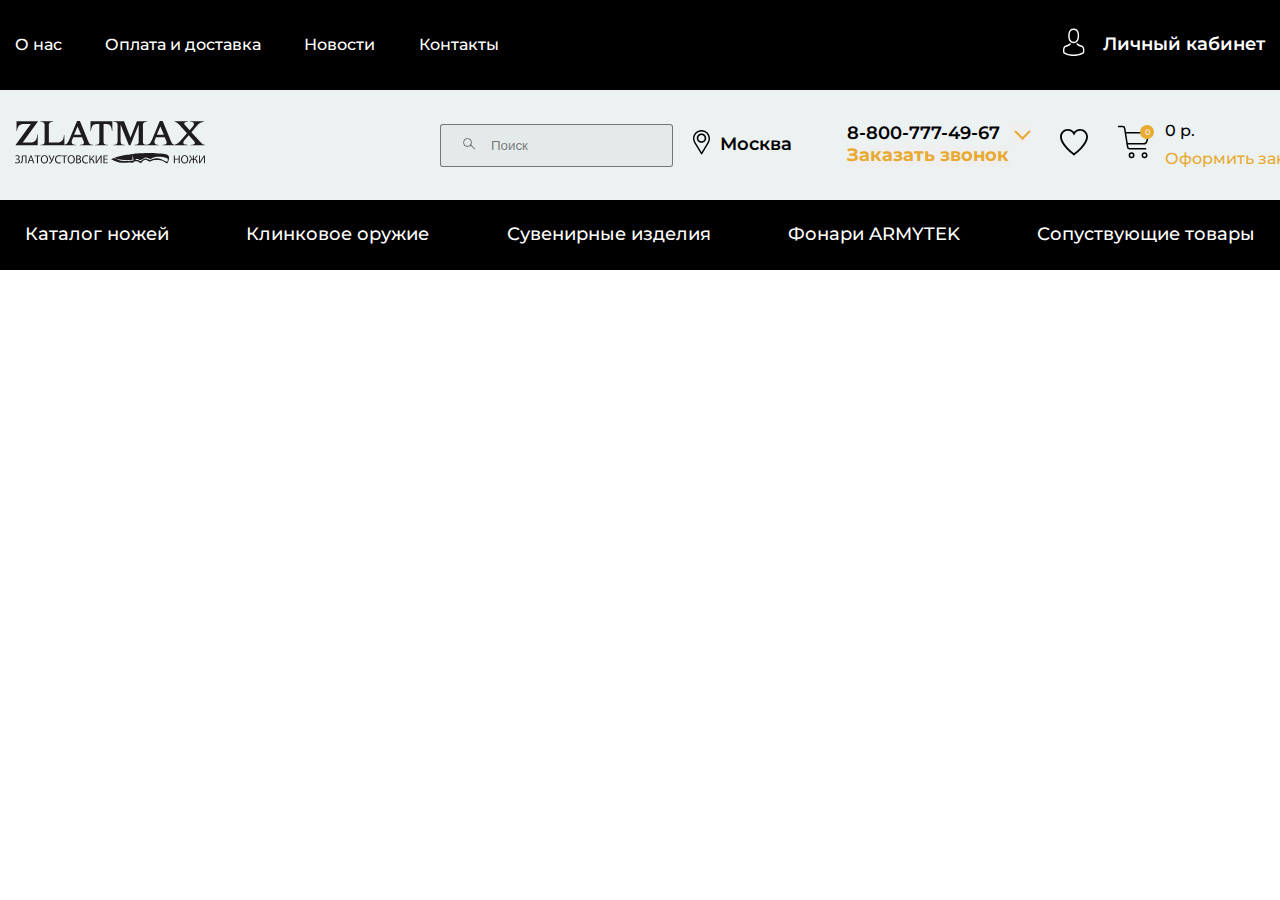
==== index.html @ afa38f44 "Online-store" ====
<!DOCTYPE html>
<html lang="en">
  <head>
    <meta charset="UTF-8" />
    <meta http-equiv="X-UA-Compatible" content="IE=edge" />
    <meta name="viewport" content="width=device-width, initial-scale=1.0" />
    <link
      href="https://fonts.googleapis.com/css?family=Montserrat:500,600,700&display=swap"
      rel="stylesheet"
    />
    <link rel="stylesheet" href="Styles/Wrapper.css" />
    <link rel="stylesheet" href="Styles/Header.css" />
    <title>ZLATMAX</title>
  </head>
  <body>
    <div class="wrapper">
      <header class="header">
        <div class="header__top top-header">
          <div class="top-header__container">
            <div class="top-header__content">
              <div class="top-header__menu menu">
                <nav class="menu__body">
                  <ul class="menu__list">
                    <li class="menu__item">
                      <a href="#" class="menu__link hover_underline">О нас</a>
                    </li>
                    <li class="menu__item">
                      <a href="#" class="menu__link hover_underline"
                        >Оплата и доставка</a
                      >
                    </li>
                    <li class="menu__item">
                      <a href="#" class="menu__link hover_underline">Новости</a>
                    </li>
                    <li class="menu__item">
                      <a href="#" class="menu__link hover_underline"
                        >Контакты</a
                      >
                    </li>
                  </ul>
                </nav>
              </div>
              <a href="#" class="top-header__user hover_underline-span"
                ><span>Личный кабинет</span></a
              >
              <button type="button" class="icon-menu">
                <span></span>
              </button>
            </div>
          </div>
        </div>
        <div class="header__body body-header">
          <div class="body-header__container">
            <div class="body-header__content">
              <a href="#" class="body-header__logo">
                <img src="Img/Incons/Logo.svg" alt="Logo" />
              </a>
              <div class="body-header__search">
                <form action="#" class="search-header">
                  <button type="submit" class="search-header__button"></button>
                  <input
                    type="text"
                    placeholder="Поиск"
                    class="search-header__input"
                    required
                  />
                </form>
              </div>
              <div class="body-header__actions actions-header">
                <div class="actions-header__content">
                  <a
                    href="#"
                    class="actions-header__location hover_underline-span"
                    ><span>Москва</span></a
                  >
                  <div class="actions-header__phones phones-header">
                    <div class="phones-header__items">
                      <div class="phones-header__item">
                        <a href="tel:88007774967" class="phones-header__phone"
                          >8-800-777-49-67</a
                        >
                        <button
                          id="buttonMenu"
                          type="menu"
                          class="phones-header__arrow"
                        ></button>
                        <ul id="listMenu" class="phones-header__list">
                          <li>
                            <a
                              href="tel:88007774968"
                              class="phones-header__phone"
                              >8-800-777-49-68</a
                            >
                          </li>
                          <li>
                            <a
                              href="tel:88007774969"
                              class="phones-header__phone"
                              >8-800-777-49-69</a
                            >
                          </li>
                          <li>
                            <a
                              href="tel:88007774970"
                              class="phones-header__phone"
                              >8-800-777-49-70</a
                            >
                          </li>
                        </ul>
                      </div>
                    </div>
                    <button
                      id="popup-btn"
                      type="button"
                      class="phones-header__callback hover_underline"
                    >
                      Заказать звонок
                    </button>
                    <div id="popup" class="popup">
                      <div class="popup__content">
                        <h2 class="popup__title">Заголовок</h2>
                        <p class="popup__text">Текст</p>
                      </div>
                    </div>
                  </div>
                  <a href="#" class="actions-header__favourite">
                    <img src="Img/Incons/Favourite.svg" alt="Favourite" />
                  </a>
                  <div class="actions-header__cart cart-header">
                    <div class="cart-header__icon">
                      <img src="Img/Incons/Cart.svg" alt="Cart" /><span>0</span>
                    </div>
                    <div class="cart-header__body">
                      <div class="cart-header__sum">0 р.</div>
                      <a href="#" class="cart-header__link hover_underline"
                        >Оформить заказ</a
                      >
                    </div>
                  </div>
                </div>
              </div>
            </div>
          </div>
        </div>
        <div class="header__catalog catalog-header">
          <div class="catalog-header__container">
            <div class="catalog-header__content">
              <nav class="catalog-header__menu menu-catalog">
                <ul class="menu-catalog__list">
                  <li class="menu-catalog__item">
                    <a
                      href="#"
                      data-parent="1"
                      class="menu-catalog__link hover_underline"
                    >
                      Каталог ножей
                    </a>
                  </li>
                  <li class="menu-catalog__item">
                    <a
                      href="#"
                      data-parent="2"
                      class="menu-catalog__link hover_underline"
                    >
                      Клинковое оружие
                    </a>
                  </li>
                  <li class="menu-catalog__item">
                    <a href="#" class="menu-catalog__link hover_underline"
                      >Сувенирные изделия</a
                    >
                  </li>
                  <li class="menu-catalog__item">
                    <a href="#" class="menu-catalog__link hover_underline"
                      >Фонари ARMYTEK</a
                    >
                  </li>
                  <li class="menu-catalog__item">
                    <a href="#" class="menu-catalog__link hover_underline"
                      >Сопуствующие товары</a
                    >
                  </li>
                </ul>
                <div class="menu-catalog__sub-menu sub-menu-catalog">
                  <div class="sub-menu-catalog__container">
                    <div
                      hidden
                      data-submenu="1"
                      class="sub-menu-catalog__block"
                    >
                      <div class="sub-menu-catalog__column">
                        <a
                          href="#"
                          class="sub-menu-catalog__category hover_underline"
                          >Категория ножей</a
                        >
                        <ul class="sub-menu-catalog__list">
                          <li class="sub-menu-catalog__item">
                            <a
                              href="#"
                              class="sub-menu-catalog__link hover_underline"
                              >Разделочные ножи</a
                            >
                          </li>
                          <li class="sub-menu-catalog__item">
                            <a
                              href="#"
                              class="sub-menu-catalog__link hover_underline"
                              >Туристические ножи</a
                            >
                          </li>
                          <li class="sub-menu-catalog__item">
                            <a
                              href="#"
                              class="sub-menu-catalog__link hover_underline"
                              >Ножи охотничьи</a
                            >
                          </li>
                          <li class="sub-menu-catalog__item">
                            <a
                              href="#"
                              class="sub-menu-catalog__link hover_underline"
                              >Булатные ножи</a
                            >
                          </li>
                          <li class="sub-menu-catalog__item">
                            <a
                              href="#"
                              class="sub-menu-catalog__link hover_underline"
                              >Ножи из дамаска</a
                            >
                          </li>
                          <li class="sub-menu-catalog__item">
                            <a
                              href="#"
                              class="sub-menu-catalog__link hover_underline"
                              >Тактического назначения</a
                            >
                          </li>
                          <li class="sub-menu-catalog__item">
                            <a
                              href="#"
                              class="sub-menu-catalog__link hover_underline"
                              >Метательные ножи</a
                            >
                          </li>
                          <li class="sub-menu-catalog__item">
                            <a
                              href="#"
                              class="sub-menu-catalog__link hover_underline"
                              >Мачете и кукри</a
                            >
                          </li>
                          <li class="sub-menu-catalog__item">
                            <a
                              href="#"
                              class="sub-menu-catalog__link hover_underline"
                              >Ножи кухонные</a
                            >
                          </li>
                        </ul>
                        <a
                          href="#"
                          class="sub-menu-catalog__all hover_underline"
                          >Смотреть все</a
                        >
                      </div>
                      <div class="sub-menu-catalog__column">
                        <a
                          href="#"
                          class="sub-menu-catalog__category hover_underline"
                          >Производство ножей</a
                        >
                        <ul class="sub-menu-catalog__list">
                          <li class="sub-menu-catalog__item">
                            <a
                              href="#"
                              class="sub-menu-catalog__link hover_underline"
                              >Ножи АИР</a
                            >
                          </li>
                          <li class="sub-menu-catalog__item">
                            <a
                              href="#"
                              class="sub-menu-catalog__link hover_underline"
                              >Ножи ЗИК</a
                            >
                          </li>
                          <li class="sub-menu-catalog__item">
                            <a
                              href="#"
                              class="sub-menu-catalog__link hover_underline"
                              >Ножи ЗЗОСС</a
                            >
                          </li>
                          <li class="sub-menu-catalog__item">
                            <a
                              href="#"
                              class="sub-menu-catalog__link hover_underline"
                              >Ножи РОСоружие</a
                            >
                          </li>
                          <li class="sub-menu-catalog__item">
                            <a
                              href="#"
                              class="sub-menu-catalog__link hover_underline"
                              >Ножи Оружейник</a
                            >
                          </li>
                          <li class="sub-menu-catalog__item">
                            <a
                              href="#"
                              class="sub-menu-catalog__link hover_underline"
                              >Булат Сергея Баранова</a
                            >
                          </li>
                          <li class="sub-menu-catalog__item">
                            <a
                              href="#"
                              class="sub-menu-catalog__link hover_underline"
                              >Булат Андрея Умерова</a
                            >
                          </li>
                          <li class="sub-menu-catalog__item">
                            <a
                              href="#"
                              class="sub-menu-catalog__link hover_underline"
                              >Ножи Златко</a
                            >
                          </li>
                          <li class="sub-menu-catalog__item">
                            <a
                              href="#"
                              class="sub-menu-catalog__link hover_underline"
                              >Ножи Стиль-М</a
                            >
                          </li>
                          <li class="sub-menu-catalog__item">
                            <a
                              href="#"
                              class="sub-menu-catalog__link hover_underline"
                              >Оружейная компания</a
                            >
                          </li>
                        </ul>
                        <a
                          href="#"
                          class="sub-menu-catalog__all hover_underline"
                          >Смотреть все</a
                        >
                      </div>
                      <div class="sub-menu-catalog__column">
                        <a
                          href="#"
                          class="sub-menu-catalog__category hover_underline"
                          >Ножи по маркам стали</a
                        >
                        <ul class="sub-menu-catalog__list">
                          <li class="sub-menu-catalog__item">
                            <a
                              href="#"
                              class="sub-menu-catalog__link hover_underline"
                              >Ножи из стали 40х102С2М</a
                            >
                          </li>
                          <li class="sub-menu-catalog__item">
                            <a
                              href="#"
                              class="sub-menu-catalog__link hover_underline"
                              >Ножи из стали 95х18</a
                            >
                          </li>
                          <li class="sub-menu-catalog__item">
                            <a
                              href="#"
                              class="sub-menu-catalog__link hover_underline"
                              >Ножи из стали 100х13м</a
                            >
                          </li>
                          <li class="sub-menu-catalog__item">
                            <a
                              href="#"
                              class="sub-menu-catalog__link hover_underline"
                              >Ножи из стали 110х18м-ШД</a
                            >
                          </li>
                          <li class="sub-menu-catalog__item">
                            <a
                              href="#"
                              class="sub-menu-catalog__link hover_underline"
                              >Ножи из стали ЭИ-107 ТЦ</a
                            >
                          </li>
                          <li class="sub-menu-catalog__item">
                            <a
                              href="#"
                              class="sub-menu-catalog__link hover_underline"
                              >Ножи из стали 50х14МФ</a
                            >
                          </li>
                          <li class="sub-menu-catalog__item">
                            <a
                              href="#"
                              class="sub-menu-catalog__link hover_underline"
                              >Ножи из стали AUS-8</a
                            >
                          </li>
                          <li class="sub-menu-catalog__item">
                            <a
                              href="#"
                              class="sub-menu-catalog__link hover_underline"
                              >Ножи из стали К340</a
                            >
                          </li>
                          <li class="sub-menu-catalog__item">
                            <a
                              href="#"
                              class="sub-menu-catalog__link hover_underline"
                              >Ножи из стали M390</a
                            >
                          </li>
                          <li class="sub-menu-catalog__item">
                            <a
                              href="#"
                              class="sub-menu-catalog__link hover_underline"
                              >Ножи из стали ЭП-766</a
                            >
                          </li>
                        </ul>
                        <a
                          href="#"
                          class="sub-menu-catalog__all hover_underline"
                          >Смотреть все</a
                        >
                      </div>
                      <div class="sub-menu-catalog__column">
                        <a
                          href="#"
                          class="sub-menu-catalog__category hover_underline"
                          >Заточка и полировка ножей</a
                        >
                        <ul class="sub-menu-catalog__list">
                          <li class="sub-menu-catalog__item">
                            <a
                              href="#"
                              class="sub-menu-catalog__link hover_underline"
                              >Паста ГОИ</a
                            >
                          </li>
                          <li class="sub-menu-catalog__item">
                            <a
                              href="#"
                              class="sub-menu-catalog__link hover_underline"
                              >Алмазная паста</a
                            >
                          </li>
                          <li class="sub-menu-catalog__item">
                            <a
                              href="#"
                              class="sub-menu-catalog__link hover_underline"
                              >Бруски и камни для заточки</a
                            >
                          </li>
                          <li class="sub-menu-catalog__item">
                            <a
                              href="#"
                              class="sub-menu-catalog__link hover_underline"
                              >Заточные системы</a
                            >
                          </li>
                        </ul>
                        <a
                          href="#"
                          class="sub-menu-catalog__all hover_underline"
                          >Смотреть все</a
                        >
                      </div>
                      <div class="sub-menu-catalog__column">
                        <a
                          href="#"
                          class="sub-menu-catalog__category hover_underline"
                          >Ножевая мастерская</a
                        >
                        <ul class="sub-menu-catalog__list">
                          <li class="sub-menu-catalog__item">
                            <a
                              href="#"
                              class="sub-menu-catalog__link hover_underline"
                              >Ножевые клинки</a
                            >
                          </li>
                          <li class="sub-menu-catalog__item">
                            <a
                              href="#"
                              class="sub-menu-catalog__link hover_underline"
                              >Заготовки для ножей</a
                            >
                          </li>
                          <li class="sub-menu-catalog__item">
                            <a
                              href="#"
                              class="sub-menu-catalog__link hover_underline"
                              >Литье для ножей</a
                            >
                          </li>
                          <li class="sub-menu-catalog__item">
                            <a
                              href="#"
                              class="sub-menu-catalog__link hover_underline"
                              >Материалы для рукоятей</a
                            >
                          </li>
                          <li class="sub-menu-catalog__item">
                            <a
                              href="#"
                              class="sub-menu-catalog__link hover_underline"
                              >Уход за рукоятиями ножей</a
                            >
                          </li>
                        </ul>
                        <a
                          href="#"
                          class="sub-menu-catalog__all hover_underline"
                          >Смотреть все</a
                        >
                      </div>
                    </div>
                    <div
                      hidden
                      data-submenu="2"
                      class="sub-menu-catalog__block"
                    >
                      <div class="sub-menu-catalog__column">
                        <a
                          href="#"
                          class="sub-menu-catalog__category hover_underline"
                          >Категория ножей</a
                        >
                        <ul class="sub-menu-catalog__list">
                          <li class="sub-menu-catalog__item">
                            <a
                              href="#"
                              class="sub-menu-catalog__link hover_underline"
                              >Разделочные ножи</a
                            >
                          </li>
                          <li class="sub-menu-catalog__item">
                            <a
                              href="#"
                              class="sub-menu-catalog__link hover_underline"
                              >Туристические ножи</a
                            >
                          </li>
                          <li class="sub-menu-catalog__item">
                            <a
                              href="#"
                              class="sub-menu-catalog__link hover_underline"
                              >Ножи охотничьи</a
                            >
                          </li>
                          <li class="sub-menu-catalog__item">
                            <a
                              href="#"
                              class="sub-menu-catalog__link hover_underline"
                              >Булатные ножи</a
                            >
                          </li>
                          <li class="sub-menu-catalog__item">
                            <a
                              href="#"
                              class="sub-menu-catalog__link hover_underline"
                              >Ножи из дамаска</a
                            >
                          </li>
                          <li class="sub-menu-catalog__item">
                            <a
                              href="#"
                              class="sub-menu-catalog__link hover_underline"
                              >Тактического назначения</a
                            >
                          </li>
                          <li class="sub-menu-catalog__item">
                            <a
                              href="#"
                              class="sub-menu-catalog__link hover_underline"
                              >Метательные ножи</a
                            >
                          </li>
                          <li class="sub-menu-catalog__item">
                            <a
                              href="#"
                              class="sub-menu-catalog__link hover_underline"
                              >Мачете и кукри</a
                            >
                          </li>
                          <li class="sub-menu-catalog__item">
                            <a
                              href="#"
                              class="sub-menu-catalog__link hover_underline"
                              >Ножи кухонные</a
                            >
                          </li>
                        </ul>
                        <a
                          href="#"
                          class="sub-menu-catalog__all hover_underline"
                          >Смотреть все</a
                        >
                      </div>
                      <div class="sub-menu-catalog__column">
                        <a
                          href="#"
                          class="sub-menu-catalog__category hover_underline"
                          >Производство ножей</a
                        >
                        <ul class="sub-menu-catalog__list">
                          <li class="sub-menu-catalog__item">
                            <a
                              href="#"
                              class="sub-menu-catalog__link hover_underline"
                              >Ножи АИР</a
                            >
                          </li>
                          <li class="sub-menu-catalog__item">
                            <a
                              href="#"
                              class="sub-menu-catalog__link hover_underline"
                              >Ножи ЗИК</a
                            >
                          </li>
                          <li class="sub-menu-catalog__item">
                            <a
                              href="#"
                              class="sub-menu-catalog__link hover_underline"
                              >Ножи ЗЗОСС</a
                            >
                          </li>
                          <li class="sub-menu-catalog__item">
                            <a
                              href="#"
                              class="sub-menu-catalog__link hover_underline"
                              >Ножи РОСоружие</a
                            >
                          </li>
                          <li class="sub-menu-catalog__item">
                            <a
                              href="#"
                              class="sub-menu-catalog__link hover_underline"
                              >Ножи Оружейник</a
                            >
                          </li>
                          <li class="sub-menu-catalog__item">
                            <a
                              href="#"
                              class="sub-menu-catalog__link hover_underline"
                              >Булат Сергея Баранова</a
                            >
                          </li>
                          <li class="sub-menu-catalog__item">
                            <a
                              href="#"
                              class="sub-menu-catalog__link hover_underline"
                              >Булат Андрея Умерова</a
                            >
                          </li>
                          <li class="sub-menu-catalog__item">
                            <a
                              href="#"
                              class="sub-menu-catalog__link hover_underline"
                              >Ножи Златко</a
                            >
                          </li>
                          <li class="sub-menu-catalog__item">
                            <a
                              href="#"
                              class="sub-menu-catalog__link hover_underline"
                              >Ножи Стиль-М</a
                            >
                          </li>
                          <li class="sub-menu-catalog__item">
                            <a
                              href="#"
                              class="sub-menu-catalog__link hover_underline"
                              >Оружейная компания</a
                            >
                          </li>
                        </ul>
                        <a
                          href="#"
                          class="sub-menu-catalog__all hover_underline"
                          >Смотреть все</a
                        >
                      </div>
                    </div>
                  </div>
                </div>
              </nav>
            </div>
          </div>
        </div>
      </header>
      <main class="main"></main>
      <footer class="footer"></footer>
    </div>
    <script src="JS/App.js"></script>
  </body>
</html>
---- Styles/Wrapper.css ----
*,
*::before,
*::after {
  box-sizing: border-box;
  border: none;
}

h1,
h2,
h3,
h4,
p,
ul[class],
ol[class],
li,
figure,
figcaption,
blockquote,
dl,
dd,
body {
  margin: 0;
}

a {
  color: inherit;
  text-decoration: none;
}

ul,
ol,
li {
  list-style: none;
  padding: 0;
}

button {
}

* {
  margin: 0;
  padding: 0;
}

body {
  font-family: "Montserrat";
  font-style: normal;
  font-weight: 500;
  font-size: 1.125rem;
  line-height: 122%;
  color: #000000;
}

.wrapper {
  display: flex;
  flex-direction: column;
  min-height: 100vh;
}

[class*="__container"] {
  max-width: 1620px;
  margin: 0 auto;
  padding: 0 15px;
}
---- Styles/Header.css ----
.top-header {
  color: #fff;
  background-color: #000;
}

.top-header__content {
  display: flex;
  align-items: center;
  gap: 1.25rem;
  min-height: 5.625rem;
  padding: 0.625rem 0;
}

.top-header__menu {
  flex: 1 1 auto;
}

.menu__list {
  display: flex;
  flex-wrap: wrap;
  row-gap: 5px;
  column-gap: 4.2%;
}

.menu__link {
  font-size: 1rem;
  line-height: 125%;
}

.top-header__user {
  position: relative;
  display: inline-flex;
  align-items: center;
  font-weight: 600;
  padding-left: 2.2em;
}

.top-header__user::before {
  content: url("/Img/Incons/User.svg");
  position: absolute;
  left: 0;
}

.icon-menu {
  display: none;
}

/* BODY-HEADER */

.body-header {
  background-color: #ecf1f2;
}

.body-header__content {
  display: flex;
  align-items: center;
  min-height: 6.875rem;
  padding: 0.625rem 0;
}

.body-header__search {
  flex: 1 1 auto;
  padding-right: 1.25rem;
  padding-left: 18.8%;
}

.search-header {
  position: relative;
  max-width: 23.5625rem;
  border-radius: 3px;
  border: 1px solid rgba(4, 4, 4, 0.5);
  background-color: rgba(7, 7, 7, 0.03);
}

.search-header__button {
  position: absolute;
  display: flex;
  align-items: center;
  justify-content: center;
  height: 2.5625rem;
  width: 2.5625rem;
  top: 0;
  left: 0.5rem;
  cursor: pointer;
  color: rgba(0, 0, 0, 0.5);
  background-color: transparent;
}

.search-header__button::before {
  position: absolute;
  content: url("/Img/Incons/Search.svg");
}

.search-header__input {
  height: 2.5625rem;
  width: 100%;
  color: inherit;
  background-color: transparent;
  padding: 0 1.25rem 0 3.125rem;
}

.search-header__input::placeholder {
  color: rgba(0, 0, 0, 0.5);
}

/* BODY-HEADER (ACTIONS-HEADER) */

.actions-header__content {
  display: flex;
  align-items: center;
  column-gap: 30px;
}

.actions-header__location {
  position: relative;
  display: inline-flex;
  align-items: center;
  font-weight: 600;
  margin-right: 25px;
}

.actions-header__location::before {
  content: url("/Img/Incons/Location.svg");
  margin-right: 10px;
}

.phones-header__item {
  position: relative;
  display: flex;
}

.phones-header__phone {
  font-weight: 600;
  white-space: nowrap;
}

.phones-header__arrow {
  position: relative;
  cursor: pointer;
  margin-left: 0.625rem;
  padding: 0.625rem;
}

.phones-header__arrow::before,
.phones-header__arrow::after {
  position: absolute;
  content: "";
  display: inline-block;
  height: 0.125rem;
  width: 0.75rem;
  border-radius: 0.1875rem;
  background-color: #e8aa31;
  transition: all 0.3s ease-in-out;
}

.phones-header__arrow::before {
  transform: rotate(-45deg);
}

.phones-header__arrow::after {
  transform: rotate(45deg);
  left: 0.1875rem;
}

.phones-header__arrow.active.phones-header__arrow::before {
  transform: rotate(45deg);
}

.phones-header__arrow.active.phones-header__arrow::after {
  transform: rotate(-45deg);
}

.phones-header__list {
  position: absolute;
  z-index: 10;
  top: 100%;
  left: 0;
  width: 100%;
  max-height: 0;
  overflow: hidden;
  border-radius: 0.625rem;
  background-color: #fff;
  box-shadow: 0 0 5px rgba(0, 0, 0, 0.2);
  transition: max-height 0.4s ease-in-out;
}

.phones-header__list.show {
  max-height: 500px;
}

.phones-header__list li {
  padding: 0.625rem;
}

.phones-header__callback {
  font-family: inherit;
  font-weight: 700;
  font-size: inherit;
  line-height: inherit;
  cursor: pointer;
  color: #e8aa31;
}

.popup {
  position: fixed;
  z-index: 10;
  top: 50%;
  left: 50%;
  width: 100%;
  height: 0;
  justify-content: center;
  align-items: center;
  transform: translate(-50%, -50%);
  background-color: rgba(0, 0, 0, 0.5);
  transition: height 0.3s ease-in-out;
}

.popup.popup_active {
  height: 100%;
}

.popup__content {
  display: none;
  flex-direction: column;
  justify-content: center;
  align-items: center;
  max-width: 300px;
  border-radius: 15px;
  background-color: #fff;
  padding: 0.625rem;
  margin: 25% auto;
}

.popup.popup_active .popup__content {
  display: flex;
}

.popup__title {
  font-weight: 700;
  font-size: 2.25rem;
  line-height: 128%;
}

.popup__text {
  font-weight: 600;
  font-size: 1.25rem;
  line-height: 170%;
}

.actions-header__cart {
  flex: 0 0 auto;
}

.cart-header {
  display: flex;
  align-items: center;
  column-gap: 0.9375rem;
  line-height: 125%;
}

.cart-header__icon {
  position: relative;
}

.cart-header__icon span {
  position: absolute;
  top: 0;
  right: -4px;
  display: flex;
  align-items: center;
  justify-content: center;
  width: 0.875rem;
  height: 0.875rem;
  font-size: 0.5rem;
  border-radius: 50%;
  color: #fff;
  background-color: #e8aa31;
}

.cart-header__body {
  font-size: 1rem;
}

.cart-header__sum:not(:last-child) {
  margin-bottom: 0.3125em;
}

.cart-header__link {
  color: #e8aa31;
}

/* CATALOG-HEADER */

.header__catalog {
  position: relative;
}

.catalog-header {
  color: #fff;
  background-color: #000;
}

.catalog-header__content {
}

.catalog-header__menu {
}

.menu-catalog {
}

.menu-catalog__list {
  display: flex;
  gap: 10px;
  justify-content: space-between;
}

.menu-catalog__item {
}

.menu-catalog__link {
  position: relative;
  display: flex;
  justify-content: center;
  align-items: center;
  text-align: center;
  min-height: 70px;
  padding: 0 0.625rem;
  transition: color 0.3s ease-in-out;
}

.menu-catalog__link._sub-menu-active {
}

.menu-catalog__link::after {
  position: absolute;
  opacity: 0;
  visibility: hidden;
  content: "";
  left: 0.625rem;
  bottom: 0;
  width: 100%;
  height: 1px;
  background-color: #e8aa31;
  transition: all 0.3s ease-in-out;
}

.menu-catalog__link.hover_underline:hover {
  color: #e8aa31;
}

.menu-catalog__link.hover_underline:hover.menu-catalog__link::after {
  opacity: 1;
  visibility: visible;
}

.menu-catalog__sub-menu {
  width: 100%;
  background-color: #000;
}

.sub-menu-catalog {
}

.sub-menu-catalog__block {
  display: none;
  justify-content: space-between;
}

.sub-menu-catalog__block._sub-menu-open {
}

.sub-menu-catalog__column {
  display: flex;
  flex-direction: column;
  flex: 1 1 auto;
  font-size: 1rem;
  line-height: 125%;
  gap: 30px;
}

.sub-menu-catalog__category {
  font-weight: 700;
  padding: 1.875rem 0.625rem;
}

.sub-menu-catalog__list {
  display: flex;
  flex-direction: column;
  flex: 1 1 auto;
  gap: 20px;
  padding: 1.875rem 0.625rem;
  border-top: 1px solid rgba(255, 255, 255, 0.3);
  border-bottom: 1px solid rgba(255, 255, 255, 0.3);
}

.sub-menu-catalog__item {
}

.sub-menu-catalog__all {
  align-self: flex-start;
  color: #e8aa31;
  padding-top: 1.875rem;
  padding-left: 0.625rem;
  padding-right: 0.625rem;
}

/* MEDIA (PC) */

@media (min-width: 1025px) {
  .hover_underline:hover {
    text-decoration: underline;
  }

  .hover_underline-span span:hover {
    text-decoration: underline;
  }
}

/* MEDIA (PHONE) */

@media (max-width: 768px) {
  .icon-menu {
    display: block;
    position: relative;
    z-index: 5;
    flex: 0 0 30px;
    height: 18px;
    cursor: pointer;
    background-color: transparent;
  }

  .icon-menu::before,
  .icon-menu::after,
  .icon-menu span {
    position: absolute;
    left: 0px;
    width: 100%;
    height: 2px;
    background-color: #fff;
  }

  .icon-menu::before,
  .icon-menu::after {
    content: "";
  }

  .icon-menu::before {
    top: 0px;
  }

  .icon-menu::after {
    bottom: 0px;
  }

  .icon-menu span {
    top: 8px;
  }
}
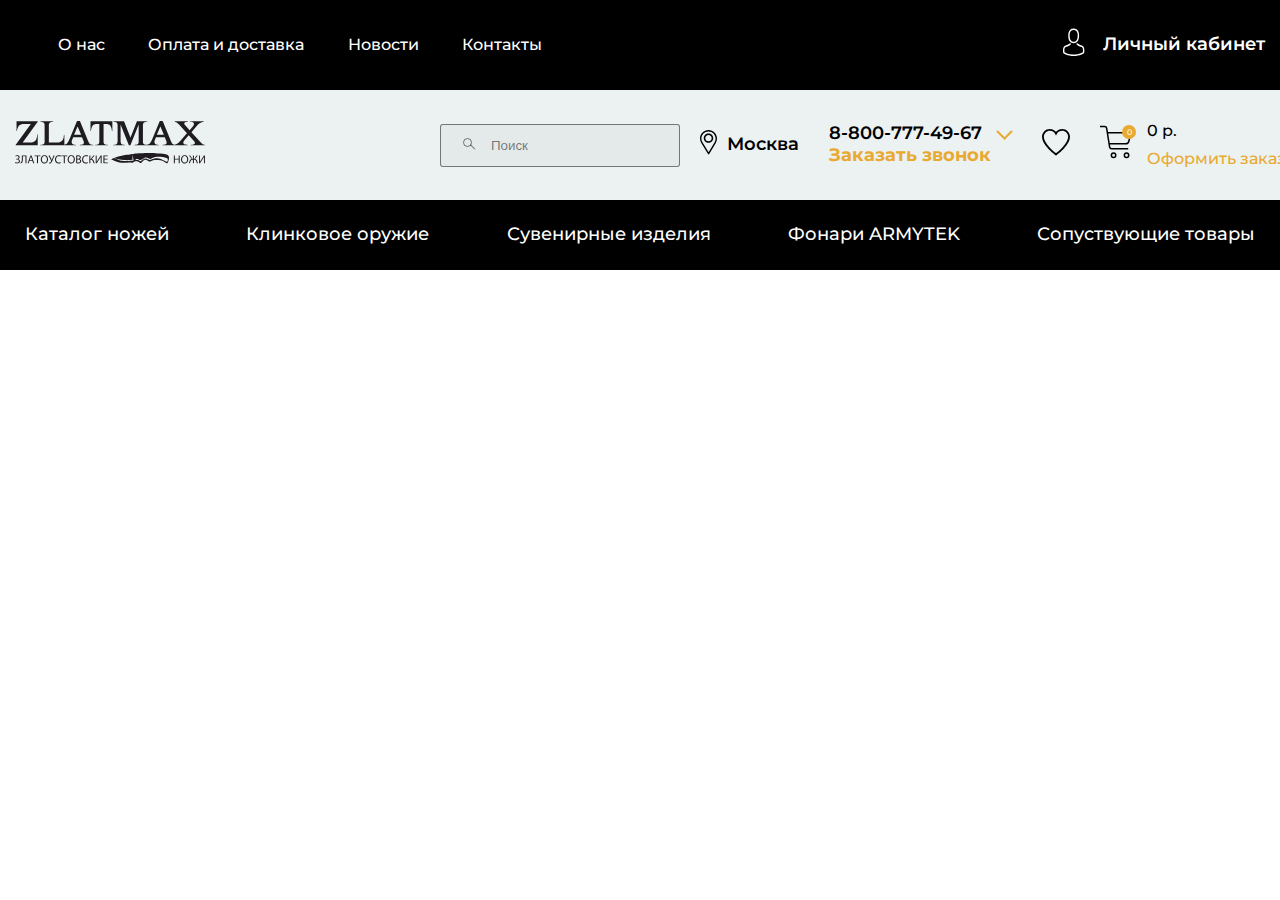
==== commit b4527937: "Online-store" ====
--- a/index.html
+++ b/index.html
@@ -18,34 +18,54 @@
         <div class="header__top top-header">
           <div class="top-header__container">
             <div class="top-header__content">
-              <div class="top-header__menu menu">
-                <nav class="menu__body">
-                  <ul class="menu__list">
-                    <li class="menu__item">
-                      <a href="#" class="menu__link hover_underline">О нас</a>
-                    </li>
-                    <li class="menu__item">
-                      <a href="#" class="menu__link hover_underline"
-                        >Оплата и доставка</a
-                      >
-                    </li>
-                    <li class="menu__item">
-                      <a href="#" class="menu__link hover_underline">Новости</a>
-                    </li>
-                    <li class="menu__item">
-                      <a href="#" class="menu__link hover_underline"
-                        >Контакты</a
-                      >
-                    </li>
-                  </ul>
-                </nav>
-              </div>
+              <nav class="top-header__menu menu-top-header">
+                <ul class="menu-top-header__list">
+                  <li class="menu-top-header__item">
+                    <a
+                      href="#"
+                      data-catalog
+                      class="menu-top-header__link menu-top-header__link_arrow hover_underline"
+                      >Каталог товаров</a
+                    >
+                  </li>
+                  <li class="menu-top-header__item">
+                    <a href="#" class="menu-top-header__link hover_underline"
+                      >О нас</a
+                    >
+                  </li>
+                  <li class="menu-top-header__item">
+                    <a href="#" class="menu-top-header__link hover_underline"
+                      >Оплата и доставка</a
+                    >
+                  </li>
+                  <li class="menu-top-header__item">
+                    <a href="#" class="menu-top-header__link hover_underline"
+                      >Новости</a
+                    >
+                  </li>
+                  <li class="menu-top-header__item">
+                    <a href="#" class="menu-top-header__link hover_underline"
+                      >Контакты</a
+                    >
+                  </li>
+                </ul>
+              </nav>
               <a href="#" class="top-header__user hover_underline-span"
                 ><span>Личный кабинет</span></a
               >
-              <button type="button" class="icon-menu">
-                <span></span>
-              </button>
+              <a href="#" class="top-header__favourite">
+                <img src="Img/Incons/Favourite-white.svg" alt="Favourite" />
+              </a>
+              <a href="#" class="top-header__cart"
+                ><img src="Img/Incons/Cart-white.svg" alt="Cart" />
+                <span>0</span></a
+              >
+              <nav class="menu">
+                <button type="button" class="menu__icon icon-menu">
+                  <span></span>
+                </button>
+                <div class="menu__body"></div>
+              </nav>
             </div>
           </div>
         </div>
@@ -126,17 +146,17 @@
                   <a href="#" class="actions-header__favourite">
                     <img src="Img/Incons/Favourite.svg" alt="Favourite" />
                   </a>
-                  <div class="actions-header__cart cart-header">
+                  <a href="#" class="actions-header__cart cart-header">
                     <div class="cart-header__icon">
                       <img src="Img/Incons/Cart.svg" alt="Cart" /><span>0</span>
                     </div>
                     <div class="cart-header__body">
                       <div class="cart-header__sum">0 р.</div>
-                      <a href="#" class="cart-header__link hover_underline"
-                        >Оформить заказ</a
-                      >
+                      <div class="cart-header__link hover_underline">
+                        Оформить заказ
+                      </div>
                     </div>
-                  </div>
+                  </a>
                 </div>
               </div>
             </div>
@@ -188,336 +208,346 @@
                       data-submenu="1"
                       class="sub-menu-catalog__block"
                     >
-                      <div class="sub-menu-catalog__column">
-                        <a
-                          href="#"
-                          class="sub-menu-catalog__category hover_underline"
+                      <div class="sub-menu-catalog__category">
+                        <a
+                          href="#"
+                          class="sub-menu-catalog__link-category hover_underline"
                           >Категория ножей</a
                         >
-                        <ul class="sub-menu-catalog__list">
-                          <li class="sub-menu-catalog__item">
-                            <a
-                              href="#"
-                              class="sub-menu-catalog__link hover_underline"
-                              >Разделочные ножи</a
-                            >
-                          </li>
-                          <li class="sub-menu-catalog__item">
-                            <a
-                              href="#"
-                              class="sub-menu-catalog__link hover_underline"
-                              >Туристические ножи</a
-                            >
-                          </li>
-                          <li class="sub-menu-catalog__item">
-                            <a
-                              href="#"
-                              class="sub-menu-catalog__link hover_underline"
-                              >Ножи охотничьи</a
-                            >
-                          </li>
-                          <li class="sub-menu-catalog__item">
-                            <a
-                              href="#"
-                              class="sub-menu-catalog__link hover_underline"
-                              >Булатные ножи</a
-                            >
-                          </li>
-                          <li class="sub-menu-catalog__item">
-                            <a
-                              href="#"
-                              class="sub-menu-catalog__link hover_underline"
-                              >Ножи из дамаска</a
-                            >
-                          </li>
-                          <li class="sub-menu-catalog__item">
-                            <a
-                              href="#"
-                              class="sub-menu-catalog__link hover_underline"
-                              >Тактического назначения</a
-                            >
-                          </li>
-                          <li class="sub-menu-catalog__item">
-                            <a
-                              href="#"
-                              class="sub-menu-catalog__link hover_underline"
-                              >Метательные ножи</a
-                            >
-                          </li>
-                          <li class="sub-menu-catalog__item">
-                            <a
-                              href="#"
-                              class="sub-menu-catalog__link hover_underline"
-                              >Мачете и кукри</a
-                            >
-                          </li>
-                          <li class="sub-menu-catalog__item">
-                            <a
-                              href="#"
-                              class="sub-menu-catalog__link hover_underline"
-                              >Ножи кухонные</a
-                            >
-                          </li>
-                        </ul>
+                      </div>
+                      <div class="sub-menu-catalog__category">
+                        <a
+                          href="#"
+                          class="sub-menu-catalog__link-category hover_underline"
+                          >Производство ножей</a
+                        >
+                      </div>
+                      <div class="sub-menu-catalog__category">
+                        <a
+                          href="#"
+                          class="sub-menu-catalog__link-category hover_underline"
+                          >Ножи по маркам стали</a
+                        >
+                      </div>
+                      <div class="sub-menu-catalog__category">
+                        <a
+                          href="#"
+                          class="sub-menu-catalog__link-category hover_underline"
+                          >Заточка и полировка ножей</a
+                        >
+                      </div>
+                      <div class="sub-menu-catalog__category">
+                        <a
+                          href="#"
+                          class="sub-menu-catalog__link-category hover_underline"
+                          >Ножевая мастерская</a
+                        >
+                      </div>
+                      <ul class="sub-menu-catalog__list">
+                        <li class="sub-menu-catalog__item">
+                          <a
+                            href="#"
+                            class="sub-menu-catalog__link hover_underline"
+                            >Разделочные ножи</a
+                          >
+                        </li>
+                        <li class="sub-menu-catalog__item">
+                          <a
+                            href="#"
+                            class="sub-menu-catalog__link hover_underline"
+                            >Туристические ножи</a
+                          >
+                        </li>
+                        <li class="sub-menu-catalog__item">
+                          <a
+                            href="#"
+                            class="sub-menu-catalog__link hover_underline"
+                            >Ножи охотничьи</a
+                          >
+                        </li>
+                        <li class="sub-menu-catalog__item">
+                          <a
+                            href="#"
+                            class="sub-menu-catalog__link hover_underline"
+                            >Булатные ножи</a
+                          >
+                        </li>
+                        <li class="sub-menu-catalog__item">
+                          <a
+                            href="#"
+                            class="sub-menu-catalog__link hover_underline"
+                            >Ножи из дамаска</a
+                          >
+                        </li>
+                        <li class="sub-menu-catalog__item">
+                          <a
+                            href="#"
+                            class="sub-menu-catalog__link hover_underline"
+                            >Тактического назначения</a
+                          >
+                        </li>
+                        <li class="sub-menu-catalog__item">
+                          <a
+                            href="#"
+                            class="sub-menu-catalog__link hover_underline"
+                            >Метательные ножи</a
+                          >
+                        </li>
+                        <li class="sub-menu-catalog__item">
+                          <a
+                            href="#"
+                            class="sub-menu-catalog__link hover_underline"
+                            >Мачете и кукри</a
+                          >
+                        </li>
+                        <li class="sub-menu-catalog__item">
+                          <a
+                            href="#"
+                            class="sub-menu-catalog__link hover_underline"
+                            >Ножи кухонные</a
+                          >
+                        </li>
+                      </ul>
+                      <ul class="sub-menu-catalog__list">
+                        <li class="sub-menu-catalog__item">
+                          <a
+                            href="#"
+                            class="sub-menu-catalog__link hover_underline"
+                            >Ножи АИР</a
+                          >
+                        </li>
+                        <li class="sub-menu-catalog__item">
+                          <a
+                            href="#"
+                            class="sub-menu-catalog__link hover_underline"
+                            >Ножи ЗИК</a
+                          >
+                        </li>
+                        <li class="sub-menu-catalog__item">
+                          <a
+                            href="#"
+                            class="sub-menu-catalog__link hover_underline"
+                            >Ножи ЗЗОСС</a
+                          >
+                        </li>
+                        <li class="sub-menu-catalog__item">
+                          <a
+                            href="#"
+                            class="sub-menu-catalog__link hover_underline"
+                            >Ножи РОСоружие</a
+                          >
+                        </li>
+                        <li class="sub-menu-catalog__item">
+                          <a
+                            href="#"
+                            class="sub-menu-catalog__link hover_underline"
+                            >Ножи Оружейник</a
+                          >
+                        </li>
+                        <li class="sub-menu-catalog__item">
+                          <a
+                            href="#"
+                            class="sub-menu-catalog__link hover_underline"
+                            >Булат Сергея Баранова</a
+                          >
+                        </li>
+                        <li class="sub-menu-catalog__item">
+                          <a
+                            href="#"
+                            class="sub-menu-catalog__link hover_underline"
+                            >Булат Андрея Умерова</a
+                          >
+                        </li>
+                        <li class="sub-menu-catalog__item">
+                          <a
+                            href="#"
+                            class="sub-menu-catalog__link hover_underline"
+                            >Ножи Златко</a
+                          >
+                        </li>
+                        <li class="sub-menu-catalog__item">
+                          <a
+                            href="#"
+                            class="sub-menu-catalog__link hover_underline"
+                            >Ножи Стиль-М</a
+                          >
+                        </li>
+                        <li class="sub-menu-catalog__item">
+                          <a
+                            href="#"
+                            class="sub-menu-catalog__link hover_underline"
+                            >Оружейная компания</a
+                          >
+                        </li>
+                      </ul>
+                      <ul class="sub-menu-catalog__list">
+                        <li class="sub-menu-catalog__item">
+                          <a
+                            href="#"
+                            class="sub-menu-catalog__link hover_underline"
+                            >Ножи из стали 40х102С2М</a
+                          >
+                        </li>
+                        <li class="sub-menu-catalog__item">
+                          <a
+                            href="#"
+                            class="sub-menu-catalog__link hover_underline"
+                            >Ножи из стали 95х18</a
+                          >
+                        </li>
+                        <li class="sub-menu-catalog__item">
+                          <a
+                            href="#"
+                            class="sub-menu-catalog__link hover_underline"
+                            >Ножи из стали 100х13м</a
+                          >
+                        </li>
+                        <li class="sub-menu-catalog__item">
+                          <a
+                            href="#"
+                            class="sub-menu-catalog__link hover_underline"
+                            >Ножи из стали 110х18м-ШД</a
+                          >
+                        </li>
+                        <li class="sub-menu-catalog__item">
+                          <a
+                            href="#"
+                            class="sub-menu-catalog__link hover_underline"
+                            >Ножи из стали ЭИ-107 ТЦ</a
+                          >
+                        </li>
+                        <li class="sub-menu-catalog__item">
+                          <a
+                            href="#"
+                            class="sub-menu-catalog__link hover_underline"
+                            >Ножи из стали 50х14МФ</a
+                          >
+                        </li>
+                        <li class="sub-menu-catalog__item">
+                          <a
+                            href="#"
+                            class="sub-menu-catalog__link hover_underline"
+                            >Ножи из стали AUS-8</a
+                          >
+                        </li>
+                        <li class="sub-menu-catalog__item">
+                          <a
+                            href="#"
+                            class="sub-menu-catalog__link hover_underline"
+                            >Ножи из стали К340</a
+                          >
+                        </li>
+                        <li class="sub-menu-catalog__item">
+                          <a
+                            href="#"
+                            class="sub-menu-catalog__link hover_underline"
+                            >Ножи из стали M390</a
+                          >
+                        </li>
+                        <li class="sub-menu-catalog__item">
+                          <a
+                            href="#"
+                            class="sub-menu-catalog__link hover_underline"
+                            >Ножи из стали ЭП-766</a
+                          >
+                        </li>
+                      </ul>
+                      <ul class="sub-menu-catalog__list">
+                        <li class="sub-menu-catalog__item">
+                          <a
+                            href="#"
+                            class="sub-menu-catalog__link hover_underline"
+                            >Паста ГОИ</a
+                          >
+                        </li>
+                        <li class="sub-menu-catalog__item">
+                          <a
+                            href="#"
+                            class="sub-menu-catalog__link hover_underline"
+                            >Алмазная паста</a
+                          >
+                        </li>
+                        <li class="sub-menu-catalog__item">
+                          <a
+                            href="#"
+                            class="sub-menu-catalog__link hover_underline"
+                            >Бруски и камни для заточки</a
+                          >
+                        </li>
+                        <li class="sub-menu-catalog__item">
+                          <a
+                            href="#"
+                            class="sub-menu-catalog__link hover_underline"
+                            >Заточные системы</a
+                          >
+                        </li>
+                      </ul>
+                      <ul class="sub-menu-catalog__list">
+                        <li class="sub-menu-catalog__item">
+                          <a
+                            href="#"
+                            class="sub-menu-catalog__link hover_underline"
+                            >Ножевые клинки</a
+                          >
+                        </li>
+                        <li class="sub-menu-catalog__item">
+                          <a
+                            href="#"
+                            class="sub-menu-catalog__link hover_underline"
+                            >Заготовки для ножей</a
+                          >
+                        </li>
+                        <li class="sub-menu-catalog__item">
+                          <a
+                            href="#"
+                            class="sub-menu-catalog__link hover_underline"
+                            >Литье для ножей</a
+                          >
+                        </li>
+                        <li class="sub-menu-catalog__item">
+                          <a
+                            href="#"
+                            class="sub-menu-catalog__link hover_underline"
+                            >Материалы для рукоятей</a
+                          >
+                        </li>
+                        <li class="sub-menu-catalog__item">
+                          <a
+                            href="#"
+                            class="sub-menu-catalog__link hover_underline"
+                            >Уход за рукоятиями ножей</a
+                          >
+                        </li>
+                      </ul>
+                      <div class="sub-menu-catalog__footer">
                         <a
                           href="#"
                           class="sub-menu-catalog__all hover_underline"
                           >Смотреть все</a
                         >
                       </div>
-                      <div class="sub-menu-catalog__column">
-                        <a
-                          href="#"
-                          class="sub-menu-catalog__category hover_underline"
-                          >Производство ножей</a
-                        >
-                        <ul class="sub-menu-catalog__list">
-                          <li class="sub-menu-catalog__item">
-                            <a
-                              href="#"
-                              class="sub-menu-catalog__link hover_underline"
-                              >Ножи АИР</a
-                            >
-                          </li>
-                          <li class="sub-menu-catalog__item">
-                            <a
-                              href="#"
-                              class="sub-menu-catalog__link hover_underline"
-                              >Ножи ЗИК</a
-                            >
-                          </li>
-                          <li class="sub-menu-catalog__item">
-                            <a
-                              href="#"
-                              class="sub-menu-catalog__link hover_underline"
-                              >Ножи ЗЗОСС</a
-                            >
-                          </li>
-                          <li class="sub-menu-catalog__item">
-                            <a
-                              href="#"
-                              class="sub-menu-catalog__link hover_underline"
-                              >Ножи РОСоружие</a
-                            >
-                          </li>
-                          <li class="sub-menu-catalog__item">
-                            <a
-                              href="#"
-                              class="sub-menu-catalog__link hover_underline"
-                              >Ножи Оружейник</a
-                            >
-                          </li>
-                          <li class="sub-menu-catalog__item">
-                            <a
-                              href="#"
-                              class="sub-menu-catalog__link hover_underline"
-                              >Булат Сергея Баранова</a
-                            >
-                          </li>
-                          <li class="sub-menu-catalog__item">
-                            <a
-                              href="#"
-                              class="sub-menu-catalog__link hover_underline"
-                              >Булат Андрея Умерова</a
-                            >
-                          </li>
-                          <li class="sub-menu-catalog__item">
-                            <a
-                              href="#"
-                              class="sub-menu-catalog__link hover_underline"
-                              >Ножи Златко</a
-                            >
-                          </li>
-                          <li class="sub-menu-catalog__item">
-                            <a
-                              href="#"
-                              class="sub-menu-catalog__link hover_underline"
-                              >Ножи Стиль-М</a
-                            >
-                          </li>
-                          <li class="sub-menu-catalog__item">
-                            <a
-                              href="#"
-                              class="sub-menu-catalog__link hover_underline"
-                              >Оружейная компания</a
-                            >
-                          </li>
-                        </ul>
+                      <div class="sub-menu-catalog__footer">
                         <a
                           href="#"
                           class="sub-menu-catalog__all hover_underline"
                           >Смотреть все</a
                         >
                       </div>
-                      <div class="sub-menu-catalog__column">
-                        <a
-                          href="#"
-                          class="sub-menu-catalog__category hover_underline"
-                          >Ножи по маркам стали</a
-                        >
-                        <ul class="sub-menu-catalog__list">
-                          <li class="sub-menu-catalog__item">
-                            <a
-                              href="#"
-                              class="sub-menu-catalog__link hover_underline"
-                              >Ножи из стали 40х102С2М</a
-                            >
-                          </li>
-                          <li class="sub-menu-catalog__item">
-                            <a
-                              href="#"
-                              class="sub-menu-catalog__link hover_underline"
-                              >Ножи из стали 95х18</a
-                            >
-                          </li>
-                          <li class="sub-menu-catalog__item">
-                            <a
-                              href="#"
-                              class="sub-menu-catalog__link hover_underline"
-                              >Ножи из стали 100х13м</a
-                            >
-                          </li>
-                          <li class="sub-menu-catalog__item">
-                            <a
-                              href="#"
-                              class="sub-menu-catalog__link hover_underline"
-                              >Ножи из стали 110х18м-ШД</a
-                            >
-                          </li>
-                          <li class="sub-menu-catalog__item">
-                            <a
-                              href="#"
-                              class="sub-menu-catalog__link hover_underline"
-                              >Ножи из стали ЭИ-107 ТЦ</a
-                            >
-                          </li>
-                          <li class="sub-menu-catalog__item">
-                            <a
-                              href="#"
-                              class="sub-menu-catalog__link hover_underline"
-                              >Ножи из стали 50х14МФ</a
-                            >
-                          </li>
-                          <li class="sub-menu-catalog__item">
-                            <a
-                              href="#"
-                              class="sub-menu-catalog__link hover_underline"
-                              >Ножи из стали AUS-8</a
-                            >
-                          </li>
-                          <li class="sub-menu-catalog__item">
-                            <a
-                              href="#"
-                              class="sub-menu-catalog__link hover_underline"
-                              >Ножи из стали К340</a
-                            >
-                          </li>
-                          <li class="sub-menu-catalog__item">
-                            <a
-                              href="#"
-                              class="sub-menu-catalog__link hover_underline"
-                              >Ножи из стали M390</a
-                            >
-                          </li>
-                          <li class="sub-menu-catalog__item">
-                            <a
-                              href="#"
-                              class="sub-menu-catalog__link hover_underline"
-                              >Ножи из стали ЭП-766</a
-                            >
-                          </li>
-                        </ul>
+                      <div class="sub-menu-catalog__footer">
                         <a
                           href="#"
                           class="sub-menu-catalog__all hover_underline"
                           >Смотреть все</a
                         >
                       </div>
-                      <div class="sub-menu-catalog__column">
-                        <a
-                          href="#"
-                          class="sub-menu-catalog__category hover_underline"
-                          >Заточка и полировка ножей</a
-                        >
-                        <ul class="sub-menu-catalog__list">
-                          <li class="sub-menu-catalog__item">
-                            <a
-                              href="#"
-                              class="sub-menu-catalog__link hover_underline"
-                              >Паста ГОИ</a
-                            >
-                          </li>
-                          <li class="sub-menu-catalog__item">
-                            <a
-                              href="#"
-                              class="sub-menu-catalog__link hover_underline"
-                              >Алмазная паста</a
-                            >
-                          </li>
-                          <li class="sub-menu-catalog__item">
-                            <a
-                              href="#"
-                              class="sub-menu-catalog__link hover_underline"
-                              >Бруски и камни для заточки</a
-                            >
-                          </li>
-                          <li class="sub-menu-catalog__item">
-                            <a
-                              href="#"
-                              class="sub-menu-catalog__link hover_underline"
-                              >Заточные системы</a
-                            >
-                          </li>
-                        </ul>
+                      <div class="sub-menu-catalog__footer">
                         <a
                           href="#"
                           class="sub-menu-catalog__all hover_underline"
                           >Смотреть все</a
                         >
                       </div>
-                      <div class="sub-menu-catalog__column">
-                        <a
-                          href="#"
-                          class="sub-menu-catalog__category hover_underline"
-                          >Ножевая мастерская</a
-                        >
-                        <ul class="sub-menu-catalog__list">
-                          <li class="sub-menu-catalog__item">
-                            <a
-                              href="#"
-                              class="sub-menu-catalog__link hover_underline"
-                              >Ножевые клинки</a
-                            >
-                          </li>
-                          <li class="sub-menu-catalog__item">
-                            <a
-                              href="#"
-                              class="sub-menu-catalog__link hover_underline"
-                              >Заготовки для ножей</a
-                            >
-                          </li>
-                          <li class="sub-menu-catalog__item">
-                            <a
-                              href="#"
-                              class="sub-menu-catalog__link hover_underline"
-                              >Литье для ножей</a
-                            >
-                          </li>
-                          <li class="sub-menu-catalog__item">
-                            <a
-                              href="#"
-                              class="sub-menu-catalog__link hover_underline"
-                              >Материалы для рукоятей</a
-                            >
-                          </li>
-                          <li class="sub-menu-catalog__item">
-                            <a
-                              href="#"
-                              class="sub-menu-catalog__link hover_underline"
-                              >Уход за рукоятиями ножей</a
-                            >
-                          </li>
-                        </ul>
+                      <div class="sub-menu-catalog__footer">
                         <a
                           href="#"
                           class="sub-menu-catalog__all hover_underline"
@@ -530,161 +560,166 @@
                       data-submenu="2"
                       class="sub-menu-catalog__block"
                     >
-                      <div class="sub-menu-catalog__column">
-                        <a
-                          href="#"
-                          class="sub-menu-catalog__category hover_underline"
+                      <div class="sub-menu-catalog__category">
+                        <a
+                          href="#"
+                          class="sub-menu-catalog__link-category hover_underline"
                           >Категория ножей</a
                         >
-                        <ul class="sub-menu-catalog__list">
-                          <li class="sub-menu-catalog__item">
-                            <a
-                              href="#"
-                              class="sub-menu-catalog__link hover_underline"
-                              >Разделочные ножи</a
-                            >
-                          </li>
-                          <li class="sub-menu-catalog__item">
-                            <a
-                              href="#"
-                              class="sub-menu-catalog__link hover_underline"
-                              >Туристические ножи</a
-                            >
-                          </li>
-                          <li class="sub-menu-catalog__item">
-                            <a
-                              href="#"
-                              class="sub-menu-catalog__link hover_underline"
-                              >Ножи охотничьи</a
-                            >
-                          </li>
-                          <li class="sub-menu-catalog__item">
-                            <a
-                              href="#"
-                              class="sub-menu-catalog__link hover_underline"
-                              >Булатные ножи</a
-                            >
-                          </li>
-                          <li class="sub-menu-catalog__item">
-                            <a
-                              href="#"
-                              class="sub-menu-catalog__link hover_underline"
-                              >Ножи из дамаска</a
-                            >
-                          </li>
-                          <li class="sub-menu-catalog__item">
-                            <a
-                              href="#"
-                              class="sub-menu-catalog__link hover_underline"
-                              >Тактического назначения</a
-                            >
-                          </li>
-                          <li class="sub-menu-catalog__item">
-                            <a
-                              href="#"
-                              class="sub-menu-catalog__link hover_underline"
-                              >Метательные ножи</a
-                            >
-                          </li>
-                          <li class="sub-menu-catalog__item">
-                            <a
-                              href="#"
-                              class="sub-menu-catalog__link hover_underline"
-                              >Мачете и кукри</a
-                            >
-                          </li>
-                          <li class="sub-menu-catalog__item">
-                            <a
-                              href="#"
-                              class="sub-menu-catalog__link hover_underline"
-                              >Ножи кухонные</a
-                            >
-                          </li>
-                        </ul>
+                      </div>
+                      <div class="sub-menu-catalog__category">
+                        <a
+                          href="#"
+                          class="sub-menu-catalog__link-category hover_underline"
+                          >Производство ножей</a
+                        >
+                      </div>
+
+                      <ul class="sub-menu-catalog__list">
+                        <li class="sub-menu-catalog__item">
+                          <a
+                            href="#"
+                            class="sub-menu-catalog__link hover_underline"
+                            >Разделочные ножи</a
+                          >
+                        </li>
+                        <li class="sub-menu-catalog__item">
+                          <a
+                            href="#"
+                            class="sub-menu-catalog__link hover_underline"
+                            >Туристические ножи</a
+                          >
+                        </li>
+                        <li class="sub-menu-catalog__item">
+                          <a
+                            href="#"
+                            class="sub-menu-catalog__link hover_underline"
+                            >Ножи охотничьи</a
+                          >
+                        </li>
+                        <li class="sub-menu-catalog__item">
+                          <a
+                            href="#"
+                            class="sub-menu-catalog__link hover_underline"
+                            >Булатные ножи</a
+                          >
+                        </li>
+                        <li class="sub-menu-catalog__item">
+                          <a
+                            href="#"
+                            class="sub-menu-catalog__link hover_underline"
+                            >Ножи из дамаска</a
+                          >
+                        </li>
+                        <li class="sub-menu-catalog__item">
+                          <a
+                            href="#"
+                            class="sub-menu-catalog__link hover_underline"
+                            >Тактического назначения</a
+                          >
+                        </li>
+                        <li class="sub-menu-catalog__item">
+                          <a
+                            href="#"
+                            class="sub-menu-catalog__link hover_underline"
+                            >Метательные ножи</a
+                          >
+                        </li>
+                        <li class="sub-menu-catalog__item">
+                          <a
+                            href="#"
+                            class="sub-menu-catalog__link hover_underline"
+                            >Мачете и кукри</a
+                          >
+                        </li>
+                        <li class="sub-menu-catalog__item">
+                          <a
+                            href="#"
+                            class="sub-menu-catalog__link hover_underline"
+                            >Ножи кухонные</a
+                          >
+                        </li>
+                      </ul>
+                      <ul class="sub-menu-catalog__list">
+                        <li class="sub-menu-catalog__item">
+                          <a
+                            href="#"
+                            class="sub-menu-catalog__link hover_underline"
+                            >Ножи АИР</a
+                          >
+                        </li>
+                        <li class="sub-menu-catalog__item">
+                          <a
+                            href="#"
+                            class="sub-menu-catalog__link hover_underline"
+                            >Ножи ЗИК</a
+                          >
+                        </li>
+                        <li class="sub-menu-catalog__item">
+                          <a
+                            href="#"
+                            class="sub-menu-catalog__link hover_underline"
+                            >Ножи ЗЗОСС</a
+                          >
+                        </li>
+                        <li class="sub-menu-catalog__item">
+                          <a
+                            href="#"
+                            class="sub-menu-catalog__link hover_underline"
+                            >Ножи РОСоружие</a
+                          >
+                        </li>
+                        <li class="sub-menu-catalog__item">
+                          <a
+                            href="#"
+                            class="sub-menu-catalog__link hover_underline"
+                            >Ножи Оружейник</a
+                          >
+                        </li>
+                        <li class="sub-menu-catalog__item">
+                          <a
+                            href="#"
+                            class="sub-menu-catalog__link hover_underline"
+                            >Булат Сергея Баранова</a
+                          >
+                        </li>
+                        <li class="sub-menu-catalog__item">
+                          <a
+                            href="#"
+                            class="sub-menu-catalog__link hover_underline"
+                            >Булат Андрея Умерова</a
+                          >
+                        </li>
+                        <li class="sub-menu-catalog__item">
+                          <a
+                            href="#"
+                            class="sub-menu-catalog__link hover_underline"
+                            >Ножи Златко</a
+                          >
+                        </li>
+                        <li class="sub-menu-catalog__item">
+                          <a
+                            href="#"
+                            class="sub-menu-catalog__link hover_underline"
+                            >Ножи Стиль-М</a
+                          >
+                        </li>
+                        <li class="sub-menu-catalog__item">
+                          <a
+                            href="#"
+                            class="sub-menu-catalog__link hover_underline"
+                            >Оружейная компания</a
+                          >
+                        </li>
+                      </ul>
+                      <div class="sub-menu-catalog__footer">
                         <a
                           href="#"
                           class="sub-menu-catalog__all hover_underline"
                           >Смотреть все</a
                         >
                       </div>
-                      <div class="sub-menu-catalog__column">
-                        <a
-                          href="#"
-                          class="sub-menu-catalog__category hover_underline"
-                          >Производство ножей</a
-                        >
-                        <ul class="sub-menu-catalog__list">
-                          <li class="sub-menu-catalog__item">
-                            <a
-                              href="#"
-                              class="sub-menu-catalog__link hover_underline"
-                              >Ножи АИР</a
-                            >
-                          </li>
-                          <li class="sub-menu-catalog__item">
-                            <a
-                              href="#"
-                              class="sub-menu-catalog__link hover_underline"
-                              >Ножи ЗИК</a
-                            >
-                          </li>
-                          <li class="sub-menu-catalog__item">
-                            <a
-                              href="#"
-                              class="sub-menu-catalog__link hover_underline"
-                              >Ножи ЗЗОСС</a
-                            >
-                          </li>
-                          <li class="sub-menu-catalog__item">
-                            <a
-                              href="#"
-                              class="sub-menu-catalog__link hover_underline"
-                              >Ножи РОСоружие</a
-                            >
-                          </li>
-                          <li class="sub-menu-catalog__item">
-                            <a
-                              href="#"
-                              class="sub-menu-catalog__link hover_underline"
-                              >Ножи Оружейник</a
-                            >
-                          </li>
-                          <li class="sub-menu-catalog__item">
-                            <a
-                              href="#"
-                              class="sub-menu-catalog__link hover_underline"
-                              >Булат Сергея Баранова</a
-                            >
-                          </li>
-                          <li class="sub-menu-catalog__item">
-                            <a
-                              href="#"
-                              class="sub-menu-catalog__link hover_underline"
-                              >Булат Андрея Умерова</a
-                            >
-                          </li>
-                          <li class="sub-menu-catalog__item">
-                            <a
-                              href="#"
-                              class="sub-menu-catalog__link hover_underline"
-                              >Ножи Златко</a
-                            >
-                          </li>
-                          <li class="sub-menu-catalog__item">
-                            <a
-                              href="#"
-                              class="sub-menu-catalog__link hover_underline"
-                              >Ножи Стиль-М</a
-                            >
-                          </li>
-                          <li class="sub-menu-catalog__item">
-                            <a
-                              href="#"
-                              class="sub-menu-catalog__link hover_underline"
-                              >Оружейная компания</a
-                            >
-                          </li>
-                        </ul>
+                      <div class="sub-menu-catalog__footer">
                         <a
                           href="#"
                           class="sub-menu-catalog__all hover_underline"
--- a/Styles/Wrapper.css
+++ b/Styles/Wrapper.css
@@ -35,6 +35,7 @@
 }
 
 button {
+  background-color: transparent;
 }
 
 * {
@@ -54,6 +55,7 @@
 .wrapper {
   display: flex;
   flex-direction: column;
+  overflow: hidden;
   min-height: 100vh;
 }
 
--- a/Styles/Header.css
+++ b/Styles/Header.css
@@ -15,6 +15,17 @@
   flex: 1 1 auto;
 }
 
+.menu-top-header {
+}
+
+.menu {
+  display: none;
+}
+
+.menu__body {
+}
+
+.menu-top-header__list,
 .menu__list {
   display: flex;
   flex-wrap: wrap;
@@ -22,6 +33,7 @@
   column-gap: 4.2%;
 }
 
+.menu-top-header__link,
 .menu__link {
   font-size: 1rem;
   line-height: 125%;
@@ -116,7 +128,6 @@
   display: inline-flex;
   align-items: center;
   font-weight: 600;
-  margin-right: 25px;
 }
 
 .actions-header__location::before {
@@ -258,10 +269,12 @@
   line-height: 125%;
 }
 
+.top-header__cart,
 .cart-header__icon {
   position: relative;
 }
 
+.top-header__cart span,
 .cart-header__icon span {
   position: absolute;
   top: 0;
@@ -362,34 +375,30 @@
 .sub-menu-catalog {
 }
 
+.sub-menu-catalog__container {
+  padding: 0 0.625rem;
+}
+
 .sub-menu-catalog__block {
   display: none;
-  justify-content: space-between;
 }
 
 .sub-menu-catalog__block._sub-menu-open {
-}
-
-.sub-menu-catalog__column {
-  display: flex;
-  flex-direction: column;
-  flex: 1 1 auto;
-  font-size: 1rem;
-  line-height: 125%;
-  gap: 30px;
+  display: grid;
+  justify-content: start;
+  grid-template-columns: repeat(5, minmax(auto, 20rem));
 }
 
 .sub-menu-catalog__category {
   font-weight: 700;
-  padding: 1.875rem 0.625rem;
+  padding: 1.875rem 0.9375rem 1.875rem 0;
 }
 
 .sub-menu-catalog__list {
   display: flex;
   flex-direction: column;
-  flex: 1 1 auto;
   gap: 20px;
-  padding: 1.875rem 0.625rem;
+  padding: 1.875rem 0.9375rem 1.875rem 0;
   border-top: 1px solid rgba(255, 255, 255, 0.3);
   border-bottom: 1px solid rgba(255, 255, 255, 0.3);
 }
@@ -397,15 +406,21 @@
 .sub-menu-catalog__item {
 }
 
+.sub-menu-catalog__footer {
+  padding: 1.875rem 0.9375rem 1.875rem 0;
+}
+
 .sub-menu-catalog__all {
-  align-self: flex-start;
   color: #e8aa31;
-  padding-top: 1.875rem;
-  padding-left: 0.625rem;
-  padding-right: 0.625rem;
 }
 
 /* MEDIA (PC) */
+
+@media (max-width: 1000px) {
+  .actions-header__content {
+    column-gap: 15px;
+  }
+}
 
 @media (min-width: 1025px) {
   .hover_underline:hover {
@@ -417,14 +432,77 @@
   }
 }
 
-/* MEDIA (PHONE) */
-
-@media (max-width: 768px) {
+@media (max-width: 1224px) {
+  .body-header__search {
+    padding-left: 1.8%;
+  }
+}
+
+@media (max-width: 1250px) {
+  .cart-header__body {
+    display: none;
+  }
+}
+
+/* MEDIA (TABLET) */
+
+@media (min-width: 1023px) {
+  .top-header__favourite,
+  .top-header__cart,
+  .menu-top-header__link_arrow {
+    display: none;
+  }
+}
+
+@media (max-width: 1023px) {
+  .menu {
+    display: flex;
+    justify-content: flex-end;
+    flex: 1 1 auto;
+  }
+
+  .menu-top-header {
+    display: none;
+  }
+
+  .menu-top-header__list {
+    flex-direction: column;
+    row-gap: 15px;
+  }
+
+  .menu__body {
+    position: fixed;
+    z-index: 4;
+    width: 100%;
+    height: 100%;
+    top: 0;
+    left: -100%;
+    overflow: auto;
+    padding: 5rem 0.9375rem 3.125rem 0.9375rem;
+    background-color: #000;
+  }
+
+  .menu-top-header__link_arrow {
+    display: inline-block;
+    position: relative;
+  }
+
+  .menu-top-header__link_arrow::after {
+    position: absolute;
+    content: url("/Img/Incons/Arrow-bottom-white.svg");
+    right: -5.875rem;
+  }
+
+  .actions-header__favourite,
+  .cart-header {
+    display: none;
+  }
+
   .icon-menu {
     display: block;
     position: relative;
     z-index: 5;
-    flex: 0 0 30px;
+    width: 30px;
     height: 18px;
     cursor: pointer;
     background-color: transparent;
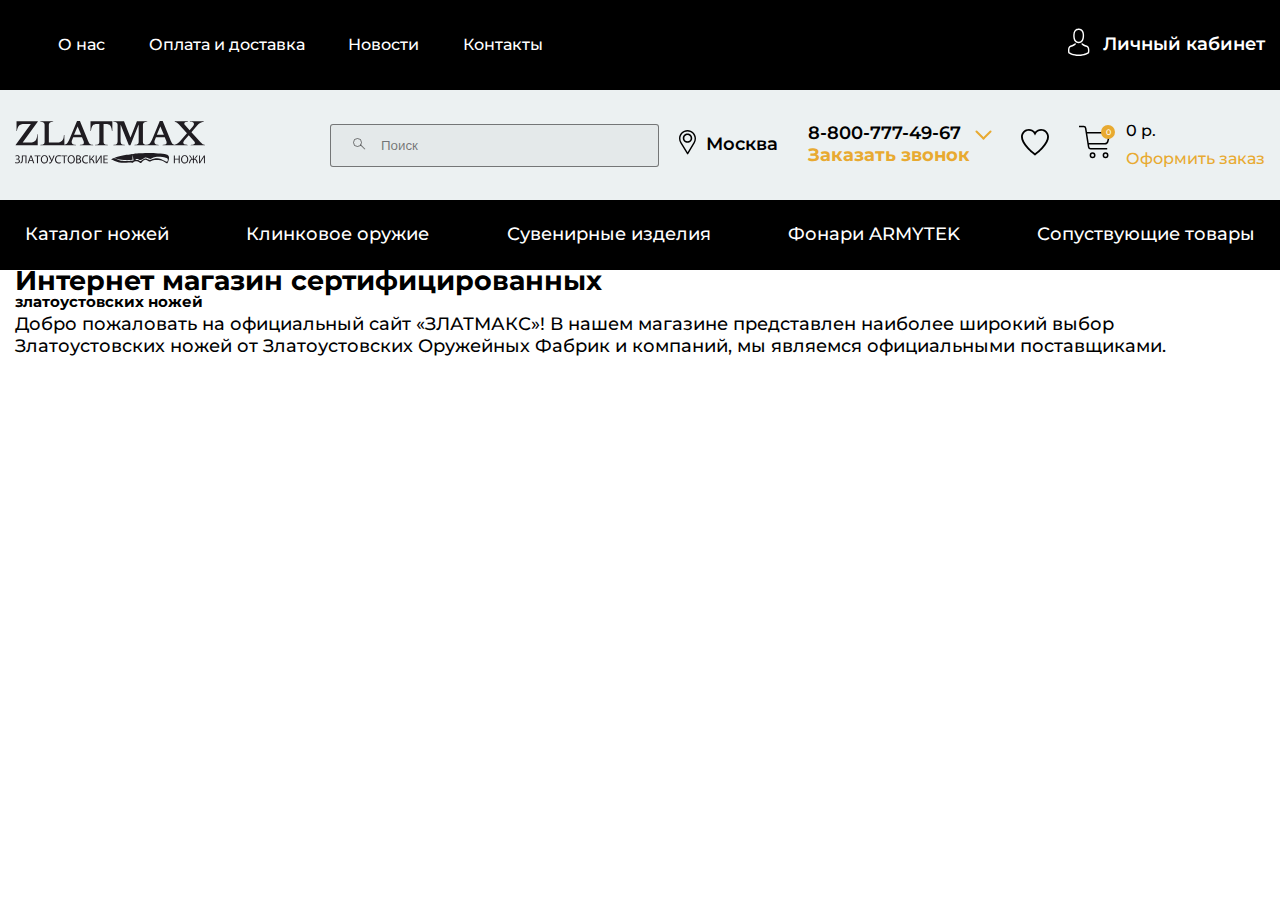
==== commit 3456564d: "Online-store" ====
--- a/index.html
+++ b/index.html
@@ -25,8 +25,11 @@
                       href="#"
                       data-catalog
                       class="menu-top-header__link menu-top-header__link_arrow hover_underline"
-                      >Каталог товаров</a
-                    >
+                      ><span>Каталог товаров</span>
+                      <img
+                        src="Img/Incons/Arrow-bottom-white.svg"
+                        alt="Arrow-spoller"
+                    /></a>
                   </li>
                   <li class="menu-top-header__item">
                     <a href="#" class="menu-top-header__link hover_underline"
@@ -97,7 +100,7 @@
                     <div class="phones-header__items">
                       <div class="phones-header__item">
                         <a href="tel:88007774967" class="phones-header__phone"
-                          >8-800-777-49-67</a
+                          ><span>8-800-777-49-67</span></a
                         >
                         <button
                           id="buttonMenu"
@@ -166,6 +169,10 @@
           <div class="catalog-header__container">
             <div class="catalog-header__content">
               <nav class="catalog-header__menu menu-catalog">
+                <button type="button" class="menu-catalog__back">Назад</button>
+                <button type="button" class="back-sub-menu-catalog">
+                  Назад
+                </button>
                 <ul class="menu-catalog__list">
                   <li class="menu-catalog__item">
                     <a
@@ -174,6 +181,10 @@
                       class="menu-catalog__link hover_underline"
                     >
                       Каталог ножей
+                      <img
+                        src="Img/Incons/Arrow-bottom-white.svg"
+                        alt="Arrow-bottom-white"
+                      />
                     </a>
                   </li>
                   <li class="menu-catalog__item">
@@ -183,22 +194,35 @@
                       class="menu-catalog__link hover_underline"
                     >
                       Клинковое оружие
+                      <img
+                        src="Img/Incons/Arrow-bottom-white.svg"
+                        alt="Arrow-bottom-white"
+                      />
                     </a>
                   </li>
                   <li class="menu-catalog__item">
                     <a href="#" class="menu-catalog__link hover_underline"
-                      >Сувенирные изделия</a
-                    >
+                      >Сувенирные изделия
+                      <img
+                        src="Img/Incons/Arrow-bottom-white.svg"
+                        alt="Arrow-bottom-white"
+                    /></a>
                   </li>
                   <li class="menu-catalog__item">
                     <a href="#" class="menu-catalog__link hover_underline"
-                      >Фонари ARMYTEK</a
-                    >
+                      >Фонари ARMYTEK
+                      <img
+                        src="Img/Incons/Arrow-bottom-white.svg"
+                        alt="Arrow-bottom-white"
+                    /></a>
                   </li>
                   <li class="menu-catalog__item">
                     <a href="#" class="menu-catalog__link hover_underline"
-                      >Сопуствующие товары</a
-                    >
+                      >Сопуствующие товары
+                      <img
+                        src="Img/Incons/Arrow-bottom-white.svg"
+                        alt="Arrow-bottom-white"
+                    /></a>
                   </li>
                 </ul>
                 <div class="menu-catalog__sub-menu sub-menu-catalog">
@@ -734,7 +758,45 @@
           </div>
         </div>
       </header>
-      <main class="main"></main>
+      <main class="page">
+        <section class="main-block">
+          <div class="main-block__container">
+            <div class="main-block__content">
+              <div class="main-block__body">
+                <div class="main-block__slider">
+                  <div class="main-block__swiper"></div>
+                  <div class="main-block__slide slide-main-block">
+                    <div class="slide-main-block__content">
+                      <h2 class="slide-main-block__title">
+                        Интернет магазин сертифицированных
+                      </h2>
+                      <h5 class="slide-main-block__sub-title">
+                        златоустовских ножей
+                      </h5>
+                      <p class="slide-main-block__text">
+                        Добро пожаловать на официальный сайт «ЗЛАТМАКС»! В нашем
+                        магазине представлен наиболее широкий выбор
+                        Златоустовских ножей от Златоустовских Оружейных Фабрик
+                        и компаний, мы являемся официальными поставщиками.
+                      </p>
+                      <a href="#" class="slide-main-block__button"></a>
+                    </div>
+                  </div>
+                </div>
+                <div class="main-block__media media-main-block">
+                  <div class="media-main-block__image"></div>
+                </div>
+              </div>
+              <div class="main-block__advantages advantages-main">
+                <div class="advantages-main__item">
+                  <div class="advantages-main__icon"></div>
+                  <div class="advantages-main__text"></div>
+                </div>
+              </div>
+            </div>
+          </div>
+        </section>
+      </main>
       <footer class="footer"></footer>
     </div>
     <script src="JS/App.js"></script>
--- a/Styles/Wrapper.css
+++ b/Styles/Wrapper.css
@@ -56,7 +56,7 @@
   display: flex;
   flex-direction: column;
   overflow: hidden;
-  min-height: 100vh;
+  min-height: 100%;
 }
 
 [class*="__container"] {
--- a/Styles/Header.css
+++ b/Styles/Header.css
@@ -11,18 +11,18 @@
   padding: 0.625rem 0;
 }
 
+.top-header__favourite,
+.top-header__cart {
+  position: relative;
+  z-index: 5;
+}
+
 .top-header__menu {
   flex: 1 1 auto;
 }
 
-.menu-top-header {
-}
-
 .menu {
   display: none;
-}
-
-.menu__body {
 }
 
 .menu-top-header__list,
@@ -41,10 +41,11 @@
 
 .top-header__user {
   position: relative;
+  z-index: 5;
   display: inline-flex;
   align-items: center;
   font-weight: 600;
-  padding-left: 2.2em;
+  padding-left: 2.1875rem;
 }
 
 .top-header__user::before {
@@ -72,13 +73,10 @@
 
 .body-header__search {
   flex: 1 1 auto;
-  padding-right: 1.25rem;
-  padding-left: 18.8%;
 }
 
 .search-header {
   position: relative;
-  max-width: 23.5625rem;
   border-radius: 3px;
   border: 1px solid rgba(4, 4, 4, 0.5);
   background-color: rgba(7, 7, 7, 0.03);
@@ -106,7 +104,7 @@
 .search-header__input {
   height: 2.5625rem;
   width: 100%;
-  color: inherit;
+  color: #000;
   background-color: transparent;
   padding: 0 1.25rem 0 3.125rem;
 }
@@ -116,6 +114,11 @@
 }
 
 /* BODY-HEADER (ACTIONS-HEADER) */
+
+.actions-header__phones {
+  position: relative;
+  z-index: 5;
+}
 
 .actions-header__content {
   display: flex;
@@ -313,36 +316,16 @@
   background-color: #000;
 }
 
-.catalog-header__content {
-}
-
-.catalog-header__menu {
-}
-
-.menu-catalog {
-}
-
 .menu-catalog__list {
   display: flex;
   gap: 10px;
   justify-content: space-between;
 }
 
-.menu-catalog__item {
-}
-
 .menu-catalog__link {
   position: relative;
-  display: flex;
-  justify-content: center;
-  align-items: center;
-  text-align: center;
-  min-height: 70px;
-  padding: 0 0.625rem;
+  display: inline-flex;
   transition: color 0.3s ease-in-out;
-}
-
-.menu-catalog__link._sub-menu-active {
 }
 
 .menu-catalog__link::after {
@@ -358,21 +341,9 @@
   transition: all 0.3s ease-in-out;
 }
 
-.menu-catalog__link.hover_underline:hover {
-  color: #e8aa31;
-}
-
-.menu-catalog__link.hover_underline:hover.menu-catalog__link::after {
-  opacity: 1;
-  visibility: visible;
-}
-
 .menu-catalog__sub-menu {
   width: 100%;
   background-color: #000;
-}
-
-.sub-menu-catalog {
 }
 
 .sub-menu-catalog__container {
@@ -387,11 +358,6 @@
   display: grid;
   justify-content: start;
   grid-template-columns: repeat(5, minmax(auto, 20rem));
-}
-
-.sub-menu-catalog__category {
-  font-weight: 700;
-  padding: 1.875rem 0.9375rem 1.875rem 0;
 }
 
 .sub-menu-catalog__list {
@@ -403,9 +369,6 @@
   border-bottom: 1px solid rgba(255, 255, 255, 0.3);
 }
 
-.sub-menu-catalog__item {
-}
-
 .sub-menu-catalog__footer {
   padding: 1.875rem 0.9375rem 1.875rem 0;
 }
@@ -415,6 +378,30 @@
 }
 
 /* MEDIA (PC) */
+
+@media (min-width: 1025px) {
+  .hover_underline:hover {
+    text-decoration: underline;
+  }
+
+  .hover_underline-span span:hover {
+    text-decoration: underline;
+  }
+}
+
+@media (max-width: 1224px) {
+  .body-header__search {
+    padding-left: 1.8%;
+  }
+}
+
+@media (max-width: 1250px) {
+  .cart-header__body {
+    display: none;
+  }
+}
+
+/* MEDIA (TABLET) */
 
 @media (max-width: 1000px) {
   .actions-header__content {
@@ -422,39 +409,74 @@
   }
 }
 
-@media (min-width: 1025px) {
-  .hover_underline:hover {
-    text-decoration: underline;
-  }
-
-  .hover_underline-span span:hover {
-    text-decoration: underline;
-  }
-}
-
-@media (max-width: 1224px) {
-  .body-header__search {
-    padding-left: 1.8%;
-  }
-}
-
-@media (max-width: 1250px) {
-  .cart-header__body {
-    display: none;
-  }
-}
-
-/* MEDIA (TABLET) */
-
 @media (min-width: 1023px) {
   .top-header__favourite,
   .top-header__cart,
-  .menu-top-header__link_arrow {
-    display: none;
+  .menu-top-header__link_arrow,
+  .menu-catalog__back,
+  .sub-menu-catalog__back {
+    display: none;
+  }
+
+  .body-header__search {
+    padding-right: 1.25rem;
+    padding-left: 10%;
+  }
+
+  .search-header {
+    max-width: 23.5625rem;
+  }
+
+  .menu-catalog__link {
+    min-height: 70px;
+    justify-content: center;
+    align-items: center;
+    text-align: center;
+    padding: 0 0.625rem;
+  }
+
+  .menu-catalog__link.hover_underline:hover {
+    color: #e8aa31;
+  }
+
+  .menu-catalog__link.hover_underline:hover.menu-catalog__link::after {
+    opacity: 1;
+    visibility: visible;
+  }
+
+  .back-sub-menu-catalog,
+  .menu-catalog__link img {
+    display: none;
+  }
+
+  .sub-menu-catalog__category {
+    font-weight: 700;
+    padding: 1.875rem 0;
   }
 }
 
 @media (max-width: 1023px) {
+  .top-header__content {
+    gap: 1.875rem;
+  }
+
+  .top-header__user span {
+    display: none;
+  }
+
+  .top-header__user {
+    padding-left: 1.5625rem;
+  }
+
+  .phones-header__phone {
+    font-size: 1.5625rem;
+  }
+
+  .phones-header__arrow,
+  .phones-header__callback {
+    display: none;
+  }
+
   .menu {
     display: flex;
     justify-content: flex-end;
@@ -467,30 +489,55 @@
 
   .menu-top-header__list {
     flex-direction: column;
-    row-gap: 15px;
+    row-gap: 25px;
+  }
+
+  html.menu-open .menu__body {
+    left: 0;
   }
 
   .menu__body {
     position: fixed;
     z-index: 4;
+    top: 0;
+    left: -100%;
     width: 100%;
     height: 100%;
+    overflow: auto;
+    padding: 6.25rem 0.9375rem 3.125rem 0.9375rem;
+    background-color: #000;
+    transition: left 0.3s ease 0s;
+  }
+
+  .menu__body::before {
+    content: "";
+    position: fixed;
     top: 0;
     left: -100%;
-    overflow: auto;
-    padding: 5rem 0.9375rem 3.125rem 0.9375rem;
+    width: 100%;
+    height: 70px;
     background-color: #000;
   }
 
+  html.menu-open .menu__body::before {
+    left: 0;
+  }
+
+  .menu-top-header__link {
+    font-size: 1.25rem;
+  }
+
   .menu-top-header__link_arrow {
-    display: inline-block;
-    position: relative;
-  }
-
-  .menu-top-header__link_arrow::after {
-    position: absolute;
-    content: url("/Img/Incons/Arrow-bottom-white.svg");
-    right: -5.875rem;
+    display: inline-flex;
+    gap: 98px;
+  }
+
+  .body-header__content {
+    justify-content: space-between;
+  }
+
+  .actions-header__content {
+    display: none;
   }
 
   .actions-header__favourite,
@@ -498,14 +545,98 @@
     display: none;
   }
 
-  .icon-menu {
+  .menu-catalog__list:not(:first-child) {
+    padding-top: 1.45em;
+  }
+
+  .menu-catalog,
+  .sub-menu-catalog__block {
+    position: fixed;
+    top: 0;
+    left: -100%;
+    width: 100%;
+    height: 100%;
+    overflow: auto;
+    padding: 1.5625rem 0.9375rem 3.125rem 0.9375rem;
+    background-color: #000;
+    transition: left 0.3s ease 0s;
+  }
+
+  .sub-menu-catalog__link-category {
+    font-size: 1.25rem;
+  }
+
+  html.catalog-open .menu-catalog,
+  html.sub-catalog-open .sub-menu-catalog__block {
+    left: 0;
+    z-index: 6;
+  }
+
+  html.sub-catalog-open .back-sub-menu-catalog,
+  .menu-catalog__back {
+    position: relative;
+    font-family: inherit;
+    font-weight: inherit;
+    display: inline-flex;
+    align-items: center;
+    font-size: 1.25rem;
+    line-height: 125%;
+    color: #fff;
+    padding-left: 30px;
+    transition: all 0.3s ease 0s;
+  }
+
+  html.sub-catalog-open .menu-catalog__back {
+    display: none;
+  }
+
+  html.sub-catalog-open .back-sub-menu-catalog {
+    z-index: 7;
+  }
+
+  html.sub-catalog-open .back-sub-menu-catalog::before,
+  .menu-catalog__back::before {
+    position: absolute;
+    left: 0;
+    content: url("/Img/Incons/Arrow-back.svg");
+  }
+
+  .menu-catalog__list {
+    row-gap: 1.5625rem;
+    flex-direction: column;
+  }
+
+  .menu-catalog__link {
+    display: inline-flex;
+    gap: 98px;
+    font-size: 1.25rem;
+  }
+
+  .sub-menu-catalog__block._sub-menu-open {
+    display: block;
+  }
+
+  .sub-menu-catalog__block {
+    padding-top: 4.8125rem;
+  }
+
+  .sub-menu-catalog__list,
+  .sub-menu-catalog__footer {
+    display: none;
+  }
+
+  .sub-menu-catalog__category:not(:last-child) {
+    margin-bottom: 1.5625rem;
+  }
+
+  .icon-menu,
+  .close-icon-menu {
     display: block;
     position: relative;
-    z-index: 5;
-    width: 30px;
-    height: 18px;
+    z-index: 100;
+    width: 40px;
+    height: 22.5px;
     cursor: pointer;
-    background-color: transparent;
   }
 
   .icon-menu::before,
@@ -516,6 +647,7 @@
     width: 100%;
     height: 2px;
     background-color: #fff;
+    transition: all 0.3s ease 0s;
   }
 
   .icon-menu::before,
@@ -527,11 +659,49 @@
     top: 0px;
   }
 
+  .icon-menu span {
+    top: 43.6%;
+  }
+
   .icon-menu::after {
     bottom: 0px;
   }
 
-  .icon-menu span {
-    top: 8px;
-  }
-}
+  .close-icon-menu span {
+    display: none;
+  }
+
+  .close-icon-menu::before {
+    top: 10px;
+    transform: rotate(45deg);
+  }
+
+  .close-icon-menu::after {
+    bottom: 10px;
+    transform: rotate(-45deg);
+  }
+}
+
+/* MEDIA (MOBILE) */
+
+@media (max-width: 767px) {
+  .phones-header__phone::before {
+    content: url(/Img/Incons/Phone.svg);
+  }
+
+  .phones-header__phone span {
+    display: none;
+  }
+
+  .header__catalog {
+    padding: 1.25rem 0;
+  }
+
+  .search-header {
+    background-color: #fff;
+  }
+
+  .body-header__search {
+    padding-left: 0;
+  }
+}
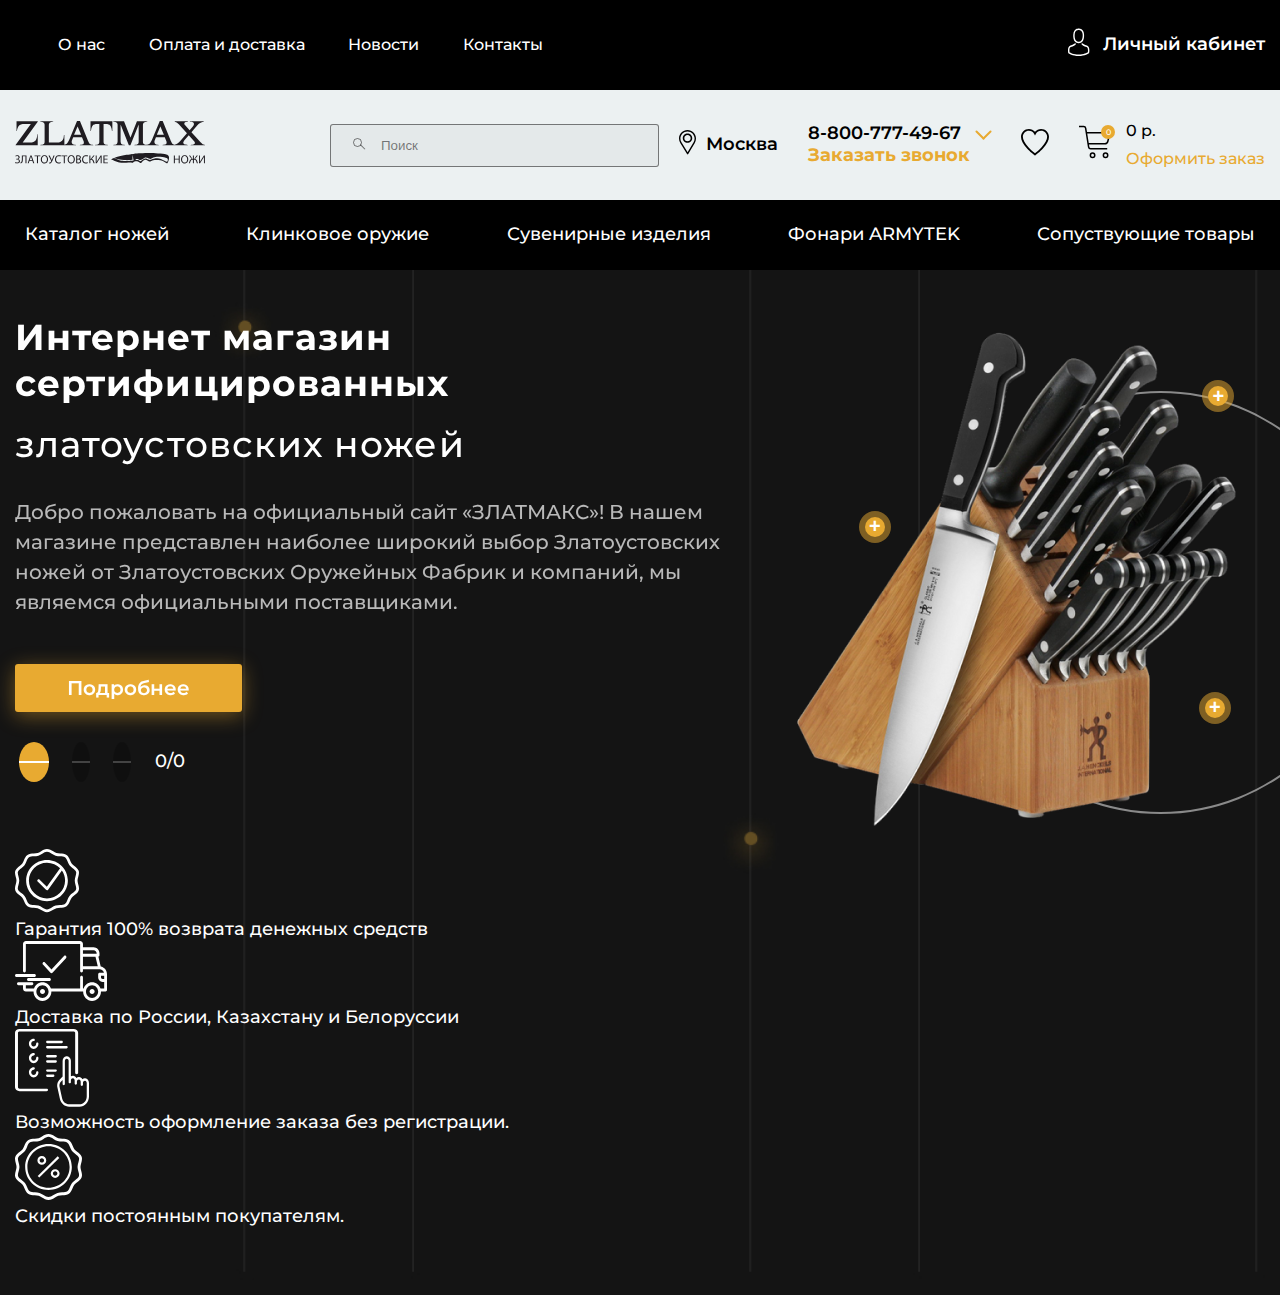
==== commit 7ad58d2f: "Online-store" ====
--- a/index.html
+++ b/index.html
@@ -4,12 +4,18 @@
     <meta charset="UTF-8" />
     <meta http-equiv="X-UA-Compatible" content="IE=edge" />
     <meta name="viewport" content="width=device-width, initial-scale=1.0" />
+
     <link
       href="https://fonts.googleapis.com/css?family=Montserrat:500,600,700&display=swap"
       rel="stylesheet"
     />
+    <link
+      rel="stylesheet"
+      href="https://cdn.jsdelivr.net/npm/swiper@9/swiper-bundle.min.css"
+    />
     <link rel="stylesheet" href="Styles/Wrapper.css" />
     <link rel="stylesheet" href="Styles/Header.css" />
+    <link rel="stylesheet" href="Styles/Main/Main-block.css" />
     <title>ZLATMAX</title>
   </head>
   <body>
@@ -763,34 +769,183 @@
           <div class="main-block__container">
             <div class="main-block__content">
               <div class="main-block__body">
-                <div class="main-block__slider">
-                  <div class="main-block__swiper"></div>
-                  <div class="main-block__slide slide-main-block">
-                    <div class="slide-main-block__content">
-                      <h2 class="slide-main-block__title">
-                        Интернет магазин сертифицированных
-                      </h2>
-                      <h5 class="slide-main-block__sub-title">
-                        златоустовских ножей
-                      </h5>
-                      <p class="slide-main-block__text">
-                        Добро пожаловать на официальный сайт «ЗЛАТМАКС»! В нашем
-                        магазине представлен наиболее широкий выбор
-                        Златоустовских ножей от Златоустовских Оружейных Фабрик
-                        и компаний, мы являемся официальными поставщиками.
-                      </p>
-                      <a href="#" class="slide-main-block__button"></a>
+                <div class="main-block__swiper">
+                  <div class="main-block__swiper-wrapper swiper-wrapper">
+                    <div class="swiper-slide slide-main-block">
+                      <div class="slide-main-block__content">
+                        <h2
+                          data-swiper-parallax="-100"
+                          class="slide-main-block__title"
+                        >
+                          Интернет магазин сертифицированных
+                        </h2>
+                        <h5
+                          data-swiper-parallax="-150"
+                          class="slide-main-block__sub-title"
+                        >
+                          златоустовских ножей
+                        </h5>
+                        <p
+                          data-swiper-parallax="-200"
+                          class="slide-main-block__text"
+                        >
+                          Добро пожаловать на официальный сайт «ЗЛАТМАКС»! В
+                          нашем магазине представлен наиболее широкий выбор
+                          Златоустовских ножей от Златоустовских Оружейных
+                          Фабрик и компаний, мы являемся официальными
+                          поставщиками.
+                        </p>
+                      </div>
+                      <a
+                        data-swiper-parallax="-300"
+                        href="#"
+                        class="slide-main-block__button button"
+                        >Подробнее</a
+                      >
+                    </div>
+                    <div class="swiper-slide slide-main-block">
+                      <div class="slide-main-block__content">
+                        <h2
+                          data-swiper-parallax="-100"
+                          class="slide-main-block__title"
+                        >
+                          Интернет магазин сертифицированных
+                        </h2>
+                        <h5
+                          data-swiper-parallax="-150"
+                          class="slide-main-block__sub-title"
+                        >
+                          златоустовских ножей
+                        </h5>
+                        <p
+                          data-swiper-parallax="-200"
+                          class="slide-main-block__text"
+                        >
+                          Добро пожаловать на официальный сайт «ЗЛАТМАКС»! В
+                          нашем магазине представлен наиболее широкий выбор
+                          Златоустовских ножей от Златоустовских Оружейных
+                          Фабрик и компаний, мы являемся официальными
+                          поставщиками.
+                        </p>
+                      </div>
+                      <a
+                        data-swiper-parallax="-300"
+                        href="#"
+                        class="slide-main-block__button button"
+                        >Подробнее</a
+                      >
+                    </div>
+                    <div class="swiper-slide slide-main-block">
+                      <div class="slide-main-block__content">
+                        <h2
+                          data-swiper-parallax="-100"
+                          class="slide-main-block__title"
+                        >
+                          Интернет магазин сертифицированных
+                        </h2>
+                        <h5
+                          data-swiper-parallax="-150"
+                          class="slide-main-block__sub-title"
+                        >
+                          златоустовских ножей
+                        </h5>
+                        <p
+                          data-swiper-parallax="-200"
+                          class="slide-main-block__text"
+                        >
+                          Добро пожаловать на официальный сайт «ЗЛАТМАКС»! В
+                          нашем магазине представлен наиболее широкий выбор
+                          Златоустовских ножей от Златоустовских Оружейных
+                          Фабрик и компаний, мы являемся официальными
+                          поставщиками.
+                        </p>
+                      </div>
+                      <a
+                        data-swiper-parallax="-300"
+                        href="#"
+                        class="slide-main-block__button button"
+                        >Подробнее</a
+                      >
+                    </div>
+                  </div>
+                  <div class="main-block__controll controll-main-block">
+                    <div class="controll-main-block__dotts"></div>
+                    <div
+                      class="controll-main-block__fraction fraction-controll"
+                    >
+                      <span class="fraction-controll__current">0</span>/<span
+                        class="fraction-controll__all"
+                        >0</span
+                      >
                     </div>
                   </div>
                 </div>
                 <div class="main-block__media media-main-block">
-                  <div class="media-main-block__image"></div>
+                  <div class="media-main-block__body">
+                    <div class="media-main-block__image">
+                      <img src="Img/MainPage/Knives.png" alt="Knives" />
+                    </div>
+                    <div class="media-main-block__tips">
+                      <button
+                        type="button"
+                        data-tippy-content="Tip"
+                        class="media-main-block__tip media-main-block__tip_1"
+                      >
+                        <span>+</span>
+                        <p class="media-main-block__tip-text">Hello</p>
+                      </button>
+                      <button
+                        type="button"
+                        data-tippy-content="Tip"
+                        class="media-main-block__tip media-main-block__tip_2"
+                      >
+                        <span>+</span>
+                        <p class="media-main-block__tip-text"></p>
+                      </button>
+                      <button
+                        type="button"
+                        data-tippy-content="Tip"
+                        class="media-main-block__tip media-main-block__tip_3"
+                      >
+                        <span>+</span>
+                        <p class="media-main-block__tip-text"></p>
+                      </button>
+                    </div>
+                  </div>
                 </div>
               </div>
               <div class="main-block__advantages advantages-main">
                 <div class="advantages-main__item">
-                  <div class="advantages-main__icon"></div>
-                  <div class="advantages-main__text"></div>
+                  <div class="advantages-main__icon">
+                    <img src="Img/Incons/Guarantee.svg" alt="Guarantee" />
+                  </div>
+                  <p class="advantages-main__text">
+                    Гарантия 100% возврата денежных средств
+                  </p>
+                </div>
+                <div class="advantages-main__item">
+                  <div class="advantages-main__icon">
+                    <img src="Img/Incons/Delivery.svg" alt="Delivery" />
+                  </div>
+                  <p class="advantages-main__text">
+                    Доставка по России, Казахстану и Белоруссии
+                  </p>
+                </div>
+                <div class="advantages-main__item">
+                  <div class="advantages-main__icon">
+                    <img src="Img/Incons/Order.svg" alt="Order" />
+                  </div>
+                  <p class="advantages-main__text">
+                    Возможность оформление заказа без регистрации.
+                  </p>
+                </div>
+                <div class="advantages-main__item">
+                  <div class="advantages-main__icon">
+                    <img src="Img/Incons/Discount.svg" alt="Discount" />
+                  </div>
+                  <p class="advantages-main__text">
+                    Скидки постоянным покупателям.
+                  </p>
                 </div>
               </div>
             </div>
@@ -799,6 +954,9 @@
       </main>
       <footer class="footer"></footer>
     </div>
+
+    <script src="https://cdn.jsdelivr.net/npm/swiper@9/swiper-bundle.min.js"></script>
+    <script src="JS/Swiper.js"></script>
     <script src="JS/App.js"></script>
   </body>
 </html>
--- a/Styles/Wrapper.css
+++ b/Styles/Wrapper.css
@@ -55,8 +55,8 @@
 .wrapper {
   display: flex;
   flex-direction: column;
+  min-height: 100%;
   overflow: hidden;
-  min-height: 100%;
 }
 
 [class*="__container"] {
--- a/Styles/Main/Main-block.css
+++ b/Styles/Main/Main-block.css
@@ -0,0 +1,287 @@
+.page {
+}
+
+.main-block {
+  background-image: url(/Img/MainPage/Bg.jpg);
+  background-size: cover;
+  background-position: center;
+  background-repeat: no-repeat;
+}
+
+.main-block__content {
+  color: #ffffff;
+  padding: 3.5% 0 5.3% 0;
+}
+
+.main-block__body {
+  display: grid;
+  align-items: start;
+  grid-template-columns: 1fr 39.6875%;
+}
+
+.main-block__swiper {
+  overflow: hidden;
+  margin: 0px -1.25rem;
+  padding: 0px 1.25rem;
+}
+
+.main-block__swiper-wrapper:not(:last-child) {
+  margin-bottom: 1.875rem;
+}
+
+.swiper-wrapper {
+}
+
+.swiper-slide {
+}
+
+.slide-main-block {
+}
+
+.slide-main-block__content {
+  padding-right: 2.5rem;
+  &:not(:last-child) {
+    margin-bottom: 6.3%;
+  }
+}
+
+.slide-main-block__title {
+  font-weight: 700;
+  &:not(:last-child) {
+    margin-bottom: 0.41em;
+  }
+}
+
+.slide-main-block__sub-title {
+  font-weight: inherit;
+  &:not(:last-child) {
+    margin-bottom: 0.83em;
+  }
+}
+
+.slide-main-block__title,
+.slide-main-block__sub-title {
+  font-size: 2.25rem;
+  line-height: 128%;
+  letter-spacing: 0.03em;
+}
+
+.slide-main-block__text {
+  font-size: 1.25rem;
+  line-height: 150%;
+  color: rgba(255, 255, 255, 0.7);
+}
+
+.slide-main-block__button {
+}
+
+.button {
+  display: inline-flex;
+  font-weight: 600;
+  font-size: 1.25rem;
+  line-height: 160%;
+  border-radius: 3px;
+  background-color: #e8aa31;
+  box-shadow: 0px 4px 20px rgba(232, 170, 49, 0.43);
+  transition: all 0.3s ease 0s;
+  padding: 0.5rem 3.25rem;
+  &:hover {
+    color: #e8aa31;
+    background-color: #fff;
+    box-shadow: 0px 4px 20px rgba(232, 170, 49, 0.63);
+  }
+}
+
+.main-block__controll {
+}
+
+.controll-main-block {
+  display: inline-grid;
+  grid-auto-flow: column;
+  align-items: center;
+  gap: 1.25rem;
+
+  .controll-main-block__dotts {
+    display: inline-grid;
+    grid-auto-flow: column;
+    gap: 0.9375rem;
+
+    .swiper-pagination-bullet {
+      position: relative;
+      cursor: pointer;
+      height: 2.5rem;
+      width: 1.125rem;
+      &::after {
+        content: "";
+        position: absolute;
+        top: 50%;
+        height: 0.125rem;
+        width: 100%;
+        background-color: #fff;
+        transition: all 0.3s ease 0s;
+        transform: translate(0px, -50%);
+        opacity: 1;
+        border-radius: 0;
+      }
+    }
+
+    .swiper-pagination-bullet-active {
+      position: relative;
+      width: 1.875rem;
+      background-color: #e8aa31;
+      &::before {
+        content: "";
+        position: absolute;
+        top: 50%;
+        left: 0;
+        height: 0.625rem;
+        width: 0.625rem;
+        border-radius: 50%;
+        background-color: #e8aa31;
+        transform: translate(0px, -50%);
+      }
+    }
+  }
+
+  .controll-main-block__fraction {
+    display: flex;
+    color: #fff;
+  }
+}
+
+.fraction-controll {
+  &__current {
+  }
+
+  &__all {
+  }
+}
+
+.main-block__media {
+}
+
+.media-main-block {
+  display: flex;
+  align-items: center;
+  justify-content: center;
+  padding: 0.9375rem;
+}
+
+.media-main-block__body {
+  position: relative;
+}
+
+.media-main-block__image {
+  & img {
+    position: relative;
+    z-index: 2;
+  }
+  &::before {
+    content: "";
+    position: absolute;
+    right: 0;
+    bottom: 4%;
+    width: 423px;
+    height: 423px;
+    border-radius: 50%;
+    border: 2px solid rgba(255, 255, 255, 0.5);
+    transform: translate(31%, 0px);
+  }
+}
+
+.media-main-block__tips {
+  position: absolute;
+  top: 0;
+  left: 0;
+  z-index: 5;
+  height: 100%;
+  width: 100%;
+}
+
+.media-main-block__tip {
+  position: absolute;
+  height: 1.25rem;
+  width: 1.25rem;
+  cursor: pointer;
+  transition: transform 0.3s ease 0s;
+  &:hover {
+    transform: rotate(-180deg);
+  }
+  & span {
+    position: absolute;
+    top: -25%;
+    left: -25%;
+    z-index: 3;
+    height: 100%;
+    width: 100%;
+    display: flex;
+    align-items: center;
+    justify-content: center;
+    font-weight: 600;
+    font-size: 1.25rem;
+    padding: 15px;
+    color: #fff;
+  }
+  &::before,
+  &::after {
+    content: "";
+    position: absolute;
+    top: 0;
+    left: 0;
+    height: 100%;
+    width: 100%;
+    border-radius: 50%;
+    background-color: #e8aa31;
+  }
+  &::after {
+    opacity: 0.5;
+    transform: scale(1.6);
+  }
+}
+
+.media-main-block__tip_1 {
+  top: 37.2%;
+  left: 16.1%;
+}
+
+.media-main-block__tip_2 {
+  top: 11.4%;
+  right: 2.9%;
+}
+
+.media-main-block__tip_3 {
+  right: 3.7%;
+  bottom: 23%;
+}
+
+.media-main-block__tip-text {
+  position: absolute;
+  top: 130%;
+  left: -100%;
+  z-index: -1;
+  display: none;
+  align-items: center;
+  justify-content: center;
+  width: 300%;
+  height: 150%;
+  font-size: 1.25rem;
+  color: #fff;
+  border-radius: 5px;
+  background-color: #2d2c2c;
+  transform: rotate(180deg);
+}
+
+.main-block__advantages {
+}
+
+.advantages-main {
+}
+
+.advantages-main__item {
+}
+
+.advantages-main__icon {
+}
+
+.advantages-main__text {
+}
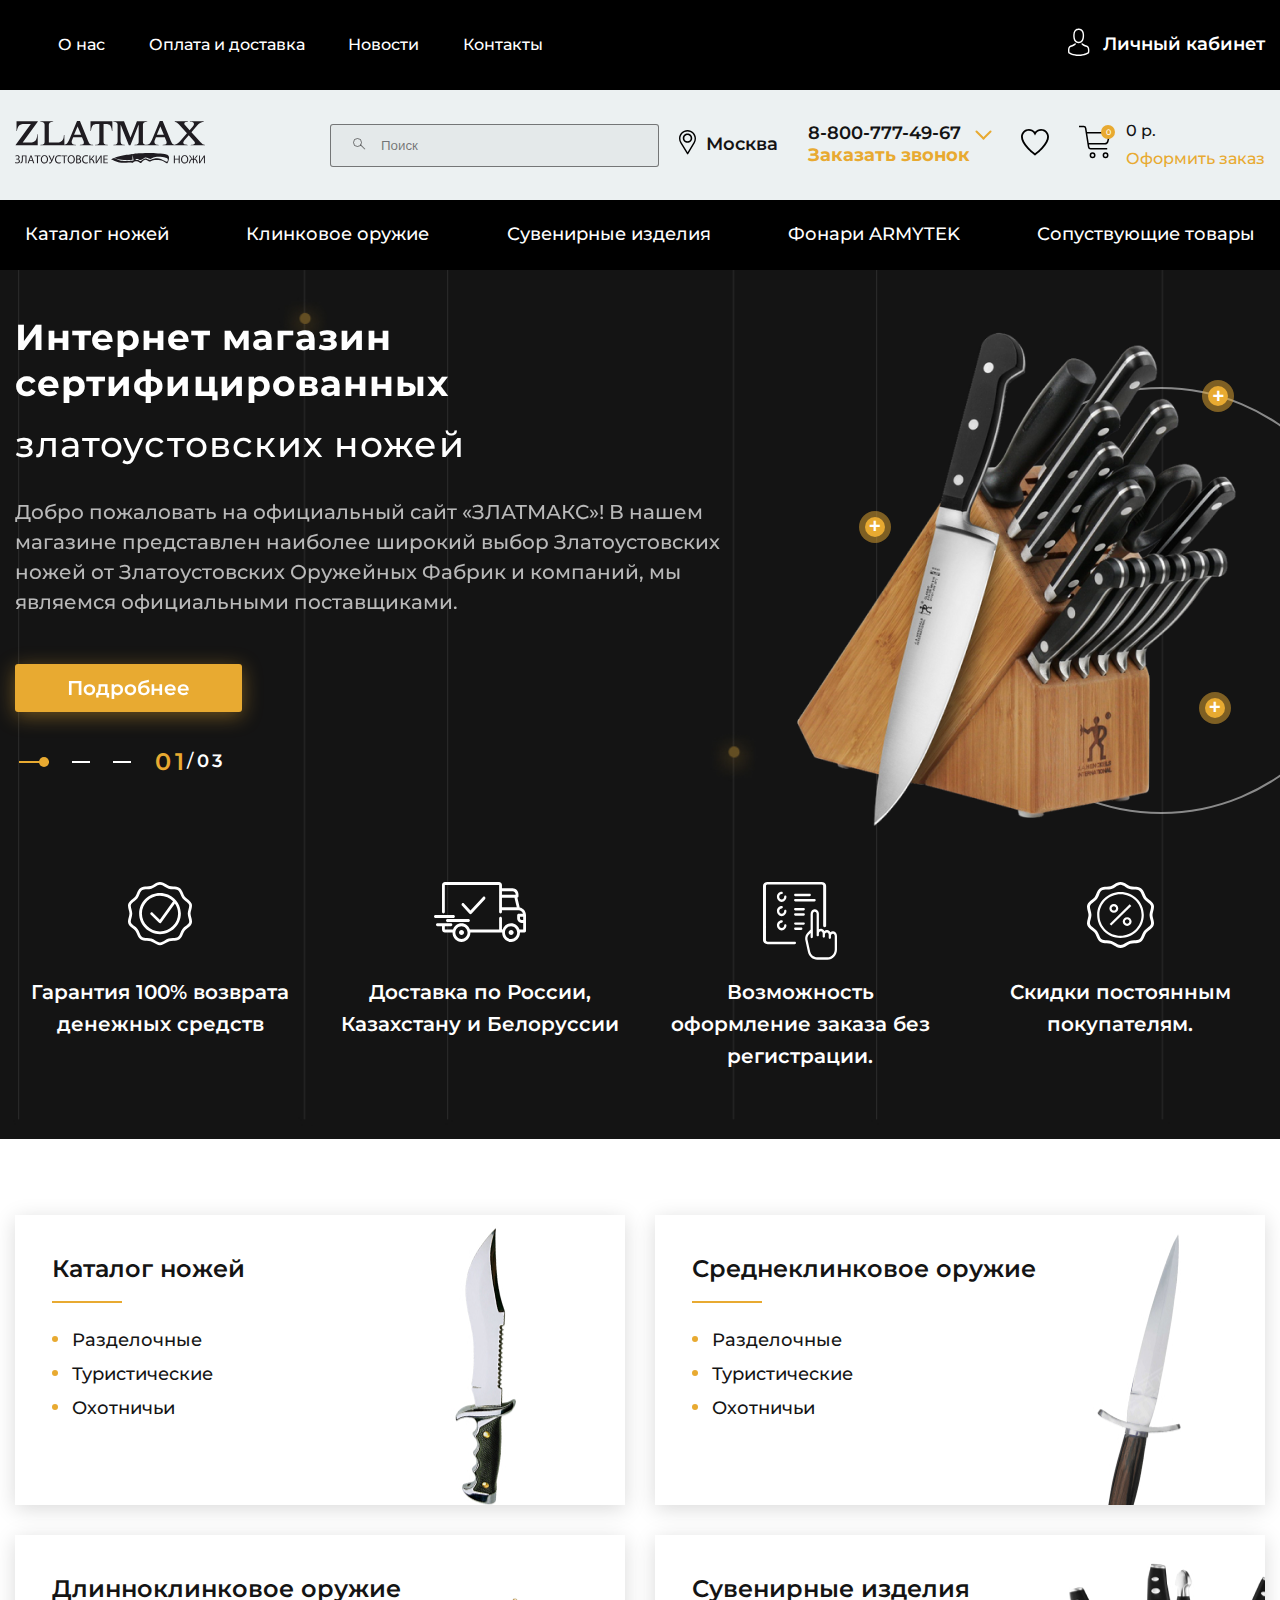
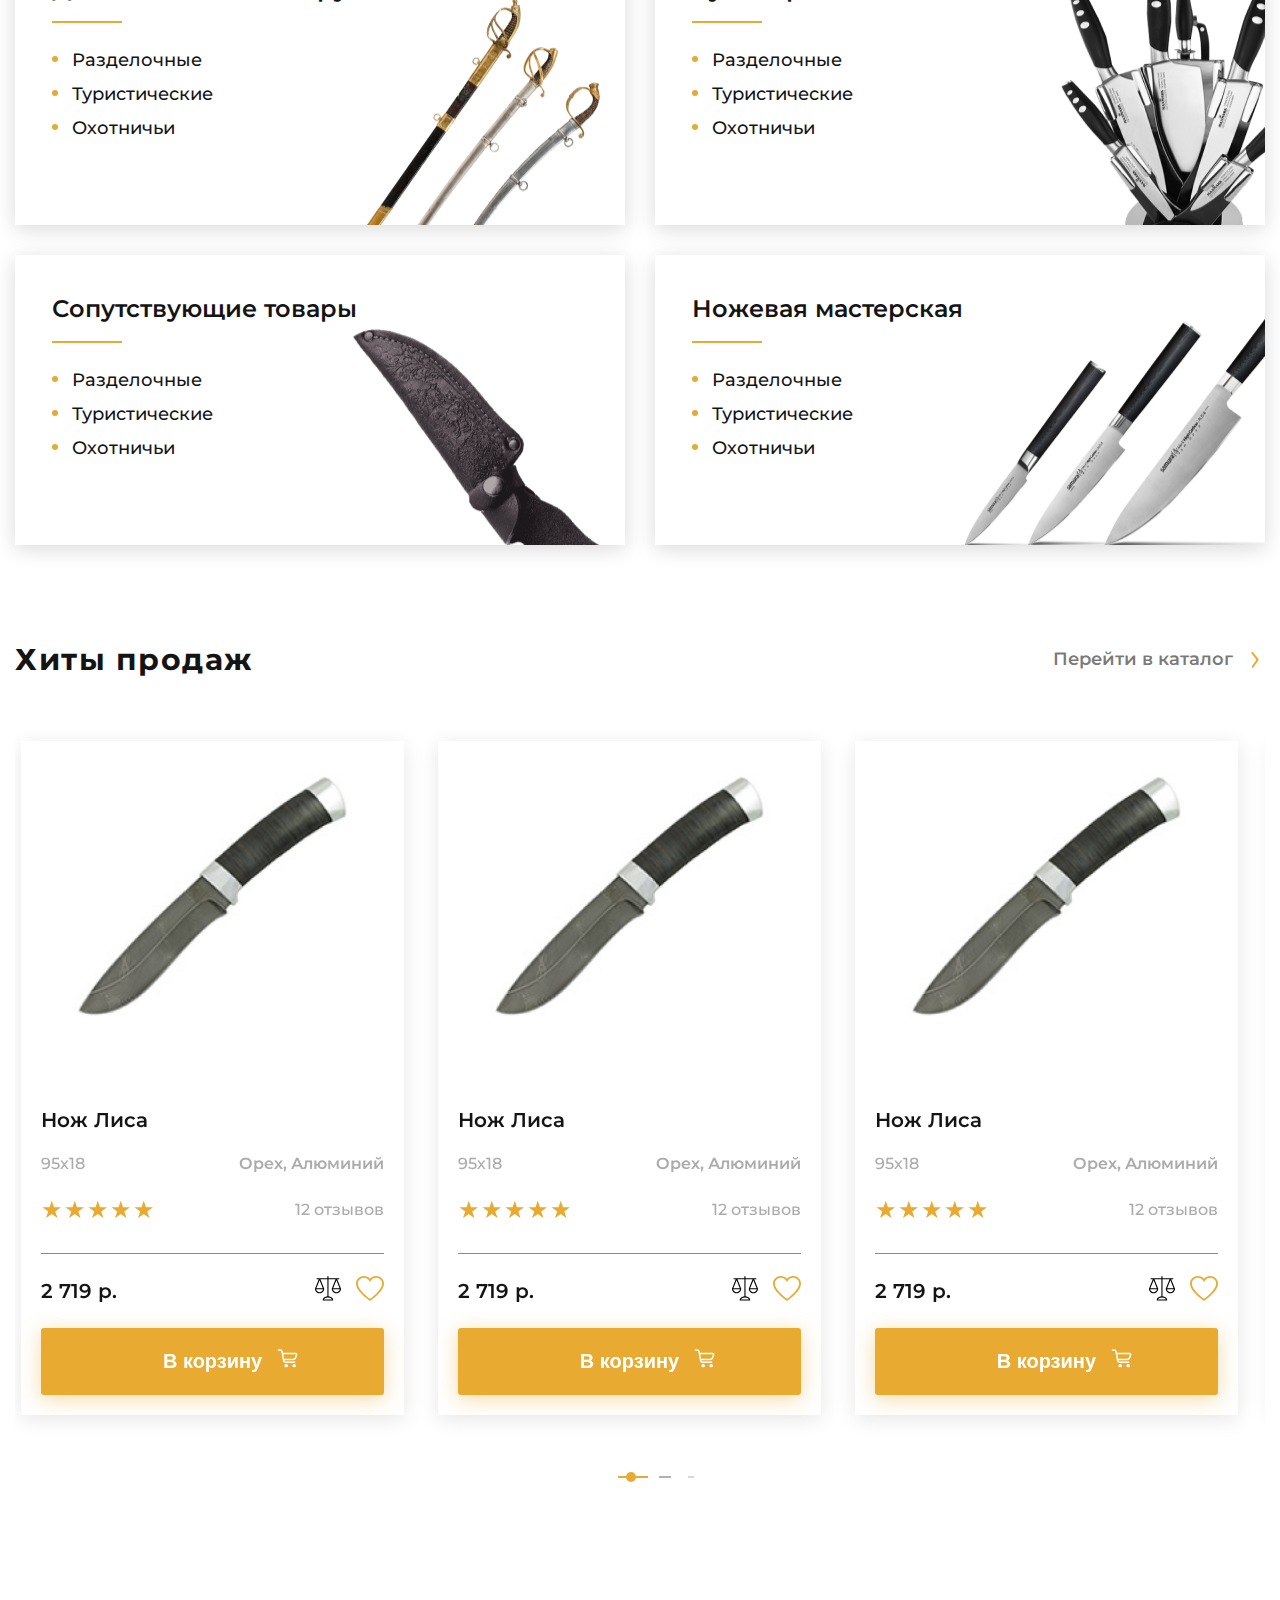
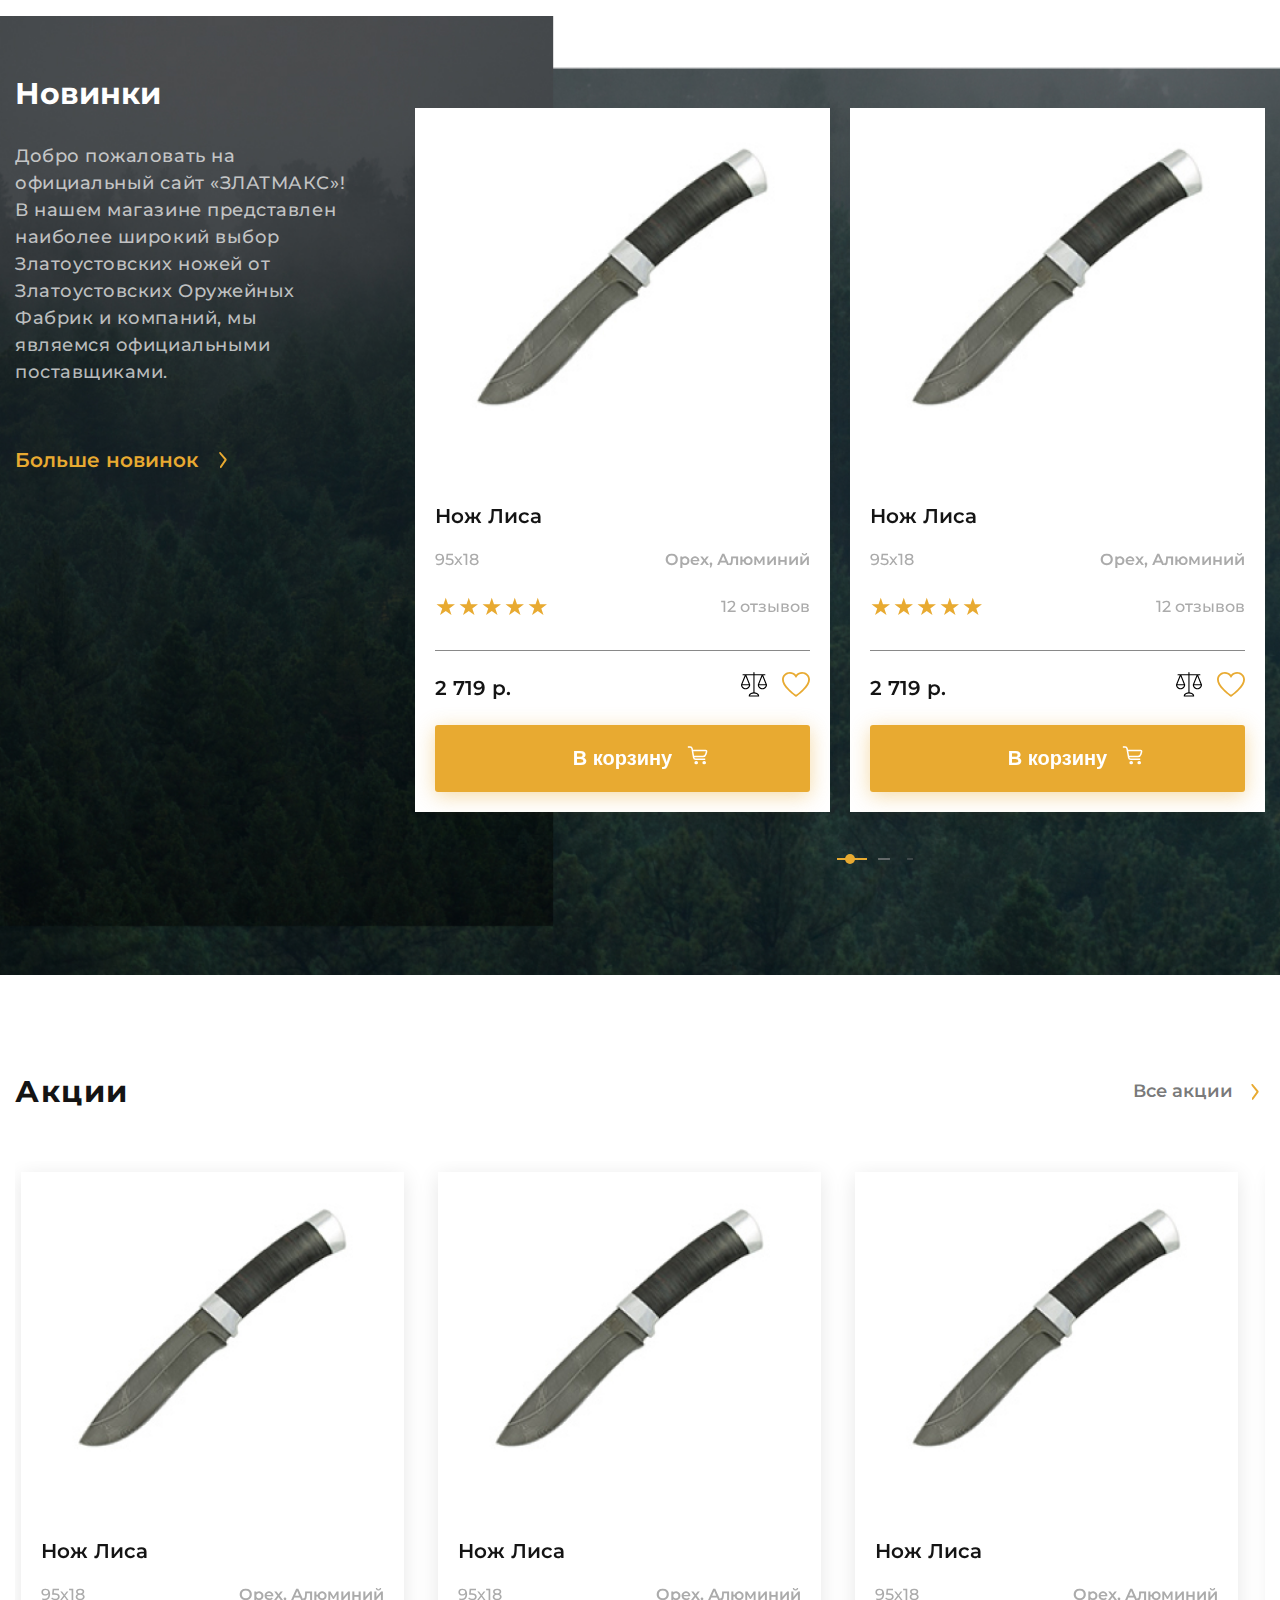
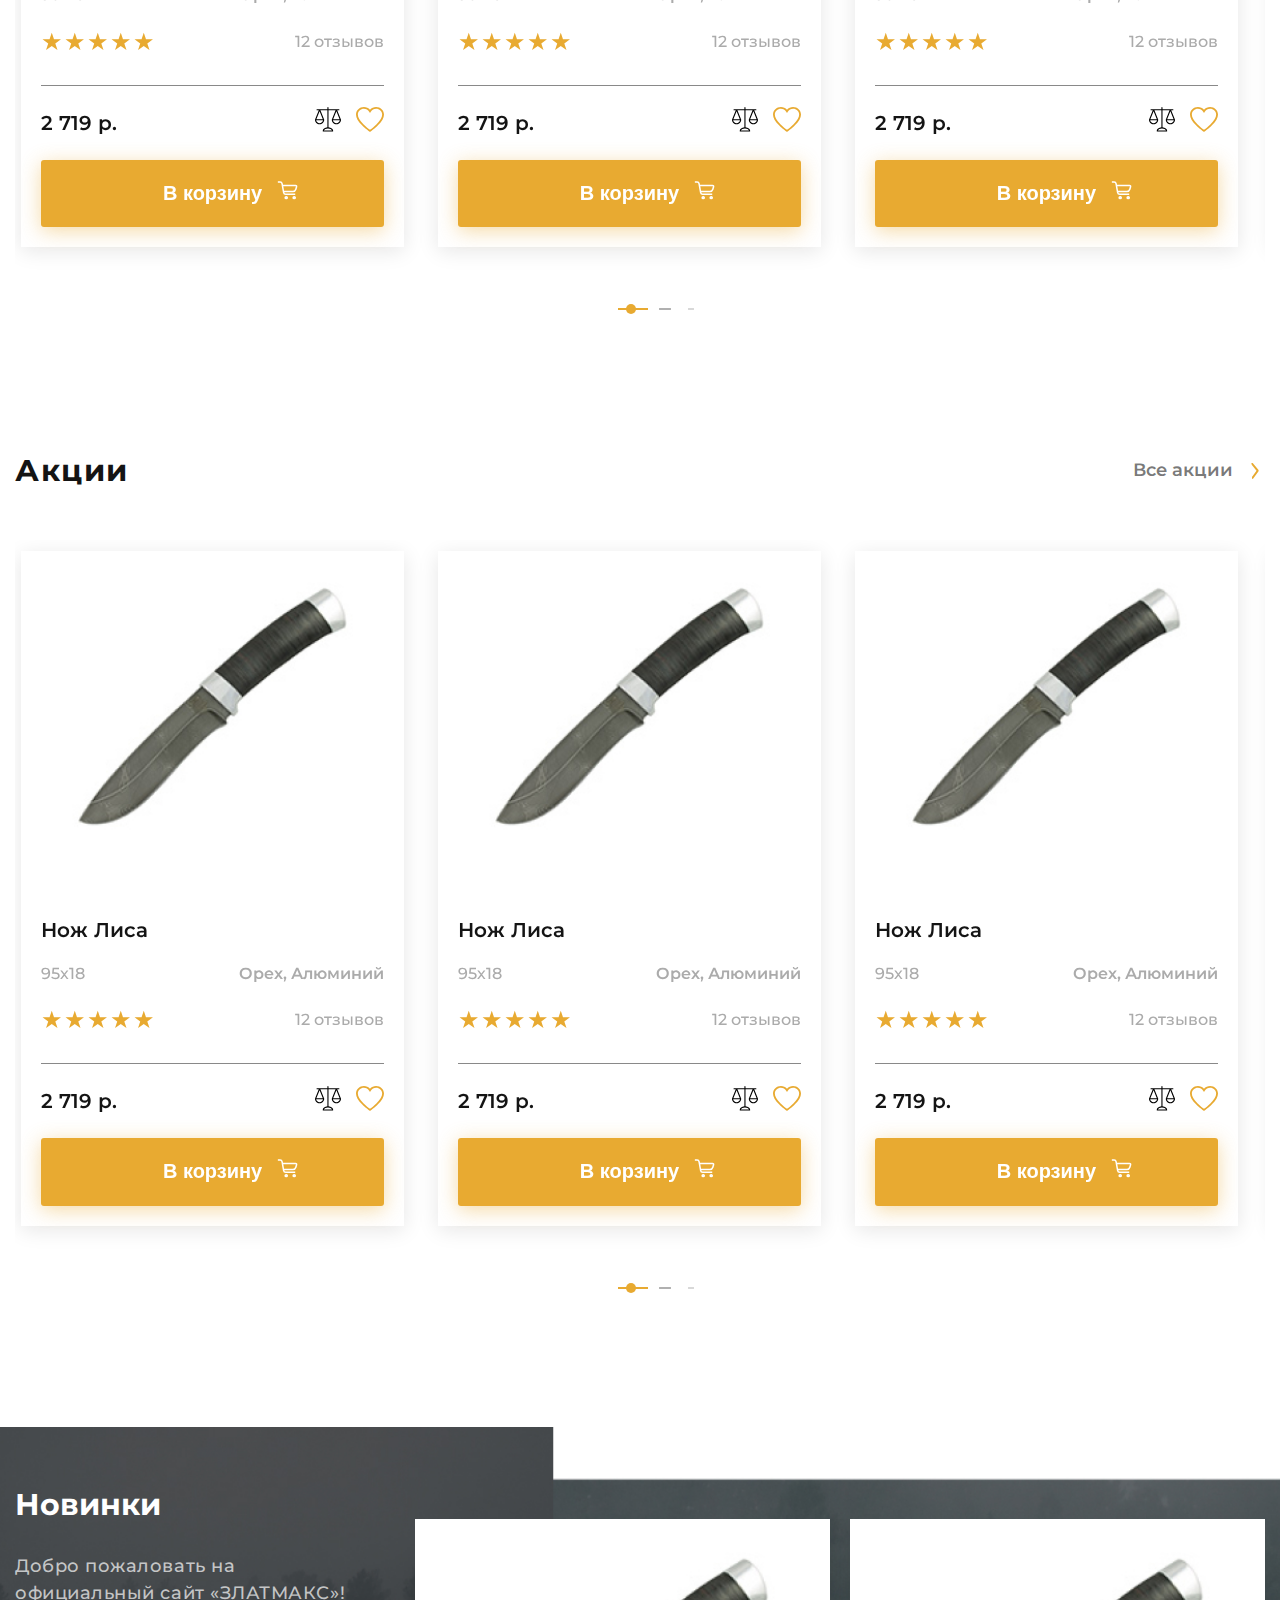
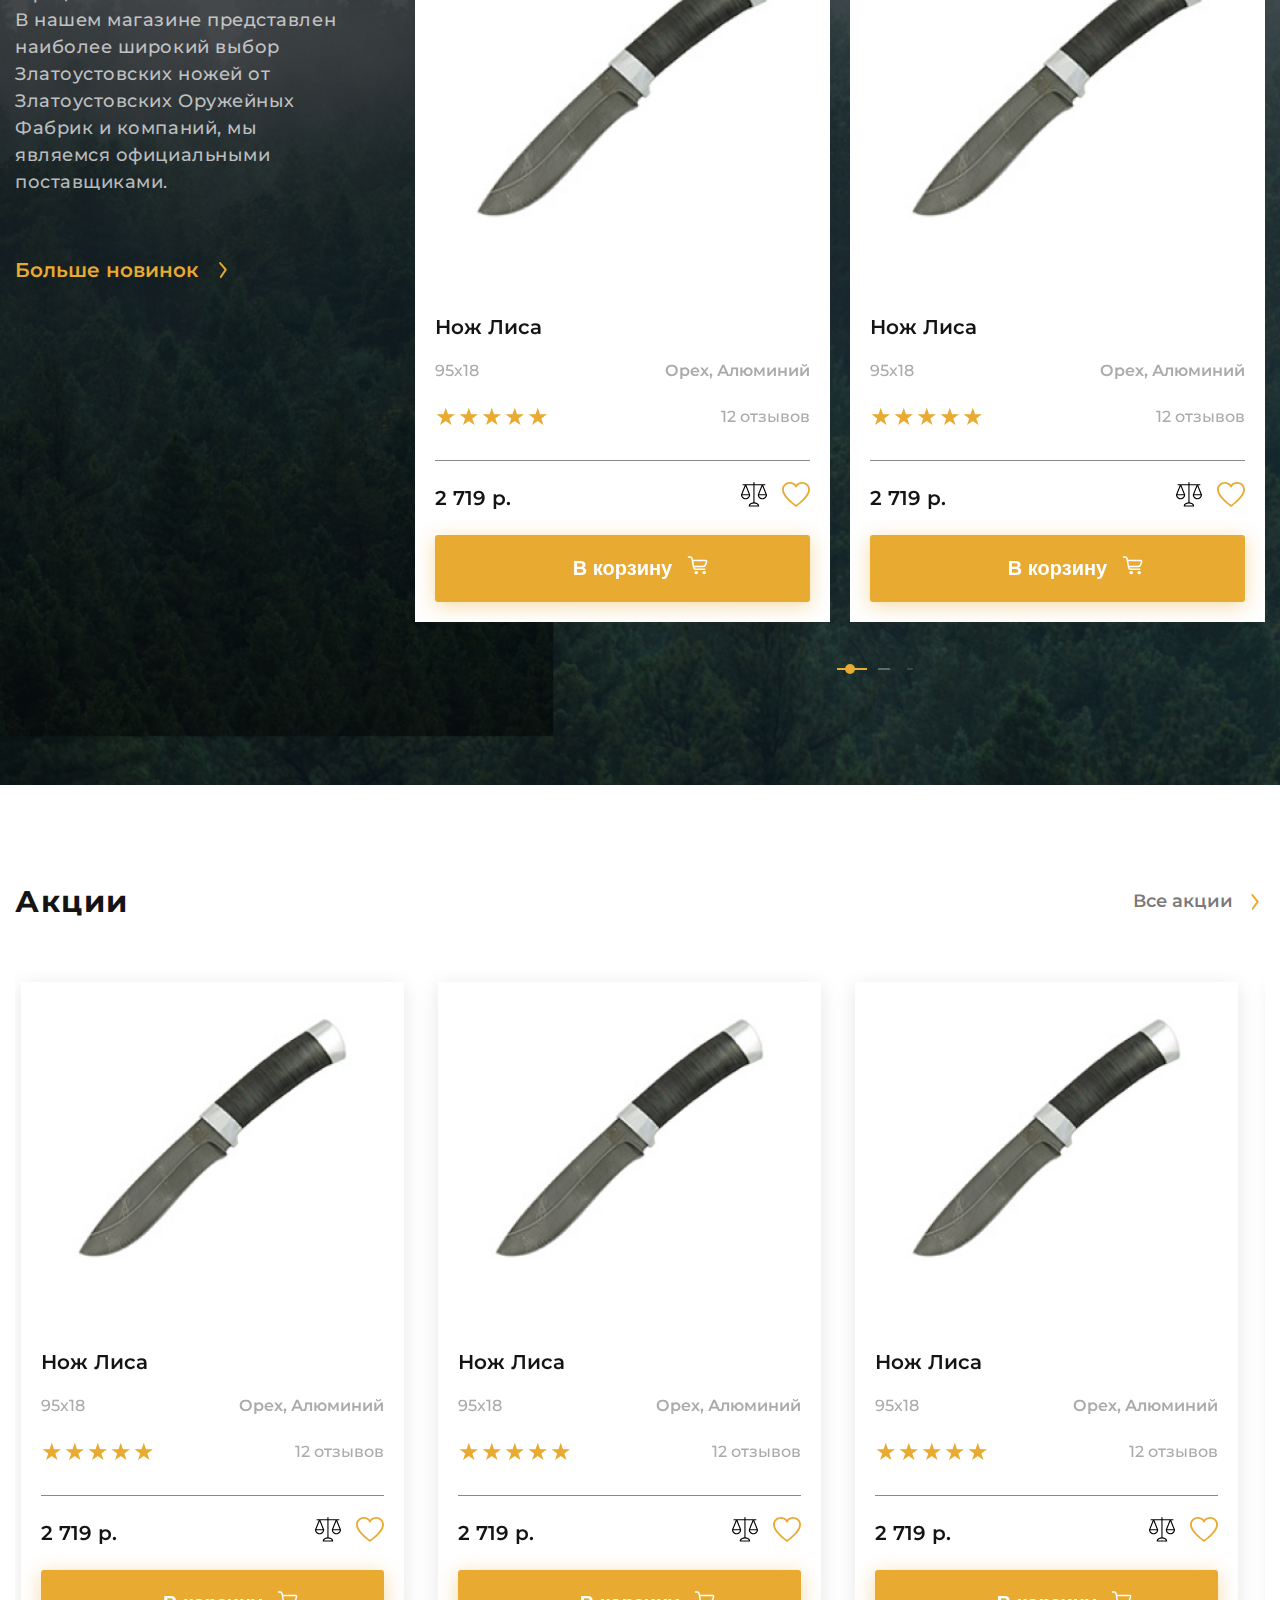
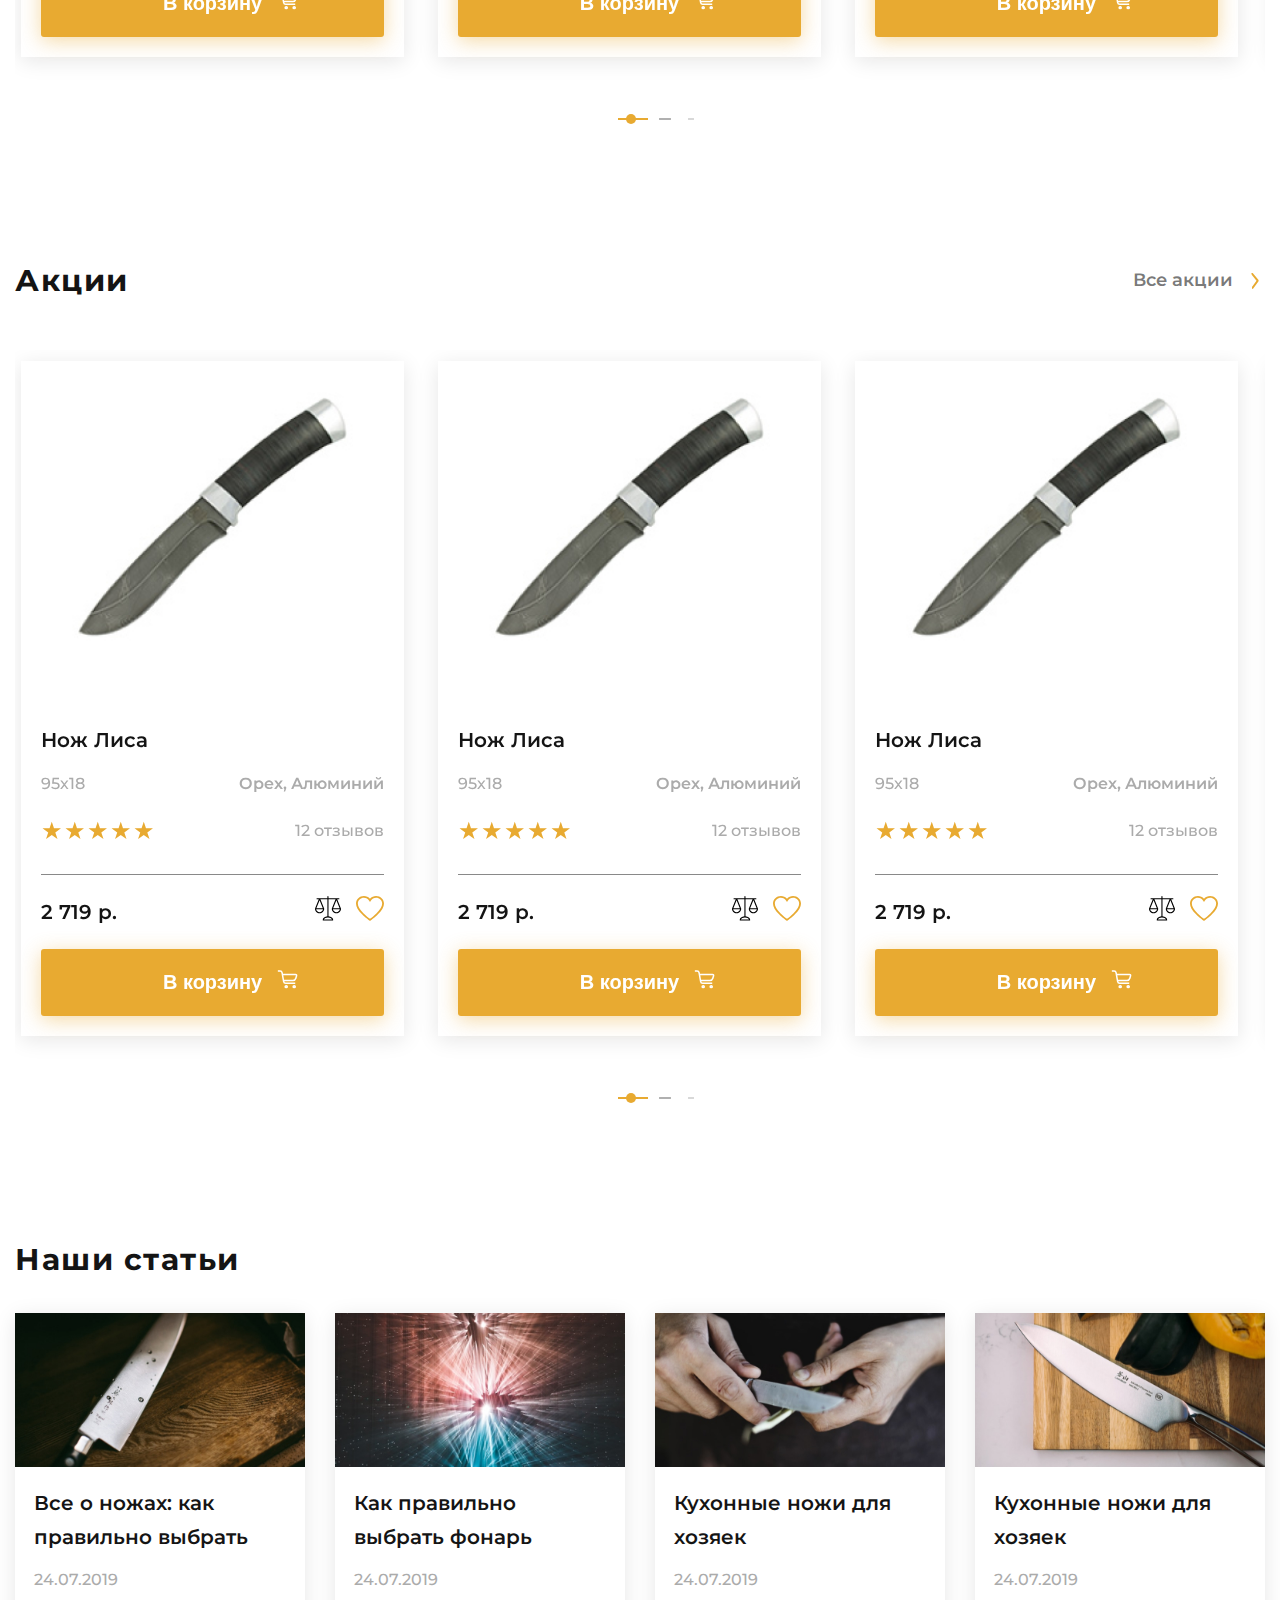
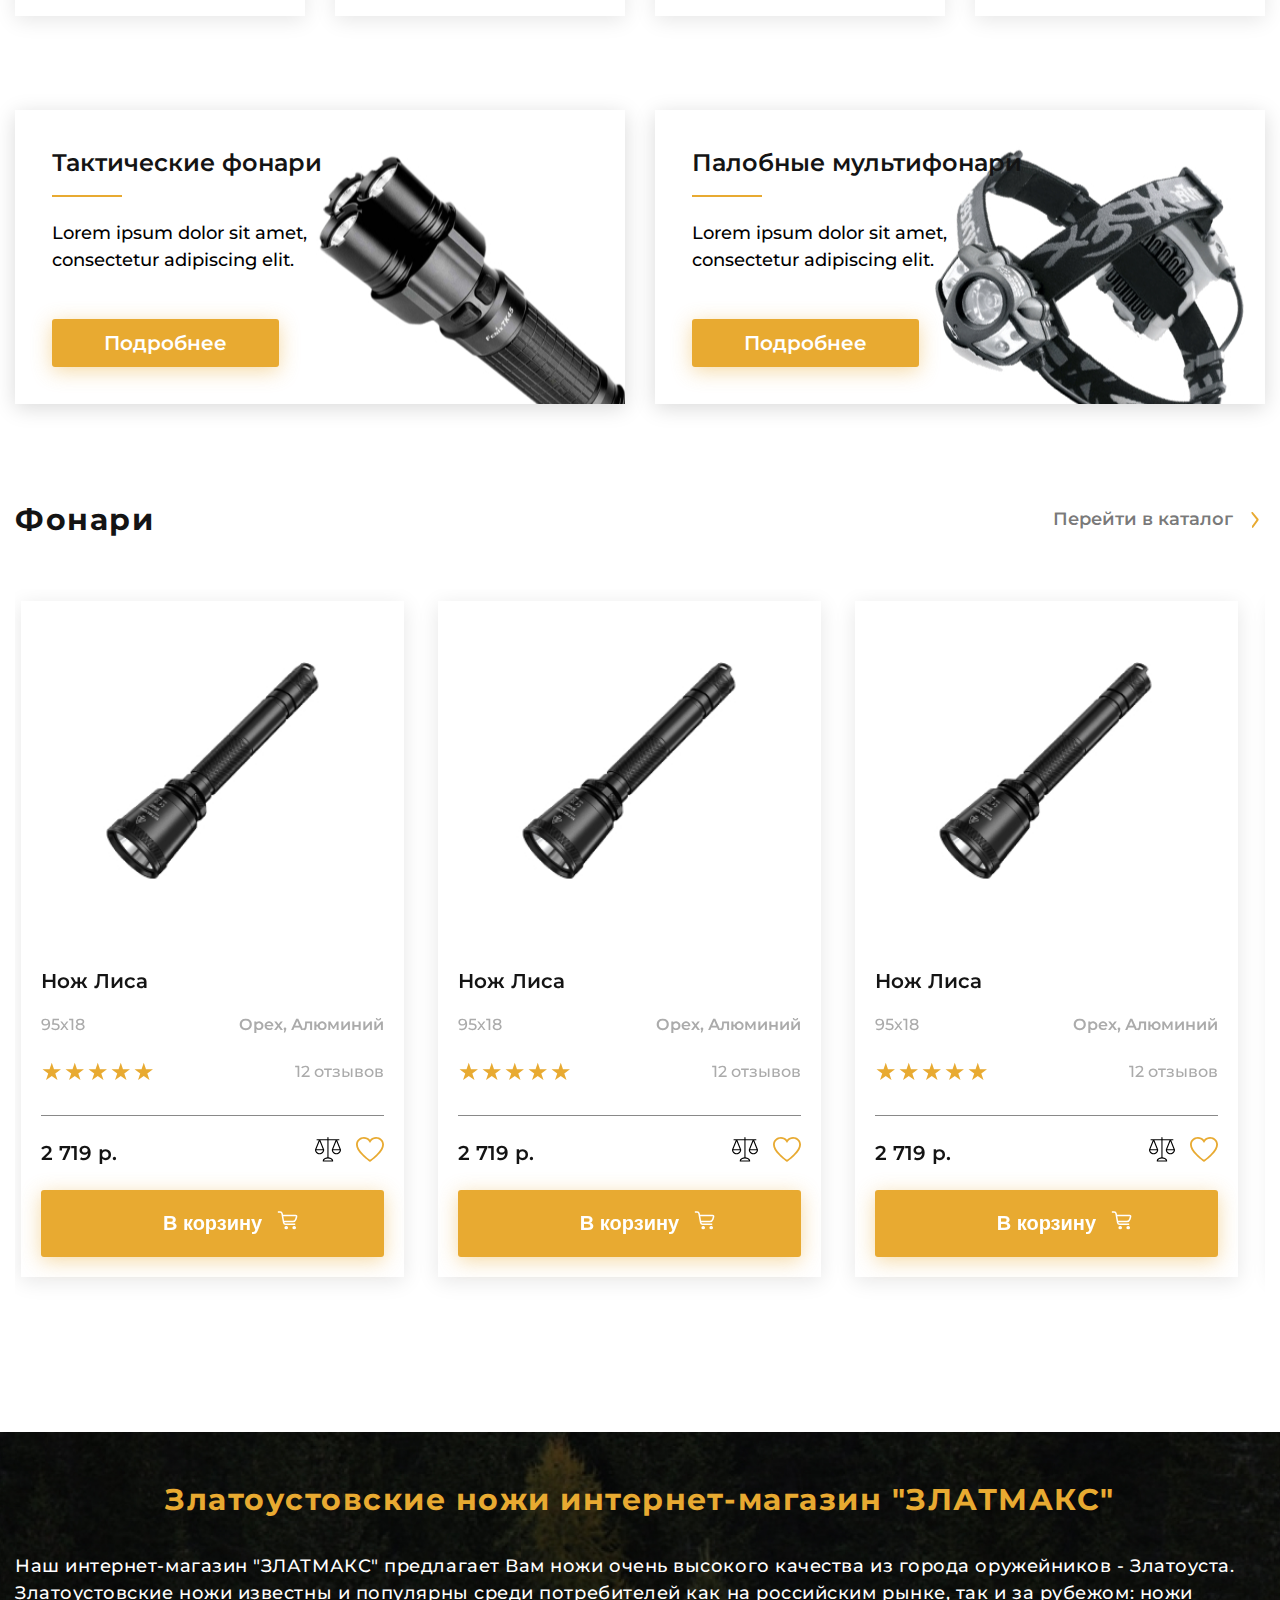
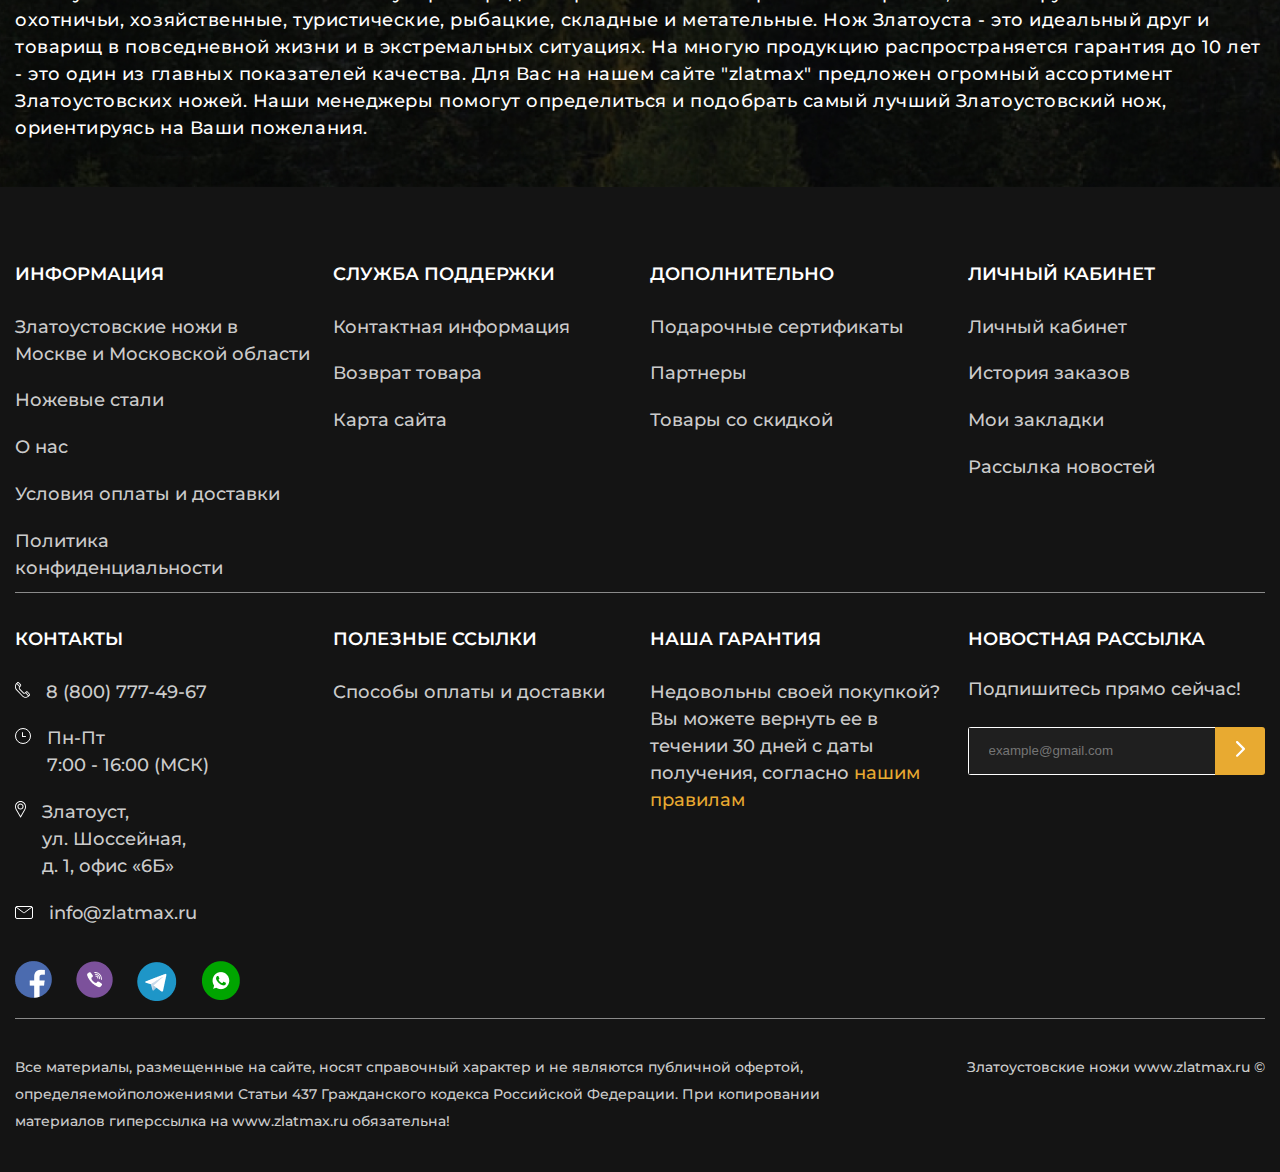
==== commit 1736c2c3: "Online-store" ====
--- a/index.html
+++ b/index.html
@@ -4,7 +4,24 @@
     <meta charset="UTF-8" />
     <meta http-equiv="X-UA-Compatible" content="IE=edge" />
     <meta name="viewport" content="width=device-width, initial-scale=1.0" />
-
+    <link
+      rel="apple-touch-icon"
+      sizes="180x180"
+      href="/Img/apple-touch-icon.png"
+    />
+    <link
+      rel="icon"
+      type="image/png"
+      sizes="32x32"
+      href="/Img/favicon-32x32.png"
+    />
+    <link
+      rel="icon"
+      type="image/png"
+      sizes="16x16"
+      href="/Img/favicon-16x16.png"
+    />
+    <link rel="manifest" href="/site.webmanifest" />
     <link
       href="https://fonts.googleapis.com/css?family=Montserrat:500,600,700&display=swap"
       rel="stylesheet"
@@ -13,10 +30,17 @@
       rel="stylesheet"
       href="https://cdn.jsdelivr.net/npm/swiper@9/swiper-bundle.min.css"
     />
-    <link rel="stylesheet" href="Styles/Wrapper.css" />
-    <link rel="stylesheet" href="Styles/Header.css" />
-    <link rel="stylesheet" href="Styles/Main/Main-block.css" />
-    <title>ZLATMAX</title>
+    <link rel="stylesheet" href="Common-styles/Wrapper.css" />
+    <link rel="stylesheet" href="Common-styles/Common-blocks.css" />
+    <link rel="stylesheet" href="Common-styles/Header.css" />
+    <link rel="stylesheet" href="Styles-index.html/Main-block.css" />
+    <link rel="stylesheet" href="Styles-index.html/Catalog-cards.css" />
+    <link rel="stylesheet" href="Styles-index.html/Products-slider.css" />
+    <link rel="stylesheet" href="Styles-index.html/New-products.css" />
+    <link rel="stylesheet" href="Styles-index.html/Articles.css" />
+    <link rel="stylesheet" href="Styles-index.html/Products-block.css" />
+    <link rel="stylesheet" href="Common-styles/Footer.css" />
+    <title>zlatmax</title>
   </head>
   <body>
     <div class="wrapper">
@@ -276,7 +300,7 @@
                       <ul class="sub-menu-catalog__list">
                         <li class="sub-menu-catalog__item">
                           <a
-                            href="#"
+                            href="catalog.html"
                             class="sub-menu-catalog__link hover_underline"
                             >Разделочные ножи</a
                           >
@@ -951,12 +975,2208 @@
             </div>
           </div>
         </section>
+        <section class="catalog-cards">
+          <div class="catalog-cards__container">
+            <div class="catalog-cards__content">
+              <div class="catalog-cards__item item-catalog-cards">
+                <div class="item-catalog-cards__content">
+                  <h3 class="item-catalog-cards__title">
+                    <a href="#" class="item-catalog-cards__link-title"
+                      >Каталог ножей</a
+                    >
+                  </h3>
+                  <ul class="item-catalog-cards__list">
+                    <li class="item-catalog-cards__item">
+                      <a href="#" class="item-catalog-cards__link"
+                        >Разделочные
+                      </a>
+                    </li>
+                    <li class="item-catalog-cards__item">
+                      <a href="#" class="item-catalog-cards__link"
+                        >Туристические
+                      </a>
+                    </li>
+                    <li class="item-catalog-cards__item">
+                      <a href="#" class="item-catalog-cards__link"
+                        >Охотничьи
+                      </a>
+                    </li>
+                  </ul>
+                </div>
+                <div class="item-catalog-cards__image">
+                  <img src="Img/Catalog-cards/01.jpg" alt="Knife" />
+                </div>
+              </div>
+              <div class="catalog-cards__item item-catalog-cards">
+                <div class="item-catalog-cards__content">
+                  <h3 class="item-catalog-cards__title">
+                    <a href="#" class="item-catalog-cards__link-title"
+                      >Среднеклинковое оружие</a
+                    >
+                  </h3>
+                  <ul class="item-catalog-cards__list">
+                    <li class="item-catalog-cards__item">
+                      <a href="#" class="item-catalog-cards__link"
+                        >Разделочные
+                      </a>
+                    </li>
+                    <li class="item-catalog-cards__item">
+                      <a href="#" class="item-catalog-cards__link"
+                        >Туристические
+                      </a>
+                    </li>
+                    <li class="item-catalog-cards__item">
+                      <a href="#" class="item-catalog-cards__link"
+                        >Охотничьи
+                      </a>
+                    </li>
+                  </ul>
+                </div>
+                <div class="item-catalog-cards__image">
+                  <img src="Img/Catalog-cards/02.jpg" alt="Knife" />
+                </div>
+              </div>
+              <div class="catalog-cards__item item-catalog-cards">
+                <div class="item-catalog-cards__content">
+                  <h3 class="item-catalog-cards__title">
+                    <a href="#" class="item-catalog-cards__link-title"
+                      >Длинноклинковое оружие</a
+                    >
+                  </h3>
+                  <ul class="item-catalog-cards__list">
+                    <li class="item-catalog-cards__item">
+                      <a href="#" class="item-catalog-cards__link"
+                        >Разделочные
+                      </a>
+                    </li>
+                    <li class="item-catalog-cards__item">
+                      <a href="#" class="item-catalog-cards__link"
+                        >Туристические
+                      </a>
+                    </li>
+                    <li class="item-catalog-cards__item">
+                      <a href="#" class="item-catalog-cards__link"
+                        >Охотничьи
+                      </a>
+                    </li>
+                  </ul>
+                </div>
+                <div class="item-catalog-cards__image">
+                  <img src="Img/Catalog-cards/03.jpg" alt="Knife" />
+                </div>
+              </div>
+              <div class="catalog-cards__item item-catalog-cards">
+                <div class="item-catalog-cards__content">
+                  <h3 class="item-catalog-cards__title">
+                    <a href="#" class="item-catalog-cards__link-title"
+                      >Сувенирные изделия</a
+                    >
+                  </h3>
+                  <ul class="item-catalog-cards__list">
+                    <li class="item-catalog-cards__item">
+                      <a href="#" class="item-catalog-cards__link"
+                        >Разделочные
+                      </a>
+                    </li>
+                    <li class="item-catalog-cards__item">
+                      <a href="#" class="item-catalog-cards__link"
+                        >Туристические
+                      </a>
+                    </li>
+                    <li class="item-catalog-cards__item">
+                      <a href="#" class="item-catalog-cards__link"
+                        >Охотничьи
+                      </a>
+                    </li>
+                  </ul>
+                </div>
+                <div class="item-catalog-cards__image">
+                  <img src="Img/Catalog-cards/04.jpg" alt="Knife" />
+                </div>
+              </div>
+              <div class="catalog-cards__item item-catalog-cards">
+                <div class="item-catalog-cards__content">
+                  <h3 class="item-catalog-cards__title">
+                    <a href="#" class="item-catalog-cards__link-title"
+                      >Сопутствующие товары</a
+                    >
+                  </h3>
+                  <ul class="item-catalog-cards__list">
+                    <li class="item-catalog-cards__item">
+                      <a href="#" class="item-catalog-cards__link"
+                        >Разделочные
+                      </a>
+                    </li>
+                    <li class="item-catalog-cards__item">
+                      <a href="#" class="item-catalog-cards__link"
+                        >Туристические
+                      </a>
+                    </li>
+                    <li class="item-catalog-cards__item">
+                      <a href="#" class="item-catalog-cards__link"
+                        >Охотничьи
+                      </a>
+                    </li>
+                  </ul>
+                </div>
+                <div class="item-catalog-cards__image">
+                  <img src="Img/Catalog-cards/05.jpg" alt="Knife" />
+                </div>
+              </div>
+              <div class="catalog-cards__item item-catalog-cards">
+                <div class="item-catalog-cards__content">
+                  <h3 class="item-catalog-cards__title">
+                    <a href="#" class="item-catalog-cards__link-title"
+                      >Ножевая мастерская</a
+                    >
+                  </h3>
+                  <ul class="item-catalog-cards__list">
+                    <li class="item-catalog-cards__item">
+                      <a href="#" class="item-catalog-cards__link"
+                        >Разделочные
+                      </a>
+                    </li>
+                    <li class="item-catalog-cards__item">
+                      <a href="#" class="item-catalog-cards__link"
+                        >Туристические
+                      </a>
+                    </li>
+                    <li class="item-catalog-cards__item">
+                      <a href="#" class="item-catalog-cards__link"
+                        >Охотничьи
+                      </a>
+                    </li>
+                  </ul>
+                </div>
+                <div class="item-catalog-cards__image">
+                  <img src="Img/Catalog-cards/06.jpg" alt="Knife" />
+                </div>
+              </div>
+            </div>
+          </div>
+        </section>
+        <section class="products-slider">
+          <div class="products-slider__container">
+            <div class="products-slider__content">
+              <div class="products-slider__header header">
+                <h2 class="header__title">Хиты продаж</h2>
+                <a href="#" class="header__more">Перейти в каталог</a>
+              </div>
+              <div class="products-slider__slider swiper">
+                <div class="products-slider__swiper swiper-wrapper">
+                  <div class="products-slider__slide swiper-slide">
+                    <article class="products-card">
+                      <div class="products-card__image-container-01">
+                        <a href="#" class="products-card__image">
+                          <img src="Img/Product-card/01.jpg" alt="Knife" />
+                        </a>
+                      </div>
+                      <div class="products-card__content">
+                        <h4 class="products-card__title">
+                          <a href="#" class="products-card__link-title"
+                            >Нож Лиса</a
+                          >
+                        </h4>
+                        <div class="products-card__info info-product-card">
+                          <div class="info-product-card__size">95х18</div>
+                          <div class="info-product-card__materials">
+                            Орех, Алюминий
+                          </div>
+                        </div>
+                        <div class="product-card__rating rating">
+                          <div class="rating__content">
+                            <div class="rating__stars">
+                              <span class="star" data-value="1">&#9733;</span>
+                              <span class="star" data-value="2">&#9733;</span>
+                              <span class="star" data-value="3">&#9733;</span>
+                              <span class="star" data-value="4">&#9733;</span>
+                              <span class="star" data-value="5">&#9733;</span>
+                            </div>
+                            <div class="rating__info">12 отзывов</div>
+                          </div>
+                        </div>
+                        <div class="products-card__footer">
+                          <div class="products-card__price">2 719 р.</div>
+                          <a href="#" class="products-card__compare">
+                            <img src="Img/Incons/Compare.svg" alt="Compare" />
+                          </a>
+                          <a href="#" class="products-card__favourite">
+                            <img
+                              src="Img/Incons/Favourite-yellow.svg"
+                              alt="Favourite"
+                            />
+                          </a>
+                        </div>
+                        <button type="button" class="product-card__cart button">
+                          <span>В корзину</span>
+                        </button>
+                      </div>
+                    </article>
+                  </div>
+                  <div class="products-slider__slide swiper-slide">
+                    <article class="products-card">
+                      <div class="products-card__image-container-01">
+                        <a href="#" class="products-card__image">
+                          <img src="Img/Product-card/01.jpg" alt="Knife" />
+                        </a>
+                      </div>
+                      <div class="products-card__content">
+                        <h4 class="products-card__title">
+                          <a href="#" class="products-card__link-title"
+                            >Нож Лиса</a
+                          >
+                        </h4>
+                        <div class="products-card__info info-product-card">
+                          <div class="info-product-card__size">95х18</div>
+                          <div class="info-product-card__materials">
+                            Орех, Алюминий
+                          </div>
+                        </div>
+                        <div class="product-card__rating rating">
+                          <div class="rating__content">
+                            <div class="rating__stars">
+                              <span class="star" data-value="1">&#9733;</span>
+                              <span class="star" data-value="2">&#9733;</span>
+                              <span class="star" data-value="3">&#9733;</span>
+                              <span class="star" data-value="4">&#9733;</span>
+                              <span class="star" data-value="5">&#9733;</span>
+                            </div>
+                            <div class="rating__info">12 отзывов</div>
+                          </div>
+                        </div>
+                        <div class="products-card__footer">
+                          <div class="products-card__price">2 719 р.</div>
+                          <a href="#" class="products-card__compare">
+                            <img src="Img/Incons/Compare.svg" alt="Compare" />
+                          </a>
+                          <a href="#" class="products-card__favourite">
+                            <img
+                              src="Img/Incons/Favourite-yellow.svg"
+                              alt="Favourite"
+                            />
+                          </a>
+                        </div>
+                        <button type="button" class="product-card__cart button">
+                          <span>В корзину</span>
+                        </button>
+                      </div>
+                    </article>
+                  </div>
+                  <div class="products-slider__slide swiper-slide">
+                    <article class="products-card">
+                      <div class="products-card__image-container-01">
+                        <a href="#" class="products-card__image">
+                          <img src="Img/Product-card/01.jpg" alt="Knife" />
+                        </a>
+                      </div>
+                      <div class="products-card__content">
+                        <h4 class="products-card__title">
+                          <a href="#" class="products-card__link-title"
+                            >Нож Лиса</a
+                          >
+                        </h4>
+                        <div class="products-card__info info-product-card">
+                          <div class="info-product-card__size">95х18</div>
+                          <div class="info-product-card__materials">
+                            Орех, Алюминий
+                          </div>
+                        </div>
+                        <div class="product-card__rating rating">
+                          <div class="rating__content">
+                            <div class="rating__stars">
+                              <span class="star" data-value="1">&#9733;</span>
+                              <span class="star" data-value="2">&#9733;</span>
+                              <span class="star" data-value="3">&#9733;</span>
+                              <span class="star" data-value="4">&#9733;</span>
+                              <span class="star" data-value="5">&#9733;</span>
+                            </div>
+                            <div class="rating__info">12 отзывов</div>
+                          </div>
+                        </div>
+                        <div class="products-card__footer">
+                          <div class="products-card__price">2 719 р.</div>
+                          <a href="#" class="products-card__compare">
+                            <img src="Img/Incons/Compare.svg" alt="Compare" />
+                          </a>
+                          <a href="#" class="products-card__favourite">
+                            <img
+                              src="Img/Incons/Favourite-yellow.svg"
+                              alt="Favourite"
+                            />
+                          </a>
+                        </div>
+                        <button type="button" class="product-card__cart button">
+                          <span>В корзину</span>
+                        </button>
+                      </div>
+                    </article>
+                  </div>
+                  <div class="products-slider__slide swiper-slide">
+                    <article class="products-card">
+                      <div class="products-card__image-container-01">
+                        <a href="#" class="products-card__image">
+                          <img src="Img/Product-card/01.jpg" alt="Knife" />
+                        </a>
+                      </div>
+                      <div class="products-card__content">
+                        <h4 class="products-card__title">
+                          <a href="#" class="products-card__link-title"
+                            >Нож Лиса</a
+                          >
+                        </h4>
+                        <div class="products-card__info info-product-card">
+                          <div class="info-product-card__size">95х18</div>
+                          <div class="info-product-card__materials">
+                            Орех, Алюминий
+                          </div>
+                        </div>
+                        <div class="product-card__rating rating">
+                          <div class="rating__content">
+                            <div class="rating__stars">
+                              <span class="star" data-value="1">&#9733;</span>
+                              <span class="star" data-value="2">&#9733;</span>
+                              <span class="star" data-value="3">&#9733;</span>
+                              <span class="star" data-value="4">&#9733;</span>
+                              <span class="star" data-value="5">&#9733;</span>
+                            </div>
+                            <div class="rating__info">12 отзывов</div>
+                          </div>
+                        </div>
+                        <div class="products-card__footer">
+                          <div class="products-card__price">2 719 р.</div>
+                          <a href="#" class="products-card__compare">
+                            <img src="Img/Incons/Compare.svg" alt="Compare" />
+                          </a>
+                          <a href="#" class="products-card__favourite">
+                            <img
+                              src="Img/Incons/Favourite-yellow.svg"
+                              alt="Favourite"
+                            />
+                          </a>
+                        </div>
+                        <button type="button" class="product-card__cart button">
+                          <span>В корзину</span>
+                        </button>
+                      </div>
+                    </article>
+                  </div>
+                </div>
+                <div class="products-slider__dotts dotts"></div>
+              </div>
+            </div>
+          </div>
+        </section>
+        <section class="new-products">
+          <div class="new-products__container">
+            <div class="new-products__content">
+              <div class="new-products__info">
+                <h2 class="new-products__title">Новинки</h2>
+                <p class="new-products__text">
+                  Добро пожаловать на официальный сайт «ЗЛАТМАКС»! В нашем
+                  магазине представлен наиболее широкий выбор Златоустовских
+                  ножей от Златоустовских Оружейных Фабрик и компаний, мы
+                  являемся официальными поставщиками.
+                </p>
+                <a href="#" class="new-products__link">Больше новинок</a>
+              </div>
+              <div class="new-products__cards">
+                <div class="new-products__slider swiper">
+                  <div class="new-products__swiper swiper-wrapper">
+                    <div class="new-products__slide swiper-slide">
+                      <article class="products-card">
+                        <div class="products-card__image-container-01">
+                          <a href="#" class="products-card__image">
+                            <img src="Img/Product-card/01.jpg" alt="Knife" />
+                          </a>
+                        </div>
+                        <div class="products-card__content">
+                          <h4 class="products-card__title">
+                            <a href="#" class="products-card__link-title"
+                              >Нож Лиса</a
+                            >
+                          </h4>
+                          <div class="products-card__info info-product-card">
+                            <div class="info-product-card__size">95х18</div>
+                            <div class="info-product-card__materials">
+                              Орех, Алюминий
+                            </div>
+                          </div>
+                          <div class="product-card__rating rating">
+                            <div class="rating__content">
+                              <div class="rating__stars">
+                                <span class="star" data-value="1">&#9733;</span>
+                                <span class="star" data-value="2">&#9733;</span>
+                                <span class="star" data-value="3">&#9733;</span>
+                                <span class="star" data-value="4">&#9733;</span>
+                                <span class="star" data-value="5">&#9733;</span>
+                              </div>
+                              <div class="rating__info">12 отзывов</div>
+                            </div>
+                          </div>
+                          <div class="products-card__footer">
+                            <div class="products-card__price">2 719 р.</div>
+                            <a href="#" class="products-card__compare">
+                              <img src="Img/Incons/Compare.svg" alt="Compare" />
+                            </a>
+                            <a href="#" class="products-card__favourite">
+                              <img
+                                src="Img/Incons/Favourite-yellow.svg"
+                                alt="Favourite"
+                              />
+                            </a>
+                          </div>
+                          <button
+                            type="button"
+                            class="product-card__cart button"
+                          >
+                            <span>В корзину</span>
+                          </button>
+                        </div>
+                      </article>
+                    </div>
+                    <div class="new-products__slide swiper-slide">
+                      <article class="products-card">
+                        <div class="products-card__image-container-01">
+                          <a href="#" class="products-card__image">
+                            <img src="Img/Product-card/01.jpg" alt="Knife" />
+                          </a>
+                        </div>
+                        <div class="products-card__content">
+                          <h4 class="products-card__title">
+                            <a href="#" class="products-card__link-title"
+                              >Нож Лиса</a
+                            >
+                          </h4>
+                          <div class="products-card__info info-product-card">
+                            <div class="info-product-card__size">95х18</div>
+                            <div class="info-product-card__materials">
+                              Орех, Алюминий
+                            </div>
+                          </div>
+                          <div class="product-card__rating rating">
+                            <div class="rating__content">
+                              <div class="rating__stars">
+                                <span class="star" data-value="1">&#9733;</span>
+                                <span class="star" data-value="2">&#9733;</span>
+                                <span class="star" data-value="3">&#9733;</span>
+                                <span class="star" data-value="4">&#9733;</span>
+                                <span class="star" data-value="5">&#9733;</span>
+                              </div>
+                              <div class="rating__info">12 отзывов</div>
+                            </div>
+                          </div>
+                          <div class="products-card__footer">
+                            <div class="products-card__price">2 719 р.</div>
+                            <a href="#" class="products-card__compare">
+                              <img src="Img/Incons/Compare.svg" alt="Compare" />
+                            </a>
+                            <a href="#" class="products-card__favourite">
+                              <img
+                                src="Img/Incons/Favourite-yellow.svg"
+                                alt="Favourite"
+                              />
+                            </a>
+                          </div>
+                          <button
+                            type="button"
+                            class="product-card__cart button"
+                          >
+                            <span>В корзину</span>
+                          </button>
+                        </div>
+                      </article>
+                    </div>
+                    <div class="new-products__slide swiper-slide">
+                      <article class="products-card">
+                        <div class="products-card__image-container-01">
+                          <a href="#" class="products-card__image">
+                            <img src="Img/Product-card/01.jpg" alt="Knife" />
+                          </a>
+                        </div>
+                        <div class="products-card__content">
+                          <h4 class="products-card__title">
+                            <a href="#" class="products-card__link-title"
+                              >Нож Лиса</a
+                            >
+                          </h4>
+                          <div class="products-card__info info-product-card">
+                            <div class="info-product-card__size">95х18</div>
+                            <div class="info-product-card__materials">
+                              Орех, Алюминий
+                            </div>
+                          </div>
+                          <div class="product-card__rating rating">
+                            <div class="rating__content">
+                              <div class="rating__stars">
+                                <span class="star" data-value="1">&#9733;</span>
+                                <span class="star" data-value="2">&#9733;</span>
+                                <span class="star" data-value="3">&#9733;</span>
+                                <span class="star" data-value="4">&#9733;</span>
+                                <span class="star" data-value="5">&#9733;</span>
+                              </div>
+                              <div class="rating__info">12 отзывов</div>
+                            </div>
+                          </div>
+                          <div class="products-card__footer">
+                            <div class="products-card__price">2 719 р.</div>
+                            <a href="#" class="products-card__compare">
+                              <img src="Img/Incons/Compare.svg" alt="Compare" />
+                            </a>
+                            <a href="#" class="products-card__favourite">
+                              <img
+                                src="Img/Incons/Favourite-yellow.svg"
+                                alt="Favourite"
+                              />
+                            </a>
+                          </div>
+                          <button
+                            type="button"
+                            class="product-card__cart button"
+                          >
+                            <span>В корзину</span>
+                          </button>
+                        </div>
+                      </article>
+                    </div>
+                  </div>
+                  <div class="new-products__dotts dotts"></div>
+                </div>
+              </div>
+            </div>
+          </div>
+        </section>
+        <section class="products-slider">
+          <div class="products-slider__container">
+            <div class="products-slider__content products-slider__content_top">
+              <div class="products-slider__header header">
+                <h2 class="header__title">Акции</h2>
+                <a href="#" class="header__more">Все акции</a>
+              </div>
+              <div class="products-slider__slider swiper">
+                <div class="products-slider__swiper swiper-wrapper">
+                  <div class="products-slider__slide swiper-slide">
+                    <article class="products-card">
+                      <div class="products-card__image-container-01">
+                        <a href="#" class="products-card__image">
+                          <img src="Img/Product-card/01.jpg" alt="Knife" />
+                        </a>
+                      </div>
+                      <div class="products-card__content">
+                        <h4 class="products-card__title">
+                          <a href="#" class="products-card__link-title"
+                            >Нож Лиса</a
+                          >
+                        </h4>
+                        <div class="products-card__info info-product-card">
+                          <div class="info-product-card__size">95х18</div>
+                          <div class="info-product-card__materials">
+                            Орех, Алюминий
+                          </div>
+                        </div>
+                        <div class="product-card__rating rating">
+                          <div class="rating__content">
+                            <div class="rating__stars">
+                              <span class="star" data-value="1">&#9733;</span>
+                              <span class="star" data-value="2">&#9733;</span>
+                              <span class="star" data-value="3">&#9733;</span>
+                              <span class="star" data-value="4">&#9733;</span>
+                              <span class="star" data-value="5">&#9733;</span>
+                            </div>
+                            <div class="rating__info">12 отзывов</div>
+                          </div>
+                        </div>
+                        <div class="products-card__footer">
+                          <div class="products-card__price">2 719 р.</div>
+                          <a href="#" class="products-card__compare">
+                            <img src="Img/Incons/Compare.svg" alt="Compare" />
+                          </a>
+                          <a href="#" class="products-card__favourite">
+                            <img
+                              src="Img/Incons/Favourite-yellow.svg"
+                              alt="Favourite"
+                            />
+                          </a>
+                        </div>
+                        <button type="button" class="product-card__cart button">
+                          <span>В корзину</span>
+                        </button>
+                      </div>
+                    </article>
+                  </div>
+                  <div class="products-slider__slide swiper-slide">
+                    <article class="products-card">
+                      <div class="products-card__image-container-01">
+                        <a href="#" class="products-card__image">
+                          <img src="Img/Product-card/01.jpg" alt="Knife" />
+                        </a>
+                      </div>
+                      <div class="products-card__content">
+                        <h4 class="products-card__title">
+                          <a href="#" class="products-card__link-title"
+                            >Нож Лиса</a
+                          >
+                        </h4>
+                        <div class="products-card__info info-product-card">
+                          <div class="info-product-card__size">95х18</div>
+                          <div class="info-product-card__materials">
+                            Орех, Алюминий
+                          </div>
+                        </div>
+                        <div class="product-card__rating rating">
+                          <div class="rating__content">
+                            <div class="rating__stars">
+                              <span class="star" data-value="1">&#9733;</span>
+                              <span class="star" data-value="2">&#9733;</span>
+                              <span class="star" data-value="3">&#9733;</span>
+                              <span class="star" data-value="4">&#9733;</span>
+                              <span class="star" data-value="5">&#9733;</span>
+                            </div>
+                            <div class="rating__info">12 отзывов</div>
+                          </div>
+                        </div>
+                        <div class="products-card__footer">
+                          <div class="products-card__price">2 719 р.</div>
+                          <a href="#" class="products-card__compare">
+                            <img src="Img/Incons/Compare.svg" alt="Compare" />
+                          </a>
+                          <a href="#" class="products-card__favourite">
+                            <img
+                              src="Img/Incons/Favourite-yellow.svg"
+                              alt="Favourite"
+                            />
+                          </a>
+                        </div>
+                        <button type="button" class="product-card__cart button">
+                          <span>В корзину</span>
+                        </button>
+                      </div>
+                    </article>
+                  </div>
+                  <div class="products-slider__slide swiper-slide">
+                    <article class="products-card">
+                      <div class="products-card__image-container-01">
+                        <a href="#" class="products-card__image">
+                          <img src="Img/Product-card/01.jpg" alt="Knife" />
+                        </a>
+                      </div>
+                      <div class="products-card__content">
+                        <h4 class="products-card__title">
+                          <a href="#" class="products-card__link-title"
+                            >Нож Лиса</a
+                          >
+                        </h4>
+                        <div class="products-card__info info-product-card">
+                          <div class="info-product-card__size">95х18</div>
+                          <div class="info-product-card__materials">
+                            Орех, Алюминий
+                          </div>
+                        </div>
+                        <div class="product-card__rating rating">
+                          <div class="rating__content">
+                            <div class="rating__stars">
+                              <span class="star" data-value="1">&#9733;</span>
+                              <span class="star" data-value="2">&#9733;</span>
+                              <span class="star" data-value="3">&#9733;</span>
+                              <span class="star" data-value="4">&#9733;</span>
+                              <span class="star" data-value="5">&#9733;</span>
+                            </div>
+                            <div class="rating__info">12 отзывов</div>
+                          </div>
+                        </div>
+                        <div class="products-card__footer">
+                          <div class="products-card__price">2 719 р.</div>
+                          <a href="#" class="products-card__compare">
+                            <img src="Img/Incons/Compare.svg" alt="Compare" />
+                          </a>
+                          <a href="#" class="products-card__favourite">
+                            <img
+                              src="Img/Incons/Favourite-yellow.svg"
+                              alt="Favourite"
+                            />
+                          </a>
+                        </div>
+                        <button type="button" class="product-card__cart button">
+                          <span>В корзину</span>
+                        </button>
+                      </div>
+                    </article>
+                  </div>
+                  <div class="products-slider__slide swiper-slide">
+                    <article class="products-card">
+                      <div class="products-card__image-container-01">
+                        <a href="#" class="products-card__image">
+                          <img src="Img/Product-card/01.jpg" alt="Knife" />
+                        </a>
+                      </div>
+                      <div class="products-card__content">
+                        <h4 class="products-card__title">
+                          <a href="#" class="products-card__link-title"
+                            >Нож Лиса</a
+                          >
+                        </h4>
+                        <div class="products-card__info info-product-card">
+                          <div class="info-product-card__size">95х18</div>
+                          <div class="info-product-card__materials">
+                            Орех, Алюминий
+                          </div>
+                        </div>
+                        <div class="product-card__rating rating">
+                          <div class="rating__content">
+                            <div class="rating__stars">
+                              <span class="star" data-value="1">&#9733;</span>
+                              <span class="star" data-value="2">&#9733;</span>
+                              <span class="star" data-value="3">&#9733;</span>
+                              <span class="star" data-value="4">&#9733;</span>
+                              <span class="star" data-value="5">&#9733;</span>
+                            </div>
+                            <div class="rating__info">12 отзывов</div>
+                          </div>
+                        </div>
+                        <div class="products-card__footer">
+                          <div class="products-card__price">2 719 р.</div>
+                          <a href="#" class="products-card__compare">
+                            <img src="Img/Incons/Compare.svg" alt="Compare" />
+                          </a>
+                          <a href="#" class="products-card__favourite">
+                            <img
+                              src="Img/Incons/Favourite-yellow.svg"
+                              alt="Favourite"
+                            />
+                          </a>
+                        </div>
+                        <button type="button" class="product-card__cart button">
+                          <span>В корзину</span>
+                        </button>
+                      </div>
+                    </article>
+                  </div>
+                </div>
+                <div class="products-slider__dotts dotts"></div>
+              </div>
+            </div>
+          </div>
+        </section>
+        <section class="products-slider">
+          <div class="products-slider__container">
+            <div class="products-slider__content">
+              <div class="products-slider__header header">
+                <h2 class="header__title">Акции</h2>
+                <a href="#" class="header__more">Все акции</a>
+              </div>
+              <div class="products-slider__slider swiper">
+                <div class="products-slider__swiper swiper-wrapper">
+                  <div class="products-slider__slide swiper-slide">
+                    <article class="products-card">
+                      <div class="products-card__image-container-01">
+                        <a href="#" class="products-card__image">
+                          <img src="Img/Product-card/01.jpg" alt="Knife" />
+                        </a>
+                      </div>
+                      <div class="products-card__content">
+                        <h4 class="products-card__title">
+                          <a href="#" class="products-card__link-title"
+                            >Нож Лиса</a
+                          >
+                        </h4>
+                        <div class="products-card__info info-product-card">
+                          <div class="info-product-card__size">95х18</div>
+                          <div class="info-product-card__materials">
+                            Орех, Алюминий
+                          </div>
+                        </div>
+                        <div class="product-card__rating rating">
+                          <div class="rating__content">
+                            <div class="rating__stars">
+                              <span class="star" data-value="1">&#9733;</span>
+                              <span class="star" data-value="2">&#9733;</span>
+                              <span class="star" data-value="3">&#9733;</span>
+                              <span class="star" data-value="4">&#9733;</span>
+                              <span class="star" data-value="5">&#9733;</span>
+                            </div>
+                            <div class="rating__info">12 отзывов</div>
+                          </div>
+                        </div>
+                        <div class="products-card__footer">
+                          <div class="products-card__price">2 719 р.</div>
+                          <a href="#" class="products-card__compare">
+                            <img src="Img/Incons/Compare.svg" alt="Compare" />
+                          </a>
+                          <a href="#" class="products-card__favourite">
+                            <img
+                              src="Img/Incons/Favourite-yellow.svg"
+                              alt="Favourite"
+                            />
+                          </a>
+                        </div>
+                        <button type="button" class="product-card__cart button">
+                          <span>В корзину</span>
+                        </button>
+                      </div>
+                    </article>
+                  </div>
+                  <div class="products-slider__slide swiper-slide">
+                    <article class="products-card">
+                      <div class="products-card__image-container-01">
+                        <a href="#" class="products-card__image">
+                          <img src="Img/Product-card/01.jpg" alt="Knife" />
+                        </a>
+                      </div>
+                      <div class="products-card__content">
+                        <h4 class="products-card__title">
+                          <a href="#" class="products-card__link-title"
+                            >Нож Лиса</a
+                          >
+                        </h4>
+                        <div class="products-card__info info-product-card">
+                          <div class="info-product-card__size">95х18</div>
+                          <div class="info-product-card__materials">
+                            Орех, Алюминий
+                          </div>
+                        </div>
+                        <div class="product-card__rating rating">
+                          <div class="rating__content">
+                            <div class="rating__stars">
+                              <span class="star" data-value="1">&#9733;</span>
+                              <span class="star" data-value="2">&#9733;</span>
+                              <span class="star" data-value="3">&#9733;</span>
+                              <span class="star" data-value="4">&#9733;</span>
+                              <span class="star" data-value="5">&#9733;</span>
+                            </div>
+                            <div class="rating__info">12 отзывов</div>
+                          </div>
+                        </div>
+                        <div class="products-card__footer">
+                          <div class="products-card__price">2 719 р.</div>
+                          <a href="#" class="products-card__compare">
+                            <img src="Img/Incons/Compare.svg" alt="Compare" />
+                          </a>
+                          <a href="#" class="products-card__favourite">
+                            <img
+                              src="Img/Incons/Favourite-yellow.svg"
+                              alt="Favourite"
+                            />
+                          </a>
+                        </div>
+                        <button type="button" class="product-card__cart button">
+                          <span>В корзину</span>
+                        </button>
+                      </div>
+                    </article>
+                  </div>
+                  <div class="products-slider__slide swiper-slide">
+                    <article class="products-card">
+                      <div class="products-card__image-container-01">
+                        <a href="#" class="products-card__image">
+                          <img src="Img/Product-card/01.jpg" alt="Knife" />
+                        </a>
+                      </div>
+                      <div class="products-card__content">
+                        <h4 class="products-card__title">
+                          <a href="#" class="products-card__link-title"
+                            >Нож Лиса</a
+                          >
+                        </h4>
+                        <div class="products-card__info info-product-card">
+                          <div class="info-product-card__size">95х18</div>
+                          <div class="info-product-card__materials">
+                            Орех, Алюминий
+                          </div>
+                        </div>
+                        <div class="product-card__rating rating">
+                          <div class="rating__content">
+                            <div class="rating__stars">
+                              <span class="star" data-value="1">&#9733;</span>
+                              <span class="star" data-value="2">&#9733;</span>
+                              <span class="star" data-value="3">&#9733;</span>
+                              <span class="star" data-value="4">&#9733;</span>
+                              <span class="star" data-value="5">&#9733;</span>
+                            </div>
+                            <div class="rating__info">12 отзывов</div>
+                          </div>
+                        </div>
+                        <div class="products-card__footer">
+                          <div class="products-card__price">2 719 р.</div>
+                          <a href="#" class="products-card__compare">
+                            <img src="Img/Incons/Compare.svg" alt="Compare" />
+                          </a>
+                          <a href="#" class="products-card__favourite">
+                            <img
+                              src="Img/Incons/Favourite-yellow.svg"
+                              alt="Favourite"
+                            />
+                          </a>
+                        </div>
+                        <button type="button" class="product-card__cart button">
+                          <span>В корзину</span>
+                        </button>
+                      </div>
+                    </article>
+                  </div>
+                  <div class="products-slider__slide swiper-slide">
+                    <article class="products-card">
+                      <div class="products-card__image-container-01">
+                        <a href="#" class="products-card__image">
+                          <img src="Img/Product-card/01.jpg" alt="Knife" />
+                        </a>
+                      </div>
+                      <div class="products-card__content">
+                        <h4 class="products-card__title">
+                          <a href="#" class="products-card__link-title"
+                            >Нож Лиса</a
+                          >
+                        </h4>
+                        <div class="products-card__info info-product-card">
+                          <div class="info-product-card__size">95х18</div>
+                          <div class="info-product-card__materials">
+                            Орех, Алюминий
+                          </div>
+                        </div>
+                        <div class="product-card__rating rating">
+                          <div class="rating__content">
+                            <div class="rating__stars">
+                              <span class="star" data-value="1">&#9733;</span>
+                              <span class="star" data-value="2">&#9733;</span>
+                              <span class="star" data-value="3">&#9733;</span>
+                              <span class="star" data-value="4">&#9733;</span>
+                              <span class="star" data-value="5">&#9733;</span>
+                            </div>
+                            <div class="rating__info">12 отзывов</div>
+                          </div>
+                        </div>
+                        <div class="products-card__footer">
+                          <div class="products-card__price">2 719 р.</div>
+                          <a href="#" class="products-card__compare">
+                            <img src="Img/Incons/Compare.svg" alt="Compare" />
+                          </a>
+                          <a href="#" class="products-card__favourite">
+                            <img
+                              src="Img/Incons/Favourite-yellow.svg"
+                              alt="Favourite"
+                            />
+                          </a>
+                        </div>
+                        <button type="button" class="product-card__cart button">
+                          <span>В корзину</span>
+                        </button>
+                      </div>
+                    </article>
+                  </div>
+                </div>
+                <div class="products-slider__dotts dotts"></div>
+              </div>
+            </div>
+          </div>
+        </section>
+        <section class="new-products">
+          <div class="new-products__container">
+            <div class="new-products__content">
+              <div class="new-products__info">
+                <h2 class="new-products__title">Новинки</h2>
+                <p class="new-products__text">
+                  Добро пожаловать на официальный сайт «ЗЛАТМАКС»! В нашем
+                  магазине представлен наиболее широкий выбор Златоустовских
+                  ножей от Златоустовских Оружейных Фабрик и компаний, мы
+                  являемся официальными поставщиками.
+                </p>
+                <a href="#" class="new-products__link">Больше новинок</a>
+              </div>
+              <div class="new-products__cards">
+                <div class="new-products__slider swiper">
+                  <div class="new-products__swiper swiper-wrapper">
+                    <div class="new-products__slide swiper-slide">
+                      <article class="products-card">
+                        <div class="products-card__image-container-01">
+                          <a href="#" class="products-card__image">
+                            <img src="Img/Product-card/01.jpg" alt="Knife" />
+                          </a>
+                        </div>
+                        <div class="products-card__content">
+                          <h4 class="products-card__title">
+                            <a href="#" class="products-card__link-title"
+                              >Нож Лиса</a
+                            >
+                          </h4>
+                          <div class="products-card__info info-product-card">
+                            <div class="info-product-card__size">95х18</div>
+                            <div class="info-product-card__materials">
+                              Орех, Алюминий
+                            </div>
+                          </div>
+                          <div class="product-card__rating rating">
+                            <div class="rating__content">
+                              <div class="rating__stars">
+                                <span class="star" data-value="1">&#9733;</span>
+                                <span class="star" data-value="2">&#9733;</span>
+                                <span class="star" data-value="3">&#9733;</span>
+                                <span class="star" data-value="4">&#9733;</span>
+                                <span class="star" data-value="5">&#9733;</span>
+                              </div>
+                              <div class="rating__info">12 отзывов</div>
+                            </div>
+                          </div>
+                          <div class="products-card__footer">
+                            <div class="products-card__price">2 719 р.</div>
+                            <a href="#" class="products-card__compare">
+                              <img src="Img/Incons/Compare.svg" alt="Compare" />
+                            </a>
+                            <a href="#" class="products-card__favourite">
+                              <img
+                                src="Img/Incons/Favourite-yellow.svg"
+                                alt="Favourite"
+                              />
+                            </a>
+                          </div>
+                          <button
+                            type="button"
+                            class="product-card__cart button"
+                          >
+                            <span>В корзину</span>
+                          </button>
+                        </div>
+                      </article>
+                    </div>
+                    <div class="new-products__slide swiper-slide">
+                      <article class="products-card">
+                        <div class="products-card__image-container-01">
+                          <a href="#" class="products-card__image">
+                            <img src="Img/Product-card/01.jpg" alt="Knife" />
+                          </a>
+                        </div>
+                        <div class="products-card__content">
+                          <h4 class="products-card__title">
+                            <a href="#" class="products-card__link-title"
+                              >Нож Лиса</a
+                            >
+                          </h4>
+                          <div class="products-card__info info-product-card">
+                            <div class="info-product-card__size">95х18</div>
+                            <div class="info-product-card__materials">
+                              Орех, Алюминий
+                            </div>
+                          </div>
+                          <div class="product-card__rating rating">
+                            <div class="rating__content">
+                              <div class="rating__stars">
+                                <span class="star" data-value="1">&#9733;</span>
+                                <span class="star" data-value="2">&#9733;</span>
+                                <span class="star" data-value="3">&#9733;</span>
+                                <span class="star" data-value="4">&#9733;</span>
+                                <span class="star" data-value="5">&#9733;</span>
+                              </div>
+                              <div class="rating__info">12 отзывов</div>
+                            </div>
+                          </div>
+                          <div class="products-card__footer">
+                            <div class="products-card__price">2 719 р.</div>
+                            <a href="#" class="products-card__compare">
+                              <img src="Img/Incons/Compare.svg" alt="Compare" />
+                            </a>
+                            <a href="#" class="products-card__favourite">
+                              <img
+                                src="Img/Incons/Favourite-yellow.svg"
+                                alt="Favourite"
+                              />
+                            </a>
+                          </div>
+                          <button
+                            type="button"
+                            class="product-card__cart button"
+                          >
+                            <span>В корзину</span>
+                          </button>
+                        </div>
+                      </article>
+                    </div>
+                    <div class="new-products__slide swiper-slide">
+                      <article class="products-card">
+                        <div class="products-card__image-container-01">
+                          <a href="#" class="products-card__image">
+                            <img src="Img/Product-card/01.jpg" alt="Knife" />
+                          </a>
+                        </div>
+                        <div class="products-card__content">
+                          <h4 class="products-card__title">
+                            <a href="#" class="products-card__link-title"
+                              >Нож Лиса</a
+                            >
+                          </h4>
+                          <div class="products-card__info info-product-card">
+                            <div class="info-product-card__size">95х18</div>
+                            <div class="info-product-card__materials">
+                              Орех, Алюминий
+                            </div>
+                          </div>
+                          <div class="product-card__rating rating">
+                            <div class="rating__content">
+                              <div class="rating__stars">
+                                <span class="star" data-value="1">&#9733;</span>
+                                <span class="star" data-value="2">&#9733;</span>
+                                <span class="star" data-value="3">&#9733;</span>
+                                <span class="star" data-value="4">&#9733;</span>
+                                <span class="star" data-value="5">&#9733;</span>
+                              </div>
+                              <div class="rating__info">12 отзывов</div>
+                            </div>
+                          </div>
+                          <div class="products-card__footer">
+                            <div class="products-card__price">2 719 р.</div>
+                            <a href="#" class="products-card__compare">
+                              <img src="Img/Incons/Compare.svg" alt="Compare" />
+                            </a>
+                            <a href="#" class="products-card__favourite">
+                              <img
+                                src="Img/Incons/Favourite-yellow.svg"
+                                alt="Favourite"
+                              />
+                            </a>
+                          </div>
+                          <button
+                            type="button"
+                            class="product-card__cart button"
+                          >
+                            <span>В корзину</span>
+                          </button>
+                        </div>
+                      </article>
+                    </div>
+                  </div>
+                  <div class="new-products__dotts dotts"></div>
+                </div>
+              </div>
+            </div>
+          </div>
+        </section>
+        <section class="products-slider">
+          <div class="products-slider__container">
+            <div class="products-slider__content products-slider__content_top">
+              <div class="products-slider__header header">
+                <h2 class="header__title">Акции</h2>
+                <a href="#" class="header__more">Все акции</a>
+              </div>
+              <div class="products-slider__slider swiper">
+                <div class="products-slider__swiper swiper-wrapper">
+                  <div class="products-slider__slide swiper-slide">
+                    <article class="products-card">
+                      <div class="products-card__image-container-01">
+                        <a href="#" class="products-card__image">
+                          <img src="Img/Product-card/01.jpg" alt="Knife" />
+                        </a>
+                      </div>
+                      <div class="products-card__content">
+                        <h4 class="products-card__title">
+                          <a href="#" class="products-card__link-title"
+                            >Нож Лиса</a
+                          >
+                        </h4>
+                        <div class="products-card__info info-product-card">
+                          <div class="info-product-card__size">95х18</div>
+                          <div class="info-product-card__materials">
+                            Орех, Алюминий
+                          </div>
+                        </div>
+                        <div class="product-card__rating rating">
+                          <div class="rating__content">
+                            <div class="rating__stars">
+                              <span class="star" data-value="1">&#9733;</span>
+                              <span class="star" data-value="2">&#9733;</span>
+                              <span class="star" data-value="3">&#9733;</span>
+                              <span class="star" data-value="4">&#9733;</span>
+                              <span class="star" data-value="5">&#9733;</span>
+                            </div>
+                            <div class="rating__info">12 отзывов</div>
+                          </div>
+                        </div>
+                        <div class="products-card__footer">
+                          <div class="products-card__price">2 719 р.</div>
+                          <a href="#" class="products-card__compare">
+                            <img src="Img/Incons/Compare.svg" alt="Compare" />
+                          </a>
+                          <a href="#" class="products-card__favourite">
+                            <img
+                              src="Img/Incons/Favourite-yellow.svg"
+                              alt="Favourite"
+                            />
+                          </a>
+                        </div>
+                        <button type="button" class="product-card__cart button">
+                          <span>В корзину</span>
+                        </button>
+                      </div>
+                    </article>
+                  </div>
+                  <div class="products-slider__slide swiper-slide">
+                    <article class="products-card">
+                      <div class="products-card__image-container-01">
+                        <a href="#" class="products-card__image">
+                          <img src="Img/Product-card/01.jpg" alt="Knife" />
+                        </a>
+                      </div>
+                      <div class="products-card__content">
+                        <h4 class="products-card__title">
+                          <a href="#" class="products-card__link-title"
+                            >Нож Лиса</a
+                          >
+                        </h4>
+                        <div class="products-card__info info-product-card">
+                          <div class="info-product-card__size">95х18</div>
+                          <div class="info-product-card__materials">
+                            Орех, Алюминий
+                          </div>
+                        </div>
+                        <div class="product-card__rating rating">
+                          <div class="rating__content">
+                            <div class="rating__stars">
+                              <span class="star" data-value="1">&#9733;</span>
+                              <span class="star" data-value="2">&#9733;</span>
+                              <span class="star" data-value="3">&#9733;</span>
+                              <span class="star" data-value="4">&#9733;</span>
+                              <span class="star" data-value="5">&#9733;</span>
+                            </div>
+                            <div class="rating__info">12 отзывов</div>
+                          </div>
+                        </div>
+                        <div class="products-card__footer">
+                          <div class="products-card__price">2 719 р.</div>
+                          <a href="#" class="products-card__compare">
+                            <img src="Img/Incons/Compare.svg" alt="Compare" />
+                          </a>
+                          <a href="#" class="products-card__favourite">
+                            <img
+                              src="Img/Incons/Favourite-yellow.svg"
+                              alt="Favourite"
+                            />
+                          </a>
+                        </div>
+                        <button type="button" class="product-card__cart button">
+                          <span>В корзину</span>
+                        </button>
+                      </div>
+                    </article>
+                  </div>
+                  <div class="products-slider__slide swiper-slide">
+                    <article class="products-card">
+                      <div class="products-card__image-container-01">
+                        <a href="#" class="products-card__image">
+                          <img src="Img/Product-card/01.jpg" alt="Knife" />
+                        </a>
+                      </div>
+                      <div class="products-card__content">
+                        <h4 class="products-card__title">
+                          <a href="#" class="products-card__link-title"
+                            >Нож Лиса</a
+                          >
+                        </h4>
+                        <div class="products-card__info info-product-card">
+                          <div class="info-product-card__size">95х18</div>
+                          <div class="info-product-card__materials">
+                            Орех, Алюминий
+                          </div>
+                        </div>
+                        <div class="product-card__rating rating">
+                          <div class="rating__content">
+                            <div class="rating__stars">
+                              <span class="star" data-value="1">&#9733;</span>
+                              <span class="star" data-value="2">&#9733;</span>
+                              <span class="star" data-value="3">&#9733;</span>
+                              <span class="star" data-value="4">&#9733;</span>
+                              <span class="star" data-value="5">&#9733;</span>
+                            </div>
+                            <div class="rating__info">12 отзывов</div>
+                          </div>
+                        </div>
+                        <div class="products-card__footer">
+                          <div class="products-card__price">2 719 р.</div>
+                          <a href="#" class="products-card__compare">
+                            <img src="Img/Incons/Compare.svg" alt="Compare" />
+                          </a>
+                          <a href="#" class="products-card__favourite">
+                            <img
+                              src="Img/Incons/Favourite-yellow.svg"
+                              alt="Favourite"
+                            />
+                          </a>
+                        </div>
+                        <button type="button" class="product-card__cart button">
+                          <span>В корзину</span>
+                        </button>
+                      </div>
+                    </article>
+                  </div>
+                  <div class="products-slider__slide swiper-slide">
+                    <article class="products-card">
+                      <div class="products-card__image-container-01">
+                        <a href="#" class="products-card__image">
+                          <img src="Img/Product-card/01.jpg" alt="Knife" />
+                        </a>
+                      </div>
+                      <div class="products-card__content">
+                        <h4 class="products-card__title">
+                          <a href="#" class="products-card__link-title"
+                            >Нож Лиса</a
+                          >
+                        </h4>
+                        <div class="products-card__info info-product-card">
+                          <div class="info-product-card__size">95х18</div>
+                          <div class="info-product-card__materials">
+                            Орех, Алюминий
+                          </div>
+                        </div>
+                        <div class="product-card__rating rating">
+                          <div class="rating__content">
+                            <div class="rating__stars">
+                              <span class="star" data-value="1">&#9733;</span>
+                              <span class="star" data-value="2">&#9733;</span>
+                              <span class="star" data-value="3">&#9733;</span>
+                              <span class="star" data-value="4">&#9733;</span>
+                              <span class="star" data-value="5">&#9733;</span>
+                            </div>
+                            <div class="rating__info">12 отзывов</div>
+                          </div>
+                        </div>
+                        <div class="products-card__footer">
+                          <div class="products-card__price">2 719 р.</div>
+                          <a href="#" class="products-card__compare">
+                            <img src="Img/Incons/Compare.svg" alt="Compare" />
+                          </a>
+                          <a href="#" class="products-card__favourite">
+                            <img
+                              src="Img/Incons/Favourite-yellow.svg"
+                              alt="Favourite"
+                            />
+                          </a>
+                        </div>
+                        <button type="button" class="product-card__cart button">
+                          <span>В корзину</span>
+                        </button>
+                      </div>
+                    </article>
+                  </div>
+                </div>
+                <div class="products-slider__dotts dotts"></div>
+              </div>
+            </div>
+          </div>
+        </section>
+        <section class="products-slider">
+          <div class="products-slider__container">
+            <div class="products-slider__content">
+              <div class="products-slider__header header">
+                <h2 class="header__title">Акции</h2>
+                <a href="#" class="header__more">Все акции</a>
+              </div>
+              <div class="products-slider__slider swiper">
+                <div class="products-slider__swiper swiper-wrapper">
+                  <div class="products-slider__slide swiper-slide">
+                    <article class="products-card">
+                      <div class="products-card__image-container-01">
+                        <a href="#" class="products-card__image">
+                          <img src="Img/Product-card/01.jpg" alt="Knife" />
+                        </a>
+                      </div>
+                      <div class="products-card__content">
+                        <h4 class="products-card__title">
+                          <a href="#" class="products-card__link-title"
+                            >Нож Лиса</a
+                          >
+                        </h4>
+                        <div class="products-card__info info-product-card">
+                          <div class="info-product-card__size">95х18</div>
+                          <div class="info-product-card__materials">
+                            Орех, Алюминий
+                          </div>
+                        </div>
+                        <div class="product-card__rating rating">
+                          <div class="rating__content">
+                            <div class="rating__stars">
+                              <span class="star" data-value="1">&#9733;</span>
+                              <span class="star" data-value="2">&#9733;</span>
+                              <span class="star" data-value="3">&#9733;</span>
+                              <span class="star" data-value="4">&#9733;</span>
+                              <span class="star" data-value="5">&#9733;</span>
+                            </div>
+                            <div class="rating__info">12 отзывов</div>
+                          </div>
+                        </div>
+                        <div class="products-card__footer">
+                          <div class="products-card__price">2 719 р.</div>
+                          <a href="#" class="products-card__compare">
+                            <img src="Img/Incons/Compare.svg" alt="Compare" />
+                          </a>
+                          <a href="#" class="products-card__favourite">
+                            <img
+                              src="Img/Incons/Favourite-yellow.svg"
+                              alt="Favourite"
+                            />
+                          </a>
+                        </div>
+                        <button type="button" class="product-card__cart button">
+                          <span>В корзину</span>
+                        </button>
+                      </div>
+                    </article>
+                  </div>
+                  <div class="products-slider__slide swiper-slide">
+                    <article class="products-card">
+                      <div class="products-card__image-container-01">
+                        <a href="#" class="products-card__image">
+                          <img src="Img/Product-card/01.jpg" alt="Knife" />
+                        </a>
+                      </div>
+                      <div class="products-card__content">
+                        <h4 class="products-card__title">
+                          <a href="#" class="products-card__link-title"
+                            >Нож Лиса</a
+                          >
+                        </h4>
+                        <div class="products-card__info info-product-card">
+                          <div class="info-product-card__size">95х18</div>
+                          <div class="info-product-card__materials">
+                            Орех, Алюминий
+                          </div>
+                        </div>
+                        <div class="product-card__rating rating">
+                          <div class="rating__content">
+                            <div class="rating__stars">
+                              <span class="star" data-value="1">&#9733;</span>
+                              <span class="star" data-value="2">&#9733;</span>
+                              <span class="star" data-value="3">&#9733;</span>
+                              <span class="star" data-value="4">&#9733;</span>
+                              <span class="star" data-value="5">&#9733;</span>
+                            </div>
+                            <div class="rating__info">12 отзывов</div>
+                          </div>
+                        </div>
+                        <div class="products-card__footer">
+                          <div class="products-card__price">2 719 р.</div>
+                          <a href="#" class="products-card__compare">
+                            <img src="Img/Incons/Compare.svg" alt="Compare" />
+                          </a>
+                          <a href="#" class="products-card__favourite">
+                            <img
+                              src="Img/Incons/Favourite-yellow.svg"
+                              alt="Favourite"
+                            />
+                          </a>
+                        </div>
+                        <button type="button" class="product-card__cart button">
+                          <span>В корзину</span>
+                        </button>
+                      </div>
+                    </article>
+                  </div>
+                  <div class="products-slider__slide swiper-slide">
+                    <article class="products-card">
+                      <div class="products-card__image-container-01">
+                        <a href="#" class="products-card__image">
+                          <img src="Img/Product-card/01.jpg" alt="Knife" />
+                        </a>
+                      </div>
+                      <div class="products-card__content">
+                        <h4 class="products-card__title">
+                          <a href="#" class="products-card__link-title"
+                            >Нож Лиса</a
+                          >
+                        </h4>
+                        <div class="products-card__info info-product-card">
+                          <div class="info-product-card__size">95х18</div>
+                          <div class="info-product-card__materials">
+                            Орех, Алюминий
+                          </div>
+                        </div>
+                        <div class="product-card__rating rating">
+                          <div class="rating__content">
+                            <div class="rating__stars">
+                              <span class="star" data-value="1">&#9733;</span>
+                              <span class="star" data-value="2">&#9733;</span>
+                              <span class="star" data-value="3">&#9733;</span>
+                              <span class="star" data-value="4">&#9733;</span>
+                              <span class="star" data-value="5">&#9733;</span>
+                            </div>
+                            <div class="rating__info">12 отзывов</div>
+                          </div>
+                        </div>
+                        <div class="products-card__footer">
+                          <div class="products-card__price">2 719 р.</div>
+                          <a href="#" class="products-card__compare">
+                            <img src="Img/Incons/Compare.svg" alt="Compare" />
+                          </a>
+                          <a href="#" class="products-card__favourite">
+                            <img
+                              src="Img/Incons/Favourite-yellow.svg"
+                              alt="Favourite"
+                            />
+                          </a>
+                        </div>
+                        <button type="button" class="product-card__cart button">
+                          <span>В корзину</span>
+                        </button>
+                      </div>
+                    </article>
+                  </div>
+                  <div class="products-slider__slide swiper-slide">
+                    <article class="products-card">
+                      <div class="products-card__image-container-01">
+                        <a href="#" class="products-card__image">
+                          <img src="Img/Product-card/01.jpg" alt="Knife" />
+                        </a>
+                      </div>
+                      <div class="products-card__content">
+                        <h4 class="products-card__title">
+                          <a href="#" class="products-card__link-title"
+                            >Нож Лиса</a
+                          >
+                        </h4>
+                        <div class="products-card__info info-product-card">
+                          <div class="info-product-card__size">95х18</div>
+                          <div class="info-product-card__materials">
+                            Орех, Алюминий
+                          </div>
+                        </div>
+                        <div class="product-card__rating rating">
+                          <div class="rating__content">
+                            <div class="rating__stars">
+                              <span class="star" data-value="1">&#9733;</span>
+                              <span class="star" data-value="2">&#9733;</span>
+                              <span class="star" data-value="3">&#9733;</span>
+                              <span class="star" data-value="4">&#9733;</span>
+                              <span class="star" data-value="5">&#9733;</span>
+                            </div>
+                            <div class="rating__info">12 отзывов</div>
+                          </div>
+                        </div>
+                        <div class="products-card__footer">
+                          <div class="products-card__price">2 719 р.</div>
+                          <a href="#" class="products-card__compare">
+                            <img src="Img/Incons/Compare.svg" alt="Compare" />
+                          </a>
+                          <a href="#" class="products-card__favourite">
+                            <img
+                              src="Img/Incons/Favourite-yellow.svg"
+                              alt="Favourite"
+                            />
+                          </a>
+                        </div>
+                        <button type="button" class="product-card__cart button">
+                          <span>В корзину</span>
+                        </button>
+                      </div>
+                    </article>
+                  </div>
+                </div>
+                <div class="products-slider__dotts dotts"></div>
+              </div>
+            </div>
+          </div>
+        </section>
+        <section class="articles">
+          <div class="articles__container">
+            <div class="articles__content">
+              <div class="articles__title">Наши статьи</div>
+              <div class="articles__items">
+                <article class="articles__item item-article">
+                  <a href="#" class="item-article__image">
+                    <img src="Img/Articles/01.jpg" alt="Picture" />
+                  </a>
+                  <div class="item-article__content">
+                    <h4 class="item-article__title">
+                      <a href="#" class="item-article__link-title"
+                        >Все о ножах: как правильно выбрать</a
+                      >
+                    </h4>
+                    <time datetime="2019-07-24" class="item-article__date"
+                      >24.07.2019</time
+                    >
+                  </div>
+                </article>
+                <article class="articles__item item-article">
+                  <a href="#" class="item-article__image">
+                    <img src="Img/Articles/02.jpg" alt="Picture" />
+                  </a>
+                  <div class="item-article__content">
+                    <h4 class="item-article__title">
+                      <a href="#" class="item-article__link-title"
+                        >Как правильно выбрать фонарь</a
+                      >
+                    </h4>
+                    <time datetime="2019-07-24" class="item-article__date"
+                      >24.07.2019</time
+                    >
+                  </div>
+                </article>
+                <article class="articles__item item-article">
+                  <a href="#" class="item-article__image">
+                    <img src="Img/Articles/03.jpg" alt="Picture" />
+                  </a>
+                  <div class="item-article__content">
+                    <h4 class="item-article__title">
+                      <a href="#" class="item-article__link-title"
+                        >Кухонные ножи для хозяек</a
+                      >
+                    </h4>
+                    <time datetime="2019-07-24" class="item-article__date"
+                      >24.07.2019</time
+                    >
+                  </div>
+                </article>
+                <article class="articles__item item-article">
+                  <a href="#" class="item-article__image">
+                    <img src="Img/Articles/04.jpg" alt="Picture" />
+                  </a>
+                  <div class="item-article__content">
+                    <h4 class="item-article__title">
+                      <a href="#" class="item-article__link-title"
+                        >Кухонные ножи для хозяек</a
+                      >
+                    </h4>
+                    <time datetime="2019-07-24" class="item-article__date"
+                      >24.07.2019</time
+                    >
+                  </div>
+                </article>
+              </div>
+            </div>
+          </div>
+        </section>
+        <section class="products-block">
+          <div class="products-block__container">
+            <div class="products-block__content">
+              <div class="products-block__item product-block">
+                <div class="product-block__content">
+                  <h4 class="product-block__title">
+                    <a href="#" class="product-block__link-title"
+                      >Тактические фонари</a
+                    >
+                  </h4>
+                  <p class="product-block__text">
+                    Lorem ipsum dolor sit amet, consectetur adipiscing elit.
+                  </p>
+                  <a href="#" class="product-block__button button">Подробнее</a>
+                </div>
+                <div class="product-block__image">
+                  <img src="Img/Products-block/01.jpg" alt="FlashLight" />
+                </div>
+              </div>
+              <div class="products-block__item product-block">
+                <div class="product-block__content">
+                  <h4 class="product-block__title">
+                    <a href="#" class="product-block__link-title"
+                      >Палобные мультифонари</a
+                    >
+                  </h4>
+                  <p class="product-block__text">
+                    Lorem ipsum dolor sit amet, consectetur adipiscing elit.
+                  </p>
+                  <a href="#" class="product-block__button button">Подробнее</a>
+                </div>
+                <div class="product-block__image">
+                  <img src="Img/Products-block/02.jpg" alt="FlashLight" />
+                </div>
+              </div>
+            </div>
+          </div>
+        </section>
+        <section class="products-slider">
+          <div class="products-slider__container">
+            <div class="products-slider__content">
+              <div class="products-slider__header header">
+                <h2 class="header__title">Фонари</h2>
+                <a href="#" class="header__more">Перейти в каталог</a>
+              </div>
+              <div class="products-slider__slider swiper">
+                <div class="products-slider__swiper swiper-wrapper">
+                  <div class="products-slider__slide swiper-slide">
+                    <article class="products-card">
+                      <div class="products-card__image-container-02">
+                        <a href="#" class="products-card__image">
+                          <img src="Img/Product-card/02.jpg" alt="Knife" />
+                        </a>
+                      </div>
+                      <div class="products-card__content">
+                        <h4 class="products-card__title">
+                          <a href="#" class="products-card__link-title"
+                            >Нож Лиса</a
+                          >
+                        </h4>
+                        <div class="products-card__info info-product-card">
+                          <div class="info-product-card__size">95х18</div>
+                          <div class="info-product-card__materials">
+                            Орех, Алюминий
+                          </div>
+                        </div>
+                        <div class="product-card__rating rating">
+                          <div class="rating__content">
+                            <div class="rating__stars">
+                              <span class="star" data-value="1">&#9733;</span>
+                              <span class="star" data-value="2">&#9733;</span>
+                              <span class="star" data-value="3">&#9733;</span>
+                              <span class="star" data-value="4">&#9733;</span>
+                              <span class="star" data-value="5">&#9733;</span>
+                            </div>
+                            <div class="rating__info">12 отзывов</div>
+                          </div>
+                        </div>
+                        <div class="products-card__footer">
+                          <div class="products-card__price">2 719 р.</div>
+                          <a href="#" class="products-card__compare">
+                            <img src="Img/Incons/Compare.svg" alt="Compare" />
+                          </a>
+                          <a href="#" class="products-card__favourite">
+                            <img
+                              src="Img/Incons/Favourite-yellow.svg"
+                              alt="Favourite"
+                            />
+                          </a>
+                        </div>
+                        <button type="button" class="product-card__cart button">
+                          <span>В корзину</span>
+                        </button>
+                      </div>
+                    </article>
+                  </div>
+                  <div class="products-slider__slide swiper-slide">
+                    <article class="products-card">
+                      <div class="products-card__image-container-02">
+                        <a href="#" class="products-card__image">
+                          <img src="Img/Product-card/02.jpg" alt="Knife" />
+                        </a>
+                      </div>
+                      <div class="products-card__content">
+                        <h4 class="products-card__title">
+                          <a href="#" class="products-card__link-title"
+                            >Нож Лиса</a
+                          >
+                        </h4>
+                        <div class="products-card__info info-product-card">
+                          <div class="info-product-card__size">95х18</div>
+                          <div class="info-product-card__materials">
+                            Орех, Алюминий
+                          </div>
+                        </div>
+                        <div class="product-card__rating rating">
+                          <div class="rating__content">
+                            <div class="rating__stars">
+                              <span class="star" data-value="1">&#9733;</span>
+                              <span class="star" data-value="2">&#9733;</span>
+                              <span class="star" data-value="3">&#9733;</span>
+                              <span class="star" data-value="4">&#9733;</span>
+                              <span class="star" data-value="5">&#9733;</span>
+                            </div>
+                            <div class="rating__info">12 отзывов</div>
+                          </div>
+                        </div>
+                        <div class="products-card__footer">
+                          <div class="products-card__price">2 719 р.</div>
+                          <a href="#" class="products-card__compare">
+                            <img src="Img/Incons/Compare.svg" alt="Compare" />
+                          </a>
+                          <a href="#" class="products-card__favourite">
+                            <img
+                              src="Img/Incons/Favourite-yellow.svg"
+                              alt="Favourite"
+                            />
+                          </a>
+                        </div>
+                        <button type="button" class="product-card__cart button">
+                          <span>В корзину</span>
+                        </button>
+                      </div>
+                    </article>
+                  </div>
+                  <div class="products-slider__slide swiper-slide">
+                    <article class="products-card">
+                      <div class="products-card__image-container-02">
+                        <a href="#" class="products-card__image">
+                          <img src="Img/Product-card/02.jpg" alt="Knife" />
+                        </a>
+                      </div>
+                      <div class="products-card__content">
+                        <h4 class="products-card__title">
+                          <a href="#" class="products-card__link-title"
+                            >Нож Лиса</a
+                          >
+                        </h4>
+                        <div class="products-card__info info-product-card">
+                          <div class="info-product-card__size">95х18</div>
+                          <div class="info-product-card__materials">
+                            Орех, Алюминий
+                          </div>
+                        </div>
+                        <div class="product-card__rating rating">
+                          <div class="rating__content">
+                            <div class="rating__stars">
+                              <span class="star" data-value="1">&#9733;</span>
+                              <span class="star" data-value="2">&#9733;</span>
+                              <span class="star" data-value="3">&#9733;</span>
+                              <span class="star" data-value="4">&#9733;</span>
+                              <span class="star" data-value="5">&#9733;</span>
+                            </div>
+                            <div class="rating__info">12 отзывов</div>
+                          </div>
+                        </div>
+                        <div class="products-card__footer">
+                          <div class="products-card__price">2 719 р.</div>
+                          <a href="#" class="products-card__compare">
+                            <img src="Img/Incons/Compare.svg" alt="Compare" />
+                          </a>
+                          <a href="#" class="products-card__favourite">
+                            <img
+                              src="Img/Incons/Favourite-yellow.svg"
+                              alt="Favourite"
+                            />
+                          </a>
+                        </div>
+                        <button type="button" class="product-card__cart button">
+                          <span>В корзину</span>
+                        </button>
+                      </div>
+                    </article>
+                  </div>
+                  <div class="products-slider__slide swiper-slide">
+                    <article class="products-card">
+                      <div class="products-card__image-container-02">
+                        <a href="#" class="products-card__image">
+                          <img src="Img/Product-card/02.jpg" alt="Knife" />
+                        </a>
+                      </div>
+                      <div class="products-card__content">
+                        <h4 class="products-card__title">
+                          <a href="#" class="products-card__link-title"
+                            >Нож Лиса</a
+                          >
+                        </h4>
+                        <div class="products-card__info info-product-card">
+                          <div class="info-product-card__size">95х18</div>
+                          <div class="info-product-card__materials">
+                            Орех, Алюминий
+                          </div>
+                        </div>
+                        <div class="product-card__rating rating">
+                          <div class="rating__content">
+                            <div class="rating__stars">
+                              <span class="star" data-value="1">&#9733;</span>
+                              <span class="star" data-value="2">&#9733;</span>
+                              <span class="star" data-value="3">&#9733;</span>
+                              <span class="star" data-value="4">&#9733;</span>
+                              <span class="star" data-value="5">&#9733;</span>
+                            </div>
+                            <div class="rating__info">12 отзывов</div>
+                          </div>
+                        </div>
+                        <div class="products-card__footer">
+                          <div class="products-card__price">2 719 р.</div>
+                          <a href="#" class="products-card__compare">
+                            <img src="Img/Incons/Compare.svg" alt="Compare" />
+                          </a>
+                          <a href="#" class="products-card__favourite">
+                            <img
+                              src="Img/Incons/Favourite-yellow.svg"
+                              alt="Favourite"
+                            />
+                          </a>
+                        </div>
+                        <button type="button" class="product-card__cart button">
+                          <span>В корзину</span>
+                        </button>
+                      </div>
+                    </article>
+                  </div>
+                </div>
+              </div>
+            </div>
+          </div>
+        </section>
       </main>
-      <footer class="footer"></footer>
+      <footer class="footer">
+        <section class="footer__text text-footer">
+          <div class="text-footer__container">
+            <div class="text-footer__content">
+              <h1 class="text-footer__title">
+                Златоустовские ножи интернет-магазин "ЗЛАТМАКС"
+              </h1>
+              <p class="text-footer__text">
+                Наш интернет-магазин "ЗЛАТМАКС" предлагает Вам ножи очень
+                высокого качества из города оружейников - Златоуста.
+                Златоустовские ножи известны и популярны среди потребителей как
+                на российским рынке, так и за рубежом: ножи охотничьи,
+                хозяйственные, туристические, рыбацкие, складные и метательные.
+                Нож Златоуста - это идеальный друг и товарищ в повседневной
+                жизни и в экстремальных ситуациях. На многую продукцию
+                распространяется гарантия до 10 лет - это один из главных
+                показателей качества. Для Вас на нашем сайте "zlatmax" предложен
+                огромный ассортимент Златоустовских ножей. Наши менеджеры
+                помогут определиться и подобрать самый лучший Златоустовский
+                нож, ориентируясь на Ваши пожелания.
+              </p>
+            </div>
+          </div>
+        </section>
+        <div class="footer__container">
+          <div class="footer__content">
+            <div class="footer__row">
+              <div class="footer__item item-footer">
+                <div class="spoller">
+                  <button type="menu" data-number="0" class="spoller__title">
+                    ИНФОРМАЦИЯ
+                  </button>
+                  <nav class="spoller-menu">
+                    <ul class="spoller-menu__list">
+                      <li class="spoller-menu__item">
+                        <a href="#" class="spoller-menu__link"
+                          >Златоустовские ножи в Москве и Московской области</a
+                        >
+                      </li>
+                      <li class="spoller-menu__item">
+                        <a href="#" class="spoller-menu__link">Ножевые стали</a>
+                      </li>
+                      <li class="spoller-menu__item">
+                        <a href="#" class="spoller-menu__link">О нас</a>
+                      </li>
+                      <li class="spoller-menu__item">
+                        <a href="#" class="spoller-menu__link"
+                          >Условия оплаты и доставки</a
+                        >
+                      </li>
+                      <li class="spoller-menu__item">
+                        <a href="#" class="spoller-menu__link"
+                          >Политика конфиденциальности</a
+                        >
+                      </li>
+                    </ul>
+                  </nav>
+                </div>
+              </div>
+              <div class="footer__item item-footer">
+                <div class="spoller">
+                  <button type="menu" data-number="1" class="spoller__title">
+                    СЛУЖБА ПОДДЕРЖКИ
+                  </button>
+                  <nav class="spoller-menu">
+                    <ul class="spoller-menu__list">
+                      <li class="spoller-menu__item">
+                        <a href="#" class="spoller-menu__link"
+                          >Контактная информация</a
+                        >
+                      </li>
+                      <li class="spoller-menu__item">
+                        <a href="#" class="spoller-menu__link"
+                          >Возврат товара</a
+                        >
+                      </li>
+                      <li class="spoller-menu__item">
+                        <a href="#" class="spoller-menu__link">Карта сайта</a>
+                      </li>
+                    </ul>
+                  </nav>
+                </div>
+              </div>
+              <div class="footer__item item-footer">
+                <div class="spoller">
+                  <button type="menu" data-number="2" class="spoller__title">
+                    ДОПОЛНИТЕЛЬНО
+                  </button>
+                  <nav class="spoller-menu">
+                    <ul class="spoller-menu__list">
+                      <li class="spoller-menu__item">
+                        <a href="#" class="spoller-menu__link"
+                          >Подарочные сертификаты</a
+                        >
+                      </li>
+                      <li class="spoller-menu__item">
+                        <a href="#" class="spoller-menu__link">Партнеры</a>
+                      </li>
+                      <li class="spoller-menu__item">
+                        <a href="#" class="spoller-menu__link"
+                          >Товары со скидкой</a
+                        >
+                      </li>
+                    </ul>
+                  </nav>
+                </div>
+              </div>
+              <div class="footer__item item-footer">
+                <div class="spoller">
+                  <button type="menu" data-number="3" class="spoller__title">
+                    ЛИЧНЫЙ КАБИНЕТ
+                  </button>
+                  <nav class="spoller-menu">
+                    <ul class="spoller-menu__list">
+                      <li class="spoller-menu__item">
+                        <a href="#" class="spoller-menu__link"
+                          >Личный кабинет</a
+                        >
+                      </li>
+                      <li class="spoller-menu__item">
+                        <a href="#" class="spoller-menu__link"
+                          >История заказов</a
+                        >
+                      </li>
+                      <li class="spoller-menu__item">
+                        <a href="#" class="spoller-menu__link">Мои закладки</a>
+                      </li>
+                      <li class="spoller-menu__item">
+                        <a href="#" class="spoller-menu__link"
+                          >Рассылка новостей</a
+                        >
+                      </li>
+                    </ul>
+                  </nav>
+                </div>
+              </div>
+            </div>
+            <div class="footer__row">
+              <div class="footer__item item-footer">
+                <div class="spoller">
+                  <button type="menu" data-number="4" class="spoller__title">
+                    КОНТАКТЫ
+                  </button>
+                  <nav class="spoller-menu">
+                    <ul
+                      class="spoller-menu__list spoller-menu__list_margin-bottom"
+                    >
+                      <li
+                        class="spoller-menu__item spoller-menu__link_icon-phone"
+                      >
+                        <a href="tel:88007774967" class="spoller-menu__link"
+                          >8 (800) 777-49-67</a
+                        >
+                      </li>
+                      <li
+                        class="spoller-menu__item spoller-menu__link_icon-schedule"
+                      >
+                        <div>
+                          <p>Пн-Пт</p>
+                          <p>7:00 - 16:00 (МСК)</p>
+                        </div>
+                      </li>
+                      <li
+                        class="spoller-menu__item spoller-menu__link_icon-location"
+                      >
+                        <div>
+                          <p>Златоуст,</p>
+                          <p>ул. Шоссейная,</p>
+                          <p>д. 1, офис «6Б»</p>
+                        </div>
+                      </li>
+                      <li
+                        class="spoller-menu__item spoller-menu__link_icon-mail"
+                      >
+                        <a
+                          href="mailto:info@zlatmax.ru"
+                          class="spoller-menu__link"
+                          >info@zlatmax.ru</a
+                        >
+                      </li>
+                    </ul>
+                    <ul class="social-footer">
+                      <li class="social-footer__item">
+                        <a href="#" class="social-footer__link">
+                          <img
+                            src="Img/Social-network/Facebook.png"
+                            alt="Facebook"
+                          />
+                        </a>
+                      </li>
+                      <li class="social-footer__item">
+                        <a href="#" class="social-footer__link">
+                          <img src="Img/Social-network/Viber.png" alt="Viber" />
+                        </a>
+                      </li>
+                      <li class="social-footer__item">
+                        <a href="#" class="social-footer__link">
+                          <img
+                            src="Img/Social-network/Telegram.png"
+                            alt="Telegram"
+                          />
+                        </a>
+                      </li>
+                      <li class="social-footer__item">
+                        <a href="#" class="social-footer__link">
+                          <img
+                            src="Img/Social-network/Whatsapp.png"
+                            alt="Whatsapp"
+                          />
+                        </a>
+                      </li>
+                    </ul>
+                  </nav>
+                </div>
+              </div>
+              <div class="footer__item item-footer">
+                <div class="spoller">
+                  <button type="menu" data-number="5" class="spoller__title">
+                    ПОЛЕЗНЫЕ ССЫЛКИ
+                  </button>
+                  <nav class="spoller-menu">
+                    <ul class="spoller-menu__list">
+                      <li class="spoller-menu__item">
+                        <a href="#" class="spoller-menu__link"
+                          >Способы оплаты и доставки</a
+                        >
+                      </li>
+                    </ul>
+                  </nav>
+                </div>
+              </div>
+              <div class="footer__item item-footer">
+                <div class="spoller">
+                  <button type="menu" data-number="6" class="spoller__title">
+                    НАША ГАРАНТИЯ
+                  </button>
+                  <p class="spoller__text">
+                    Недовольны своей покупкой? Вы можете вернуть ее в течении 30
+                    дней с даты получения, согласно
+                    <a href="#">нашим правилам</a>
+                  </p>
+                </div>
+              </div>
+              <div class="footer__item item-footer">
+                <div class="spoller">
+                  <button type="menu" data-number="7" class="spoller__title">
+                    НОВОСТНАЯ РАССЫЛКА
+                  </button>
+                  <form action="#" class="spoller-subscribe">
+                    <label
+                      for="subscribe-input"
+                      class="spoller-subscribe__label"
+                      >Подпишитесь прямо сейчас!</label
+                    >
+                    <div class="spoller-subscribe__line">
+                      <input
+                        class="spoller-subscribe__input"
+                        id="subscribe-input"
+                        type="text"
+                        placeholder="example@gmail.com"
+                        required
+                      />
+                      <button
+                        type="submit"
+                        class="spoller-subscribe__button"
+                      ></button>
+                    </div>
+                  </form>
+                </div>
+              </div>
+            </div>
+            <div class="footer__bottom">
+              <p class="footer__rules">
+                Все материалы, размещенные на сайте, носят справочный характер и
+                не являются публичной офертой, определяемойположениями Статьи
+                437 Гражданского кодекса Российской Федерации. При копировании
+                материалов гиперссылка на www.zlatmax.ru обязательна!
+              </p>
+              <p class="footer__copyright">
+                Златоустовские ножи <span>www.zlatmax.ru ©</span>
+              </p>
+            </div>
+          </div>
+        </div>
+      </footer>
     </div>
 
     <script src="https://cdn.jsdelivr.net/npm/swiper@9/swiper-bundle.min.js"></script>
-    <script src="JS/Swiper.js"></script>
-    <script src="JS/App.js"></script>
+    <script src="Common-js/Swiper.js"></script>
+    <script type="module" src="Common-js/Rating.js"></script>
+    <script type="module" src="Common-js/App.js"></script>
+    <script type="module" src="JS-index.html/index.js"></script>
   </body>
 </html>
--- a/Common-styles/Wrapper.css
+++ b/Common-styles/Wrapper.css
@@ -0,0 +1,66 @@
+*,
+*::before,
+*::after {
+  box-sizing: border-box;
+  border: none;
+}
+
+h1,
+h2,
+h3,
+h4,
+p,
+ul[class],
+ol[class],
+li,
+figure,
+figcaption,
+blockquote,
+dl,
+dd,
+body {
+  margin: 0;
+}
+
+a {
+  color: inherit;
+  text-decoration: none;
+}
+
+ul,
+ol,
+li {
+  list-style: none;
+  padding: 0;
+}
+
+button {
+  background-color: transparent;
+}
+
+* {
+  margin: 0;
+  padding: 0;
+}
+
+body {
+  font-family: "Montserrat";
+  font-style: normal;
+  font-weight: 500;
+  font-size: 1.125rem;
+  line-height: 122%;
+  color: #141414;
+}
+
+.wrapper {
+  display: flex;
+  flex-direction: column;
+  min-height: 100%;
+  overflow: hidden;
+}
+
+[class*="__container"] {
+  max-width: 1623px;
+  margin: 0 auto;
+  padding: 0 15px;
+}
--- a/Common-styles/Common-blocks.css
+++ b/Common-styles/Common-blocks.css
@@ -0,0 +1,525 @@
+.page {
+  .page__header {
+    margin: 1.875rem 0px;
+  }
+
+  .page__title {
+    &:not(:last-child) {
+      margin-bottom: 1em;
+    }
+  }
+}
+
+.products-card {
+  display: grid;
+  grid-template-rows: auto 1fr;
+  background-color: #fff;
+  box-shadow: 0px 4px 20px rgba(0, 0, 0, 0.1);
+  transition: box-shadow 0.3s ease 0s;
+
+  &:hover {
+    box-shadow: 0px 4px 20px rgba(0, 0, 0, 0.2);
+  }
+
+  .products-card__image-container-01 {
+    padding: 8% 13.3%;
+  }
+
+  .products-card__image-container-02 {
+    padding: 13% 18.1%;
+  }
+
+  .products-card__image {
+    display: block;
+    position: relative;
+    width: 100%;
+    padding-bottom: 100%;
+
+    & img {
+      position: absolute;
+      top: 0;
+      left: 0;
+      width: 100%;
+      object-fit: cover;
+    }
+  }
+
+  .products-card__content {
+    display: flex;
+    flex-direction: column;
+    padding: 1.25rem;
+  }
+
+  .products-card__title {
+    flex: 1 1 auto;
+
+    &:not(:last-child) {
+      margin-bottom: 0.5em;
+    }
+
+    &:hover {
+      text-decoration: underline;
+    }
+  }
+
+  .products-card__info {
+    &:not(:last-child) {
+      margin-bottom: 0.6875em;
+    }
+  }
+
+  .product-card__rating {
+    &:not(:last-child) {
+      margin-bottom: 1.625rem;
+    }
+  }
+
+  .products-card__footer {
+    display: flex;
+    align-items: center;
+    gap: 0.9375rem;
+    padding: 1.25rem 0px;
+    border-top: 1px solid rgba(20, 20, 20, 0.5);
+  }
+
+  .products-card__price {
+    flex: 1 1 auto;
+  }
+
+  .product-card__cart {
+    width: 100%;
+    color: #ffffff;
+
+    &:hover {
+      color: #e8aa31;
+      background-color: #fff;
+      box-shadow: 0px 4px 20px rgba(232, 170, 49, 0.63);
+    }
+
+    & span {
+      position: relative;
+      font-weight: 600;
+      display: flex;
+      flex-direction: row-reverse;
+      align-items: center;
+      justify-content: center;
+      line-height: 256%;
+
+      &::after {
+        content: url(/Img/Incons/Cart-white-small.svg);
+        position: absolute;
+        margin-left: 9.375rem;
+      }
+    }
+  }
+
+  .products-card__title,
+  .products-card__price {
+    font-weight: 600;
+    font-size: 1.25rem;
+    line-height: 170%;
+    color: #141414;
+  }
+}
+
+.products-card_position {
+  position: relative;
+
+  .products-card__sale {
+    position: absolute;
+    z-index: 4;
+    top: 20px;
+    left: 0;
+    color: #fff;
+    background-color: #e8aa31;
+    padding: 0.375rem 1.375rem;
+    pointer-events: none;
+  }
+}
+
+.info-product-card {
+  display: flex;
+  justify-content: space-between;
+  gap: 0.9375rem;
+  color: #ababab;
+
+  .info-product-card__size {
+    font-size: 1rem;
+    line-height: 212%;
+  }
+
+  .info-product-card__materials {
+    font-weight: 600;
+    font-size: 1rem;
+    line-height: 212%;
+    text-align: right;
+  }
+}
+
+.rating {
+  .rating__content {
+    display: flex;
+    align-items: center;
+    justify-content: space-between;
+    gap: 0.625rem;
+  }
+
+  .rating__stars {
+    display: inline-flex;
+    gap: 0.625rem;
+    font-size: 1.5rem;
+  }
+
+  .rating__info {
+    font-size: 1rem;
+    line-height: 212%;
+    color: #ababab;
+  }
+}
+
+.star {
+  display: inline-block;
+  cursor: pointer;
+  color: #e8aa31;
+
+  &.active {
+    color: #e8aa31;
+  }
+
+  &.notActive {
+    color: #000;
+  }
+}
+
+.dotts {
+  position: relative;
+  display: inline-grid;
+  grid-auto-flow: column;
+  align-items: center;
+  justify-content: center;
+
+  .swiper-pagination-bullet {
+    position: relative;
+    cursor: pointer;
+    height: 2.5rem;
+    width: 1.125rem;
+    transition: all 0.3s ease 0s;
+    background: transparent;
+    opacity: 1;
+    margin-left: 0px 1.25rem;
+    &::before {
+      content: "";
+      position: absolute;
+      top: 50%;
+      left: 0;
+      height: 0.625rem;
+      width: 0.625rem;
+      border-radius: 50%;
+      background-color: #e8aa31;
+      transform: translate(0px, -50%);
+      opacity: 0;
+    }
+    &::after {
+      content: "";
+      position: absolute;
+      top: 50%;
+      height: 0.125rem;
+      width: 100%;
+      background-color: #898989;
+      transform: translate(0px, -50%);
+      border-radius: 0;
+    }
+  }
+
+  .swiper-pagination-bullet-active {
+    width: 1.875rem;
+    background: transparent;
+    &::before {
+      opacity: 1;
+      left: 0.5rem;
+      transition: left 3s linear 0s;
+    }
+    &::after {
+      background-color: #e8aa31;
+    }
+  }
+}
+
+.button {
+  display: inline-block;
+  font-weight: 600;
+  font-size: 1.25rem;
+  line-height: 160%;
+  text-align: center;
+  border-radius: 3px;
+  color: #fff;
+  background-color: #e8aa31;
+  box-shadow: 0px 4px 20px rgba(232, 170, 49, 0.43);
+  transition: all 0.3s ease 0s;
+  padding: 0.5rem 3.25rem;
+  &:hover {
+    color: #e8aa31;
+    background-color: #fff;
+    box-shadow: 0px 4px 20px rgba(232, 170, 49, 0.63);
+  }
+}
+
+.title {
+  font-weight: 700;
+  font-size: 1.5rem;
+  line-height: 121%;
+}
+
+.control {
+  position: relative;
+  cursor: pointer;
+  width: 100%;
+  height: 100%;
+  font-size: 1rem;
+  line-height: 125%;
+  color: rgba(0, 0, 0, 0.5);
+  border-radius: 3px;
+  border: 1px solid rgba(4, 4, 4, 0.3);
+
+  .select-selected {
+    display: flex;
+    justify-content: space-between;
+    gap: 0.625rem;
+    padding: 0.5em 0.9375em;
+
+    &::after {
+      content: url(/Img/Incons/Arrow-bottom-gray.svg);
+      transform: rotate(90deg);
+      transition: transform 0.3s ease-in-out;
+    }
+
+    &.active::after {
+      transform: rotate(-90deg);
+    }
+  }
+
+  .control__items {
+    position: absolute;
+    z-index: 5;
+    display: block;
+    top: 97.5%;
+    left: 0;
+    width: 100%;
+    max-height: 0;
+    overflow: hidden;
+    background-color: #fff;
+    transition: max-height 0.3s ease-in-out;
+  }
+
+  .control__items.active {
+    max-height: 31.25rem;
+  }
+
+  .control__item {
+    cursor: pointer;
+    padding: 0.5em 1.25em;
+    border: 1px solid rgba(4, 4, 4, 0.3);
+  }
+}
+
+.breadcrumbs {
+  white-space: nowrap;
+  overflow: auto;
+  height: 1.375rem;
+
+  .breadcrumbs__list {
+    display: flex;
+  }
+
+  .breadcrumbs__link {
+    display: flex;
+    align-items: center;
+    font-size: 1rem;
+    line-height: 125%;
+    color: #7f7f7f;
+    &::after {
+      content: url(/Img/Incons/Arrow-bottom-gray.svg);
+      margin: 0px 0.9375em;
+    }
+  }
+
+  .breadcrumbs__current {
+    color: #e8aa31;
+  }
+}
+
+.spoller-subscribe {
+  color: rgba(255, 255, 255, 0.8);
+
+  .spoller-subscribe__label {
+    display: block;
+    &:not(:last-child) {
+      margin-bottom: 1.44em;
+    }
+  }
+
+  .spoller-subscribe__line {
+    display: flex;
+    overflow: hidden;
+    border-radius: 0.1875rem;
+  }
+
+  .spoller-subscribe__input {
+    height: 3rem;
+    width: 100%;
+    color: #fff;
+    border: 1px solid #fff;
+    border-right: none;
+    background: rgba(255, 255, 255, 0.05);
+    padding: 0px 1.25rem;
+  }
+
+  .spoller-subscribe__button {
+    display: flex;
+    align-items: center;
+    justify-content: center;
+    flex: 0 0 50px;
+    background-color: #e8aa31;
+    &::before {
+      content: url(/Img/Incons/Arrow-white.svg);
+    }
+  }
+}
+
+.spoller-menu {
+  &:not(:last-child) {
+    margin-bottom: 2rem;
+  }
+
+  .spoller-menu__list_margin-bottom {
+    &:not(:last-child) {
+      margin-bottom: 2.125rem;
+    }
+  }
+
+  .spoller-menu__item {
+    display: flex;
+    line-height: 150%;
+    &:not(:last-child) {
+      margin-bottom: 1.1em;
+    }
+  }
+
+  .spoller-menu__link_icon-phone {
+    &::before {
+      content: url(/Img/Incons/Footer-phone.svg);
+    }
+  }
+
+  .spoller-menu__link_icon-schedule {
+    &::before {
+      content: url(/Img/Incons/Footer-clock.svg);
+    }
+  }
+
+  .spoller-menu__link_icon-location {
+    &::before {
+      content: url(/Img/Incons/Footer-location.svg);
+    }
+  }
+
+  .spoller-menu__link_icon-mail {
+    &::before {
+      content: url(/Img/Incons/Footer-mail.svg);
+    }
+  }
+
+  .spoller-menu__link_icon-phone,
+  .spoller-menu__link_icon-schedule,
+  .spoller-menu__link_icon-location,
+  .spoller-menu__link_icon-mail {
+    &::before {
+      margin-right: 0.88em;
+    }
+  }
+
+  .spoller-menu__link {
+    line-height: 150%;
+    &:hover {
+      text-decoration: underline;
+    }
+  }
+}
+
+.header__title {
+  font-weight: 700;
+  font-size: 1.875rem;
+  line-height: 153%;
+  letter-spacing: 0.05em;
+}
+
+.header__more {
+  display: inline-flex;
+  align-items: center;
+  font-weight: 600;
+  gap: 0.83em;
+  color: rgba(20, 20, 20, 0.58);
+  &::after {
+    content: url("/Img/Incons/Arrow-yellow.svg");
+    transform: rotate(88deg);
+  }
+
+  &:hover {
+    color: rgba(20, 20, 20, 1);
+  }
+}
+
+/* MEDIA (PC) */
+
+@media (max-width: 1464px) {
+  .rating__stars {
+    gap: 0.0625rem !important;
+  }
+}
+
+@media (max-width: 767px) {
+  .spoller-menu {
+    display: block;
+    width: 100%;
+    max-height: 0;
+    overflow: hidden;
+    box-shadow: 0 0 5px rgba(0, 0, 0, 0.2);
+    transition: max-height 0.4s ease-in-out;
+  }
+
+  .spoller__text,
+  .spoller-subscribe {
+    max-height: 0;
+    overflow: hidden;
+    transition: max-height 0.3s ease-in-out;
+  }
+
+  .spoller-menu.active,
+  .spoller__text.active,
+  .spoller-subscribe.active {
+    max-height: 31.25rem;
+  }
+
+  .spoller-menu.active,
+  .spoller__text.active {
+    padding-bottom: 15px;
+  }
+
+  .spoller__title {
+    position: relative;
+
+    &::after {
+      content: url(/Img/Incons/Arrow-bottom-white.svg);
+      display: inline-block;
+      transform: rotate(90deg);
+      margin-left: 15px;
+      transition: transform 0.3s ease-in-out;
+    }
+  }
+
+  .spoller__title.active {
+    &::after {
+      transform: rotate(-90deg);
+    }
+  }
+}
--- a/Common-styles/Header.css
+++ b/Common-styles/Header.css
@@ -0,0 +1,713 @@
+.top-header {
+  color: #fff;
+  background-color: #000;
+
+  .top-header__content {
+    display: flex;
+    align-items: center;
+    gap: 1.25rem;
+    min-height: 5.625rem;
+    padding: 0.625rem 0;
+  }
+
+  .top-header__favourite,
+  .top-header__cart {
+    position: relative;
+    z-index: 5;
+  }
+
+  .top-header__menu {
+    flex: 1 1 auto;
+  }
+
+  .top-header__user {
+    position: relative;
+    z-index: 5;
+    display: inline-flex;
+    align-items: center;
+    font-weight: 600;
+    padding-left: 2.1875rem;
+
+    &::before {
+      content: url("/Img/Incons/User.svg");
+      position: absolute;
+      left: 0;
+    }
+  }
+}
+
+.menu {
+  display: none;
+}
+
+.menu-top-header__list,
+.menu__list {
+  display: flex;
+  flex-wrap: wrap;
+  row-gap: 5px;
+  column-gap: 4.2%;
+}
+
+.menu-top-header__link,
+.menu__link {
+  font-size: 1rem;
+  line-height: 125%;
+}
+
+.icon-menu {
+  display: none;
+}
+
+/* BODY-HEADER */
+
+.body-header {
+  background-color: #ecf1f2;
+
+  .body-header__content {
+    display: flex;
+    align-items: center;
+    min-height: 6.875rem;
+    padding: 0.625rem 0;
+  }
+
+  .body-header__search {
+    flex: 1 1 auto;
+  }
+}
+
+.search-header {
+  position: relative;
+  border-radius: 3px;
+  border: 1px solid rgba(4, 4, 4, 0.5);
+  background-color: rgba(7, 7, 7, 0.03);
+
+  .search-header__button {
+    position: absolute;
+    display: flex;
+    align-items: center;
+    justify-content: center;
+    height: 2.5625rem;
+    width: 2.5625rem;
+    top: 0;
+    left: 0.5rem;
+    cursor: pointer;
+    color: rgba(0, 0, 0, 0.5);
+    background-color: transparent;
+
+    &::before {
+      position: absolute;
+      content: url("/Img/Incons/Search.svg");
+    }
+  }
+
+  .search-header__input {
+    height: 2.5625rem;
+    width: 100%;
+    color: #000;
+    background-color: transparent;
+    padding: 0 1.25rem 0 3.125rem;
+
+    &::placeholder {
+      color: rgba(0, 0, 0, 0.5);
+    }
+  }
+}
+
+.actions-header {
+  .actions-header__phones {
+    position: relative;
+    z-index: 5;
+  }
+
+  .actions-header__content {
+    display: flex;
+    align-items: center;
+    column-gap: 30px;
+  }
+
+  .actions-header__location {
+    position: relative;
+    display: inline-flex;
+    align-items: center;
+    font-weight: 600;
+
+    &::before {
+      content: url("/Img/Incons/Location.svg");
+      margin-right: 10px;
+    }
+  }
+
+  .actions-header__cart {
+    flex: 0 0 auto;
+  }
+}
+
+.phones-header {
+  .phones-header__item {
+    position: relative;
+    display: flex;
+  }
+
+  .phones-header__phone {
+    font-weight: 600;
+    white-space: nowrap;
+  }
+
+  .phones-header__arrow {
+    position: relative;
+    cursor: pointer;
+    margin-left: 0.625rem;
+    padding: 0.625rem;
+
+    &::before,
+    &::after {
+      position: absolute;
+      content: "";
+      display: inline-block;
+      height: 0.125rem;
+      width: 0.75rem;
+      border-radius: 0.1875rem;
+      background-color: #e8aa31;
+      transition: all 0.3s ease-in-out;
+    }
+
+    &::before {
+      transform: rotate(-45deg);
+    }
+
+    &::after {
+      transform: rotate(45deg);
+      left: 0.1875rem;
+    }
+  }
+
+  .phones-header__arrow.active.phones-header__arrow::before {
+    transform: rotate(45deg);
+  }
+
+  .phones-header__arrow.active.phones-header__arrow::after {
+    transform: rotate(-45deg);
+  }
+
+  .phones-header__list {
+    position: absolute;
+    z-index: 10;
+    top: 100%;
+    left: 0;
+    width: 100%;
+    max-height: 0;
+    overflow: hidden;
+    border-radius: 0.625rem;
+    background-color: #fff;
+    box-shadow: 0 0 5px rgba(0, 0, 0, 0.2);
+    transition: max-height 0.4s ease-in-out;
+
+    &.show {
+      max-height: 500px;
+    }
+
+    & li {
+      padding: 0.625rem;
+    }
+  }
+
+  .phones-header__callback {
+    font-family: inherit;
+    font-weight: 700;
+    font-size: inherit;
+    line-height: inherit;
+    cursor: pointer;
+    color: #e8aa31;
+  }
+}
+
+.popup {
+  position: fixed;
+  z-index: 10;
+  top: 50%;
+  left: 50%;
+  width: 100%;
+  height: 0;
+  justify-content: center;
+  align-items: center;
+  transform: translate(-50%, -50%);
+  background-color: rgba(0, 0, 0, 0.5);
+  transition: height 0.3s ease-in-out;
+
+  .popup__content {
+    display: none;
+    flex-direction: column;
+    justify-content: center;
+    align-items: center;
+    max-width: 300px;
+    border-radius: 15px;
+    background-color: #fff;
+    padding: 0.625rem;
+    margin: 25% auto;
+  }
+
+  .popup__title {
+    font-weight: 700;
+    font-size: 2.25rem;
+    line-height: 128%;
+  }
+
+  .popup__text {
+    font-weight: 600;
+    font-size: 1.25rem;
+    line-height: 170%;
+  }
+}
+
+.popup.popup_active .popup__content {
+  display: flex;
+}
+
+.popup.popup_active {
+  height: 100%;
+}
+
+.cart-header {
+  display: flex;
+  align-items: center;
+  column-gap: 0.9375rem;
+  line-height: 125%;
+
+  .cart-header__body {
+    font-size: 1rem;
+  }
+
+  .cart-header__sum:not(:last-child) {
+    margin-bottom: 0.3125em;
+  }
+
+  .cart-header__link {
+    color: #e8aa31;
+  }
+}
+
+.top-header__cart,
+.cart-header__icon {
+  position: relative;
+}
+
+.top-header__cart span,
+.cart-header__icon span {
+  position: absolute;
+  top: 0;
+  right: -4px;
+  display: flex;
+  align-items: center;
+  justify-content: center;
+  width: 0.875rem;
+  height: 0.875rem;
+  font-size: 0.5rem;
+  border-radius: 50%;
+  color: #fff;
+  background-color: #e8aa31;
+}
+
+/* CATALOG-HEADER */
+
+.header__catalog {
+  position: relative;
+}
+
+.catalog-header {
+  color: #fff;
+  background-color: #000;
+}
+
+.menu-catalog {
+  .menu-catalog__list {
+    display: flex;
+    gap: 10px;
+    justify-content: space-between;
+  }
+
+  .menu-catalog__link {
+    position: relative;
+    display: inline-flex;
+    transition: color 0.3s ease-in-out;
+
+    &::after {
+      position: absolute;
+      opacity: 0;
+      visibility: hidden;
+      content: "";
+      left: 0.625rem;
+      bottom: 0;
+      width: 100%;
+      height: 1px;
+      background-color: #e8aa31;
+      transition: all 0.3s ease-in-out;
+    }
+  }
+
+  .menu-catalog__sub-menu {
+    width: 100%;
+    background-color: #000;
+  }
+}
+
+.sub-menu-catalog {
+  .sub-menu-catalog__container {
+    padding: 0 0.625rem;
+  }
+
+  .sub-menu-catalog__block {
+    display: none;
+  }
+
+  .sub-menu-catalog__list {
+    display: flex;
+    flex-direction: column;
+    gap: 20px;
+    padding: 1.875rem 0.9375rem 1.875rem 0;
+    border-top: 1px solid rgba(255, 255, 255, 0.3);
+    border-bottom: 1px solid rgba(255, 255, 255, 0.3);
+  }
+
+  .sub-menu-catalog__footer {
+    padding: 1.875rem 0.9375rem 1.875rem 0;
+  }
+
+  .sub-menu-catalog__all {
+    color: #e8aa31;
+  }
+}
+
+.sub-menu-catalog__block._sub-menu-open {
+  display: grid;
+  justify-content: start;
+  grid-template-columns: repeat(5, minmax(auto, 20rem));
+}
+
+/* MEDIA (PC) */
+
+@media (min-width: 1025px) {
+  .hover_underline:hover {
+    text-decoration: underline;
+  }
+
+  .hover_underline-span span:hover {
+    text-decoration: underline;
+  }
+}
+
+@media (max-width: 1224px) {
+  .body-header__search {
+    padding-left: 1.8%;
+  }
+}
+
+@media (max-width: 1250px) {
+  .cart-header__body {
+    display: none;
+  }
+}
+
+/* MEDIA (TABLET) */
+
+@media (max-width: 1000px) {
+  .actions-header__content {
+    column-gap: 15px;
+  }
+}
+
+@media (min-width: 1023px) {
+  .top-header__favourite,
+  .top-header__cart,
+  .menu-top-header__link_arrow,
+  .menu-catalog__back,
+  .sub-menu-catalog__back {
+    display: none;
+  }
+
+  .body-header__search {
+    padding-right: 1.25rem;
+    padding-left: 10%;
+  }
+
+  .search-header {
+    max-width: 23.5625rem;
+  }
+
+  .menu-catalog__link {
+    min-height: 70px;
+    justify-content: center;
+    align-items: center;
+    text-align: center;
+    padding: 0 0.625rem;
+  }
+
+  .menu-catalog__link.hover_underline:hover {
+    color: #e8aa31;
+  }
+
+  .menu-catalog__link.hover_underline:hover.menu-catalog__link::after {
+    opacity: 1;
+    visibility: visible;
+  }
+
+  .back-sub-menu-catalog,
+  .menu-catalog__link img {
+    display: none;
+  }
+
+  .sub-menu-catalog__category {
+    font-weight: 700;
+    padding: 1.875rem 0;
+  }
+}
+
+@media (max-width: 1023px) {
+  .top-header__content {
+    gap: 1.875rem;
+  }
+
+  .top-header__user span {
+    display: none;
+  }
+
+  .top-header__user {
+    padding-left: 1.5625rem;
+  }
+
+  .phones-header__phone {
+    font-size: 1.5625rem;
+  }
+
+  .phones-header__arrow,
+  .phones-header__callback {
+    display: none;
+  }
+
+  .menu {
+    display: flex;
+    justify-content: flex-end;
+    flex: 1 1 auto;
+  }
+
+  .menu-top-header {
+    display: none;
+  }
+
+  .menu-top-header__list {
+    flex-direction: column;
+    row-gap: 25px;
+  }
+
+  html.menu-open .menu__body {
+    left: 0;
+  }
+
+  .menu__body {
+    position: fixed;
+    z-index: 4;
+    top: 0;
+    left: -100%;
+    width: 100%;
+    height: 100%;
+    overflow: auto;
+    padding: 6.25rem 0.9375rem 3.125rem 0.9375rem;
+    background-color: #000;
+    transition: left 0.3s ease 0s;
+  }
+
+  .menu__body::before {
+    content: "";
+    position: fixed;
+    top: 0;
+    left: -100%;
+    width: 100%;
+    height: 70px;
+    background-color: #000;
+  }
+
+  html.menu-open .menu__body::before {
+    left: 0;
+  }
+
+  .menu-top-header__link {
+    font-size: 1.25rem;
+  }
+
+  .menu-top-header__link_arrow {
+    display: inline-flex;
+    gap: 98px;
+  }
+
+  .body-header__content {
+    justify-content: space-between;
+  }
+
+  .actions-header__content {
+    display: none;
+  }
+
+  .actions-header__favourite,
+  .cart-header {
+    display: none;
+  }
+
+  .menu-catalog__list:not(:first-child) {
+    padding-top: 1.45em;
+  }
+
+  .menu-catalog,
+  .sub-menu-catalog__block {
+    position: fixed;
+    top: 0;
+    left: -100%;
+    width: 100%;
+    height: 100%;
+    overflow: auto;
+    padding: 1.5625rem 0.9375rem 3.125rem 0.9375rem;
+    background-color: #000;
+    transition: left 0.3s ease 0s;
+  }
+
+  .sub-menu-catalog__link-category {
+    font-size: 1.25rem;
+  }
+
+  html.catalog-open .menu-catalog,
+  html.sub-catalog-open .sub-menu-catalog__block {
+    left: 0;
+    z-index: 6;
+  }
+
+  html.sub-catalog-open .back-sub-menu-catalog,
+  .menu-catalog__back {
+    position: relative;
+    font-family: inherit;
+    font-weight: inherit;
+    display: inline-flex;
+    align-items: center;
+    font-size: 1.25rem;
+    line-height: 125%;
+    color: #fff;
+    padding-left: 30px;
+    transition: all 0.3s ease 0s;
+  }
+
+  html.sub-catalog-open .menu-catalog__back {
+    display: none;
+  }
+
+  html.sub-catalog-open .back-sub-menu-catalog {
+    z-index: 7;
+  }
+
+  html.sub-catalog-open .back-sub-menu-catalog::before,
+  .menu-catalog__back::before {
+    position: absolute;
+    left: 0;
+    content: url("/Img/Incons/Arrow-back.svg");
+  }
+
+  .menu-catalog__list {
+    row-gap: 1.5625rem;
+    flex-direction: column;
+  }
+
+  .menu-catalog__link {
+    display: inline-flex;
+    gap: 98px;
+    font-size: 1.25rem;
+  }
+
+  .sub-menu-catalog__block._sub-menu-open {
+    display: block;
+  }
+
+  .sub-menu-catalog__block {
+    padding-top: 4.8125rem;
+  }
+
+  .sub-menu-catalog__list,
+  .sub-menu-catalog__footer {
+    display: none;
+  }
+
+  .sub-menu-catalog__category:not(:last-child) {
+    margin-bottom: 1.5625rem;
+  }
+
+  .icon-menu,
+  .close-icon-menu {
+    display: block;
+    position: relative;
+    z-index: 100;
+    width: 40px;
+    height: 22.5px;
+    cursor: pointer;
+  }
+
+  .icon-menu::before,
+  .icon-menu::after,
+  .icon-menu span {
+    position: absolute;
+    left: 0px;
+    width: 100%;
+    height: 2px;
+    background-color: #fff;
+    transition: all 0.3s ease 0s;
+  }
+
+  .icon-menu::before,
+  .icon-menu::after {
+    content: "";
+  }
+
+  .icon-menu::before {
+    top: 0px;
+  }
+
+  .icon-menu span {
+    top: 43.6%;
+  }
+
+  .icon-menu::after {
+    bottom: 0px;
+  }
+
+  .close-icon-menu span {
+    display: none;
+  }
+
+  .close-icon-menu::before {
+    top: 10px;
+    transform: rotate(45deg);
+  }
+
+  .close-icon-menu::after {
+    bottom: 10px;
+    transform: rotate(-45deg);
+  }
+}
+
+/* MEDIA (MOBILE) */
+
+@media (max-width: 767px) {
+  .phones-header__phone::before {
+    content: url(/Img/Incons/Phone.svg);
+  }
+
+  .phones-header__phone span {
+    display: none;
+  }
+
+  .header__catalog {
+    padding: 1.25rem 0;
+  }
+
+  .search-header {
+    background-color: #fff;
+  }
+
+  .body-header__search {
+    padding-left: 0;
+  }
+}
--- a/Styles-index.html/Main-block.css
+++ b/Styles-index.html/Main-block.css
@@ -0,0 +1,311 @@
+.main-block {
+  background-image: url(/Img/MainPage/Bg.jpg);
+  background-size: cover;
+  background-position: center;
+  background-repeat: no-repeat;
+}
+
+.main-block__content {
+  color: #ffffff;
+  padding: 3.5% 0 5.3% 0;
+}
+
+.main-block__body {
+  display: grid;
+  align-items: start;
+  row-gap: 2.5rem;
+  &:not(:last-child) {
+    margin-bottom: 2.7%;
+  }
+}
+
+.main-block__swiper {
+  overflow: hidden;
+  margin: 0px -1.25rem;
+  padding: 0px 1.25rem;
+}
+
+.main-block__swiper-wrapper:not(:last-child) {
+  margin-bottom: 1.875rem;
+}
+
+.slide-main-block__content {
+  &:not(:last-child) {
+    margin-bottom: 6.3%;
+  }
+}
+
+.slide-main-block__title {
+  font-weight: 700;
+  &:not(:last-child) {
+    margin-bottom: 0.41em;
+  }
+}
+
+.slide-main-block__sub-title {
+  font-weight: inherit;
+  &:not(:last-child) {
+    margin-bottom: 0.83em;
+  }
+}
+
+.slide-main-block__title,
+.slide-main-block__sub-title {
+  font-size: 2.25rem;
+  line-height: 128%;
+  letter-spacing: 0.03em;
+}
+
+.slide-main-block__text {
+  font-size: 1.25rem;
+  line-height: 150%;
+  color: rgba(255, 255, 255, 0.7);
+}
+
+.controll-main-block {
+  display: inline-grid;
+  grid-auto-flow: column;
+  align-items: center;
+  gap: 1.25rem;
+
+  .controll-main-block__dotts {
+    display: inline-grid;
+    grid-auto-flow: column;
+    gap: 0.9375rem;
+
+    .swiper-pagination-bullet {
+      position: relative;
+      cursor: pointer;
+      height: 2.5rem;
+      width: 1.125rem;
+      transition: all 0.3s ease 0s;
+      background: transparent;
+      opacity: 1;
+      &::before {
+        content: "";
+        position: absolute;
+        top: 50%;
+        left: 0;
+        height: 0.625rem;
+        width: 0.625rem;
+        border-radius: 50%;
+        background-color: #e8aa31;
+        transform: translate(0px, -50%);
+        opacity: 0;
+      }
+      &::after {
+        content: "";
+        position: absolute;
+        top: 50%;
+        height: 0.125rem;
+        width: 100%;
+        background-color: #fff;
+        transform: translate(0px, -50%);
+        border-radius: 0;
+      }
+    }
+
+    .swiper-pagination-bullet-active {
+      width: 1.875rem;
+      background: transparent;
+      &::before {
+        opacity: 1;
+        left: 1.25rem;
+        transition: left 3s linear 0s;
+      }
+      &::after {
+        background-color: #e8aa31;
+      }
+    }
+  }
+}
+
+.fraction-controll {
+  display: flex;
+  align-items: flex-end;
+  letter-spacing: 0.2em;
+  color: #fff;
+  .fraction-controll__current {
+    font-weight: 600;
+    font-size: 1.5rem;
+    color: #e8aa31;
+  }
+
+  .fraction-controll__all {
+    font-weight: 600;
+  }
+}
+
+.media-main-block {
+  display: flex;
+  align-items: center;
+  justify-content: center;
+  padding: 0.9375rem;
+}
+
+.media-main-block__body {
+  position: relative;
+}
+
+.media-main-block__image {
+  & img {
+    position: relative;
+    z-index: 2;
+    max-width: 100%;
+  }
+  &::before {
+    content: "";
+    position: absolute;
+    right: 0;
+    bottom: 4%;
+    width: 94.2%;
+    padding-bottom: 94.2%;
+    border-radius: 50%;
+    border: 2px solid rgba(255, 255, 255, 0.5);
+    transform: translate(31%, 0px);
+  }
+}
+
+.media-main-block__tips {
+  position: absolute;
+  top: 0;
+  left: 0;
+  z-index: 5;
+  height: 100%;
+  width: 100%;
+}
+
+.media-main-block__tip {
+  position: absolute;
+  height: 1.25rem;
+  width: 1.25rem;
+  cursor: pointer;
+  transition: transform 0.3s ease 0s;
+  &:hover {
+    transform: rotate(-180deg);
+  }
+  & span {
+    position: absolute;
+    top: -25%;
+    left: -25%;
+    z-index: 3;
+    height: 100%;
+    width: 100%;
+    display: flex;
+    align-items: center;
+    justify-content: center;
+    font-weight: 600;
+    font-size: 1.25rem;
+    padding: 15px;
+    color: #fff;
+  }
+  &::before,
+  &::after {
+    content: "";
+    position: absolute;
+    top: 0;
+    left: 0;
+    height: 100%;
+    width: 100%;
+    border-radius: 50%;
+    background-color: #e8aa31;
+  }
+  &::after {
+    opacity: 0.5;
+    transform: scale(1.6);
+  }
+}
+
+.media-main-block__tip_1 {
+  top: 37.2%;
+  left: 16.1%;
+}
+
+.media-main-block__tip_2 {
+  top: 11.4%;
+  right: 2.9%;
+}
+
+.media-main-block__tip_3 {
+  right: 3.7%;
+  bottom: 23%;
+}
+
+.media-main-block__tip-text {
+  position: absolute;
+  top: 130%;
+  left: -100%;
+  z-index: -1;
+  display: none;
+  align-items: center;
+  justify-content: center;
+  width: 300%;
+  height: 150%;
+  font-size: 1.25rem;
+  color: #fff;
+  border-radius: 5px;
+  background-color: #2d2c2c;
+  transform: rotate(180deg);
+}
+
+.advantages-main {
+  display: grid;
+  justify-content: space-between;
+  gap: 0.625rem;
+  grid-template-columns: repeat(4, auto);
+}
+
+.advantages-main__item {
+  display: inline-grid;
+  gap: 1.0625rem;
+  text-align: center;
+  max-width: 18.125rem;
+  grid-template-rows: 77px auto;
+}
+
+.advantages-main__text {
+  font-weight: 600;
+  font-size: 1.25rem;
+  line-height: 160%;
+}
+
+/* MEDIA (TABLET)*/
+
+@media (min-width: 1023px) {
+  .main-block__body {
+    grid-template-columns: 1fr 39.6875%;
+  }
+
+  .slide-main-block__content {
+    padding-right: 2.5rem;
+  }
+}
+
+@media (max-width: 1023px) {
+  .slide-main-block__title,
+  .slide-main-block__sub-title {
+    font-size: 1.375rem;
+  }
+
+  .slide-main-block__text {
+    font-size: 1rem;
+  }
+
+  .slide-main-block__button {
+    width: 100%;
+  }
+
+  .advantages-main {
+    row-gap: 1.875rem;
+    grid-template-columns: repeat(2, 1fr);
+    justify-items: center;
+  }
+}
+
+/* MEDIA (PHONE) */
+
+@media (max-width: 767px) {
+  .advantages-main {
+    grid-template-columns: repeat(1, 1fr);
+  }
+}
--- a/Styles-index.html/Catalog-cards.css
+++ b/Styles-index.html/Catalog-cards.css
@@ -0,0 +1,101 @@
+.catalog-cards__content {
+  display: grid;
+  gap: 1.875rem;
+  padding: 6.1% 0px 7.4% 0px;
+}
+
+.item-catalog-cards {
+  position: relative;
+  min-height: 18.125rem;
+  overflow: hidden;
+  box-shadow: 0px 4px 20px rgba(0, 0, 0, 0.15);
+  &:hover {
+    box-shadow: 0px 4px 25px rgba(0, 0, 0, 0.25);
+  }
+
+  .item-catalog-cards__content {
+    position: relative;
+    z-index: 2;
+    padding: 6%;
+  }
+
+  .item-catalog-cards__title {
+    &:not(:last-child) {
+      margin-bottom: 1.25em;
+    }
+  }
+
+  .item-catalog-cards__link-title {
+    display: inline-block;
+    font-weight: 600;
+    font-size: 1.5rem;
+    line-height: 142%;
+    &::after {
+      content: "";
+      display: block;
+      width: 4.375rem;
+      height: 0.125rem;
+      background-color: #e8aa31;
+      transition: width 0.8s ease 0s;
+      margin-top: 0.9375rem;
+    }
+    &:hover {
+      &::after {
+        width: 100%;
+      }
+    }
+  }
+
+  .item-catalog-cards__item {
+    position: relative;
+    padding-left: 1.25rem;
+    &:not(:last-child) {
+      margin-bottom: 0.625rem;
+    }
+    &::after {
+      content: "";
+      position: absolute;
+      top: 0.4em;
+      left: 0;
+      width: 0.375rem;
+      height: 0.375rem;
+      border-radius: 50%;
+      background-color: #e8aa31;
+    }
+  }
+
+  .item-catalog-cards__link {
+    line-height: 133%;
+    &:hover {
+      text-decoration: underline;
+    }
+  }
+
+  .item-catalog-cards__image {
+    display: flex;
+    justify-content: flex-end;
+    align-items: flex-end;
+    width: 100%;
+    text-align: right;
+    transform: translate(0px, 8%);
+
+    & img {
+      max-width: 100%;
+    }
+  }
+}
+
+/* MEDIA (PHONE) */
+
+@media (min-width: 767px) {
+  .catalog-cards__content {
+    grid-template-columns: repeat(auto-fit, minmax(25rem, 1fr));
+  }
+
+  .item-catalog-cards__image {
+    position: absolute;
+    top: 0;
+    left: 0;
+    height: 100%;
+  }
+}
--- a/Styles-index.html/Products-slider.css
+++ b/Styles-index.html/Products-slider.css
@@ -0,0 +1,47 @@
+.products-slider__content {
+  padding-bottom: 7.5%;
+}
+
+.products-slider__content_top {
+  padding-top: 7.5%;
+}
+
+.products-slider__header {
+  text-align: center;
+  &:not(:last-child) {
+    margin-bottom: 3.7%;
+  }
+}
+
+.products-slider__slider {
+  padding: 0.9% 4.5% 0.9% 0.5%;
+}
+
+.products-slider__swiper {
+  display: flex;
+  gap: 1.2%;
+  &:not(:last-child) {
+    margin-bottom: 3.125rem;
+  }
+}
+
+/* MEDIA (MOBILE) */
+
+@media (min-width: 767px) {
+  .products-slider__header {
+    display: flex;
+    align-items: center;
+    justify-content: space-between;
+    gap: 0.625rem;
+  }
+}
+
+@media (max-width: 767px) {
+  .header__title {
+    font-size: 1.25rem;
+  }
+
+  .header__more {
+    font-size: 1rem;
+  }
+}
--- a/Styles-index.html/New-products.css
+++ b/Styles-index.html/New-products.css
@@ -0,0 +1,83 @@
+.new-products {
+  background: url("/Img/New-products/Bg.jpg") bottom / cover no-repeat;
+
+  .new-products__content {
+    display: grid;
+    row-gap: 30px;
+    padding: 55px 0px 6.6% 0px;
+  }
+
+  .new-products__info {
+    .new-products__title {
+      font-weight: 700;
+      font-size: 1.875rem;
+      line-height: 153%;
+      color: #fff;
+    }
+
+    .new-products__text {
+      line-height: 150%;
+      letter-spacing: 0.03em;
+      color: rgba(255, 255, 255, 0.7);
+    }
+
+    .new-products__link {
+      position: relative;
+      font-weight: 600;
+      font-size: 1.25rem;
+      line-height: 230%;
+      color: #e8aa31;
+
+      &:hover {
+        text-decoration: underline;
+      }
+
+      &::after {
+        content: url(/Img/Incons/Arrow-yellow.svg);
+        display: inline-block;
+        transform: rotate(87deg);
+        margin-left: 1em;
+      }
+    }
+  }
+
+  .new-products__cards {
+    min-width: 0;
+    margin: 0;
+
+    .new-products__swiper {
+      &:not(:last-child) {
+        margin-bottom: 4.1%;
+      }
+    }
+  }
+}
+
+/* MEDIA (TABLET) */
+
+@media (min-width: 992px) {
+  .new-products__info {
+    padding-right: 15.1%;
+  }
+
+  .new-products__content {
+    align-items: start;
+    grid-template-columns: 25rem 1fr;
+  }
+
+  .new-products__title {
+    &:not(:last-child) {
+      margin-bottom: 7.5%;
+    }
+  }
+
+  .new-products__text {
+    &:not(:last-child) {
+      margin-bottom: 15%;
+    }
+  }
+
+  .new-products__cards {
+    padding-top: 2.3125rem;
+  }
+}
--- a/Styles-index.html/Articles.css
+++ b/Styles-index.html/Articles.css
@@ -0,0 +1,77 @@
+.articles {
+  .articles__content {
+    padding-bottom: 7.5%;
+
+    .articles__title {
+      font-weight: 700;
+      font-size: 1.875rem;
+      line-height: 153%;
+      letter-spacing: 0.05em;
+      &:not(:last-child) {
+        margin-bottom: 1em;
+      }
+    }
+
+    .articles__items {
+      display: grid;
+      gap: 1.875rem;
+      grid-template-columns: repeat(auto-fit, minmax(18.125rem, 1fr));
+    }
+  }
+
+  .item-article {
+    display: flex;
+    flex-direction: column;
+    height: 100%;
+    background-color: #fff;
+    box-shadow: 0px 4px 20px rgba(0, 0, 0, 0.1);
+    transition: box-shadow 0.3s ease 0s;
+    &:hover {
+      box-shadow: 0px 4px 20px rgba(0, 0, 0, 0.2);
+    }
+
+    .item-article__image {
+      position: relative;
+      width: 100%;
+      padding-bottom: 53.1%;
+    }
+
+    .item-article__image img {
+      position: absolute;
+      top: 0;
+      left: 0;
+      width: 100%;
+      height: 100%;
+      object-fit: cover;
+    }
+
+    .item-article__content {
+      display: flex;
+      flex-direction: column;
+      flex: 1 1 auto;
+      padding: 6.6%;
+    }
+
+    .item-article__title {
+      flex: 1 1 auto;
+      &:not(:last-child) {
+        margin-bottom: 0.5em;
+      }
+    }
+
+    .item-article__link-title {
+      font-weight: 600;
+      font-size: 1.25rem;
+      line-height: 170%;
+      &:hover {
+        text-decoration: underline;
+      }
+    }
+
+    .item-article__date {
+      font-size: 1rem;
+      line-height: 213%;
+      color: #ababab;
+    }
+  }
+}
--- a/Styles-index.html/Products-block.css
+++ b/Styles-index.html/Products-block.css
@@ -0,0 +1,98 @@
+.products-block {
+  .products-block__content {
+    display: grid;
+    gap: 1.875rem;
+    padding-bottom: 7.5%;
+  }
+}
+
+.product-block {
+  position: relative;
+  min-height: 18.125rem;
+  overflow: hidden;
+  box-shadow: 0px 4px 20px rgba(0, 0, 0, 0.15);
+  &:hover {
+    box-shadow: 0px 4px 25px rgba(0, 0, 0, 0.25);
+  }
+
+  .product-block__content {
+    position: relative;
+    z-index: 2;
+    padding: 6%;
+  }
+
+  .product-block__title {
+    &:not(:last-child) {
+      margin-bottom: 1.25em;
+    }
+  }
+
+  .product-block__link-title {
+    display: inline-block;
+    font-weight: 600;
+    font-size: 1.5rem;
+    line-height: 142%;
+    &::after {
+      content: "";
+      display: block;
+      width: 4.375rem;
+      height: 0.125rem;
+      background-color: #e8aa31;
+      transition: width 0.8s ease 0s;
+      margin-top: 0.9375rem;
+    }
+    &:hover {
+      &::after {
+        width: 100%;
+      }
+    }
+  }
+
+  .product-block__text {
+    line-height: 150%;
+    color: #000000;
+    &:not(:last-child) {
+      margin-bottom: 2.5em;
+    }
+  }
+
+  .product-block__image {
+    display: flex;
+    justify-content: flex-end;
+    align-items: flex-end;
+    width: 100%;
+    text-align: right;
+    transform: translate(0px, 8%);
+
+    & img {
+      max-width: 100%;
+    }
+  }
+}
+
+/* MEDIA (MOBILE) */
+
+@media (max-width: 710px) {
+  .product-block__button {
+    width: 100%;
+  }
+}
+
+@media (min-width: 710px) {
+  .product-block__text {
+    max-width: 16.4375rem;
+  }
+
+  .product-block__image {
+    position: absolute;
+    top: 0;
+    left: 0;
+    height: 100%;
+  }
+}
+
+@media (min-width: 767px) {
+  .products-block__content {
+    grid-template-columns: repeat(auto-fit, minmax(37.5rem, 1fr));
+  }
+}
--- a/Common-styles/Footer.css
+++ b/Common-styles/Footer.css
@@ -0,0 +1,108 @@
+.footer {
+  color: rgba(255, 255, 255, 0.8);
+  background-color: #141414;
+
+  .footer__content {
+    display: grid;
+    gap: 2.1875rem;
+    padding: 6.1% 0px 3% 0px;
+  }
+
+  .footer__row {
+    display: grid;
+    grid-template-columns: repeat(auto-fit, minmax(18.125rem, 1fr));
+    padding-bottom: 10px;
+    &:not(:last-child) {
+      border-bottom: 1px solid rgba(255, 255, 255, 0.5);
+    }
+  }
+}
+
+.text-footer {
+  background: url(/Img/Footer/Bg.jpg) top / cover no-repeat;
+
+  .text-footer__content {
+    padding: 3.6% 0px;
+  }
+
+  .text-footer__title {
+    font-weight: 700;
+    font-size: 1.875rem;
+    line-height: 153%;
+    letter-spacing: 0.05em;
+    text-align: center;
+    color: #e8aa31;
+    &:not(:last-child) {
+      margin-bottom: 1em;
+    }
+  }
+
+  .text-footer__text {
+    line-height: 150%;
+    letter-spacing: 0.03em;
+    color: #ffffff;
+  }
+}
+
+.item-footer {
+  .item-footer__content {
+    padding-bottom: 1.25rem;
+  }
+
+  .spoller__title {
+    font-size: inherit;
+    font-family: inherit;
+    font-weight: 600;
+    text-transform: uppercase;
+    color: #fff;
+    &:not(:last-child) {
+      margin-bottom: 1.6em;
+    }
+  }
+
+  .spoller__text {
+    max-width: 19.875rem;
+    line-height: 150%;
+    & a {
+      color: #e8aa31;
+    }
+  }
+}
+
+.social-footer {
+  display: flex;
+  gap: 1.5rem;
+}
+
+.footer__bottom {
+  font-size: 0.875rem;
+  line-height: 192%;
+
+  .footer__rules {
+    max-width: 51.25rem;
+  }
+
+  .footer__copyright {
+    & span {
+      white-space: nowrap;
+    }
+  }
+}
+
+/* MEDIA (PC) */
+
+@media (min-width: 1200px) {
+  .footer__bottom {
+    display: flex;
+    justify-content: space-between;
+    gap: 1.25rem;
+  }
+}
+
+/* MEDIA (MOBILE) */
+
+@media (min-width: 767px) {
+  .footer__row {
+    gap: 1.25rem;
+  }
+}
